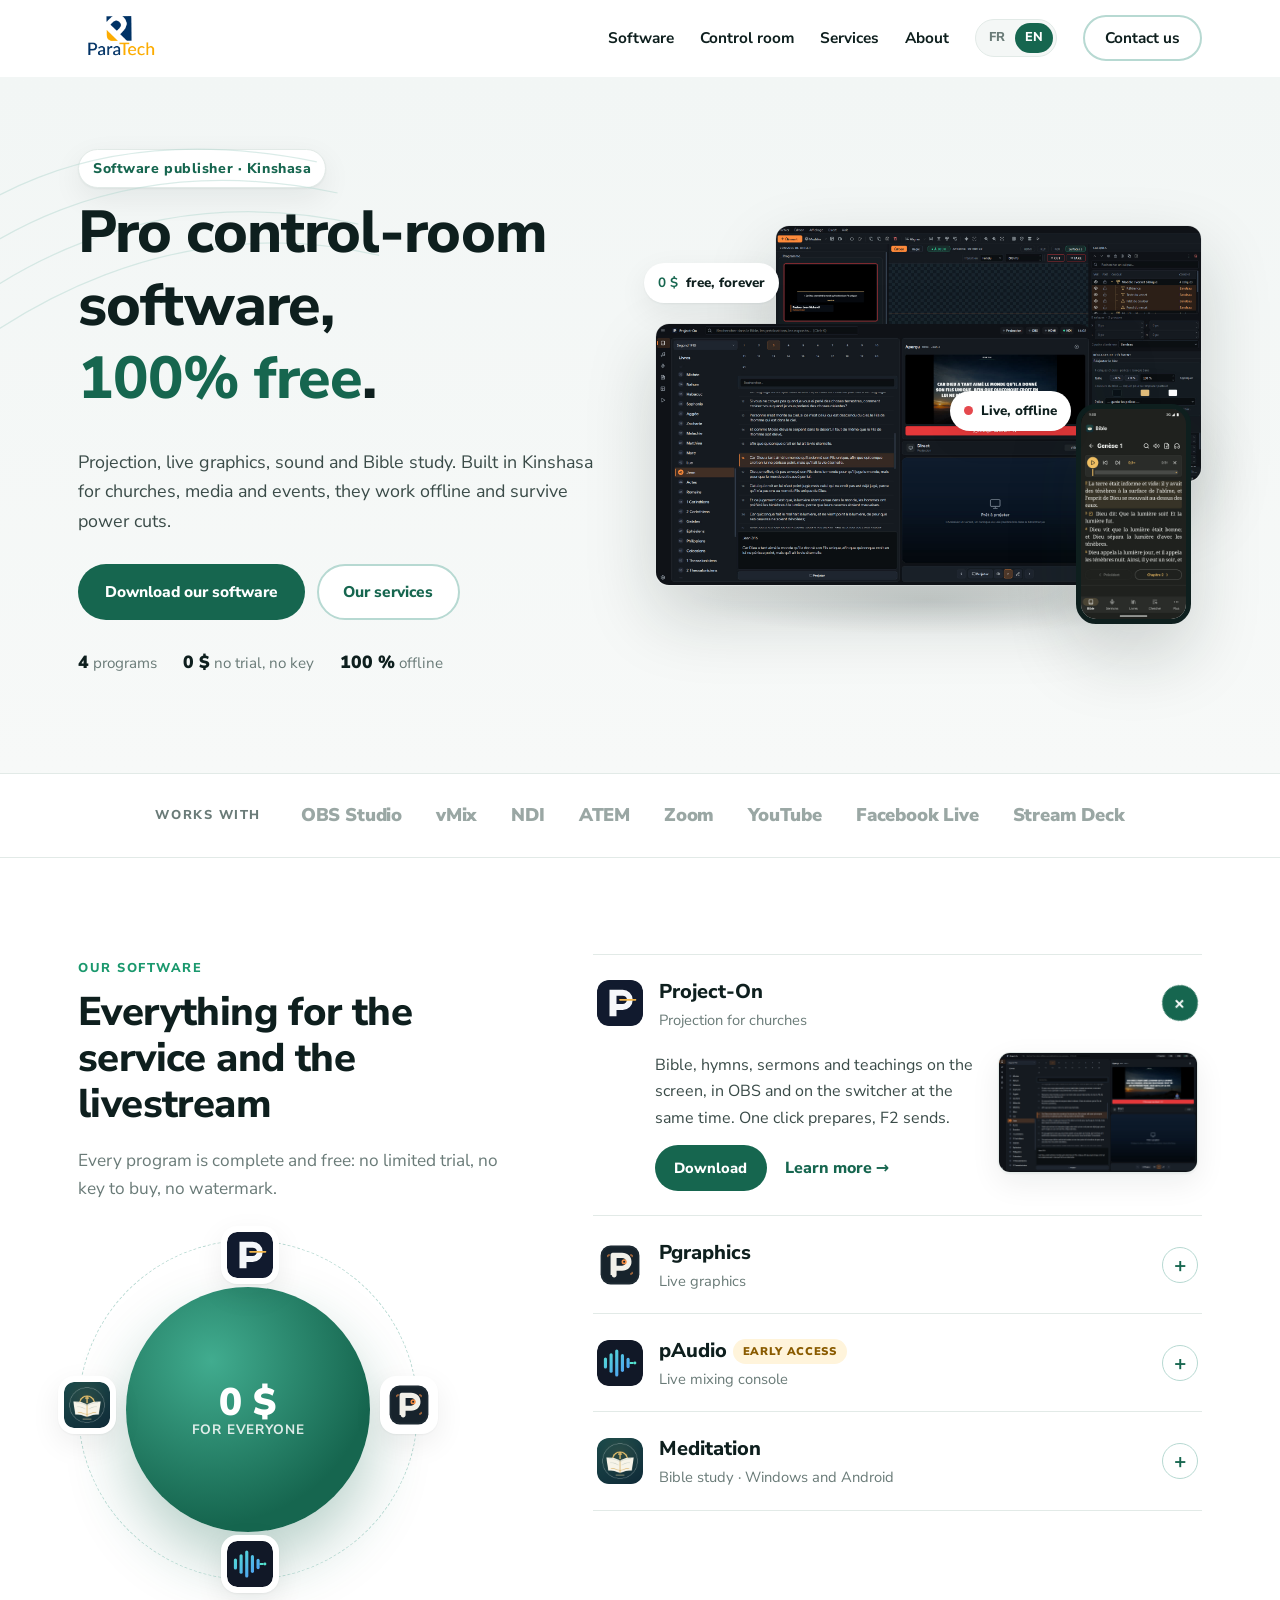
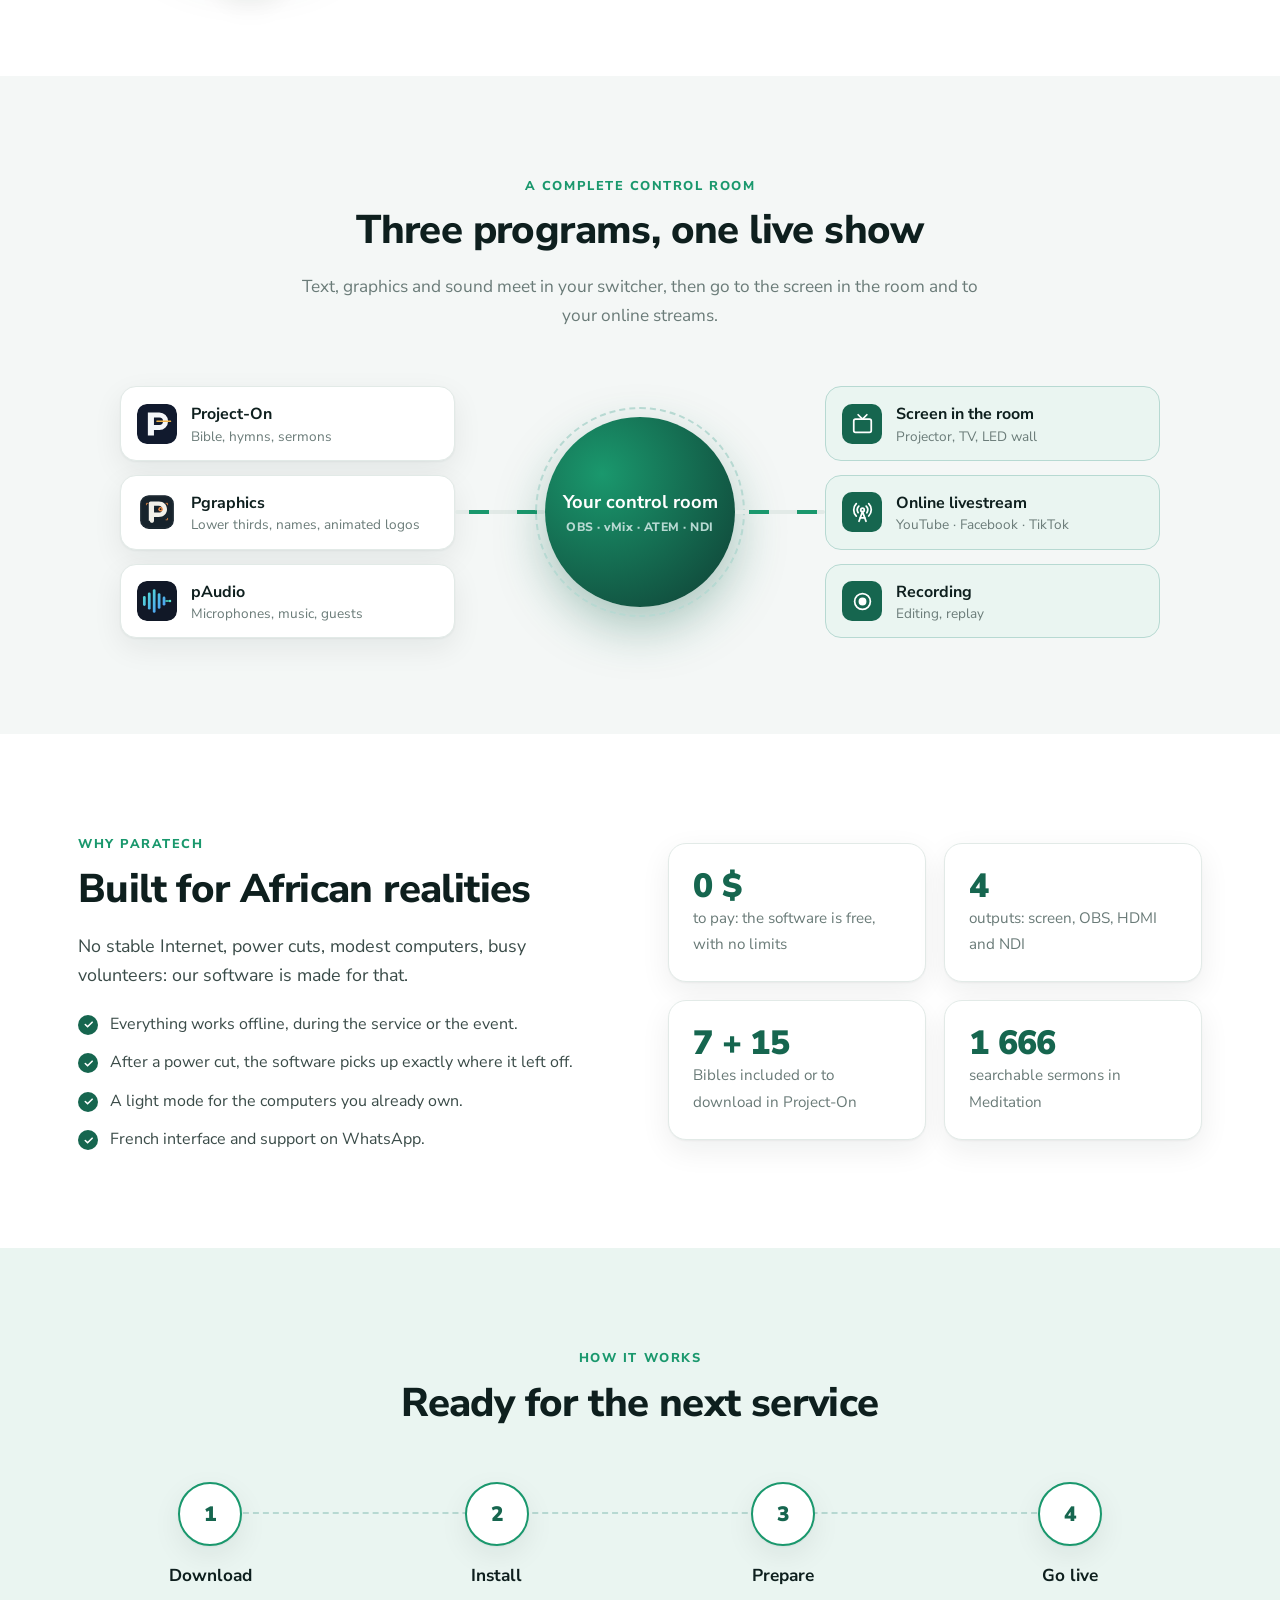
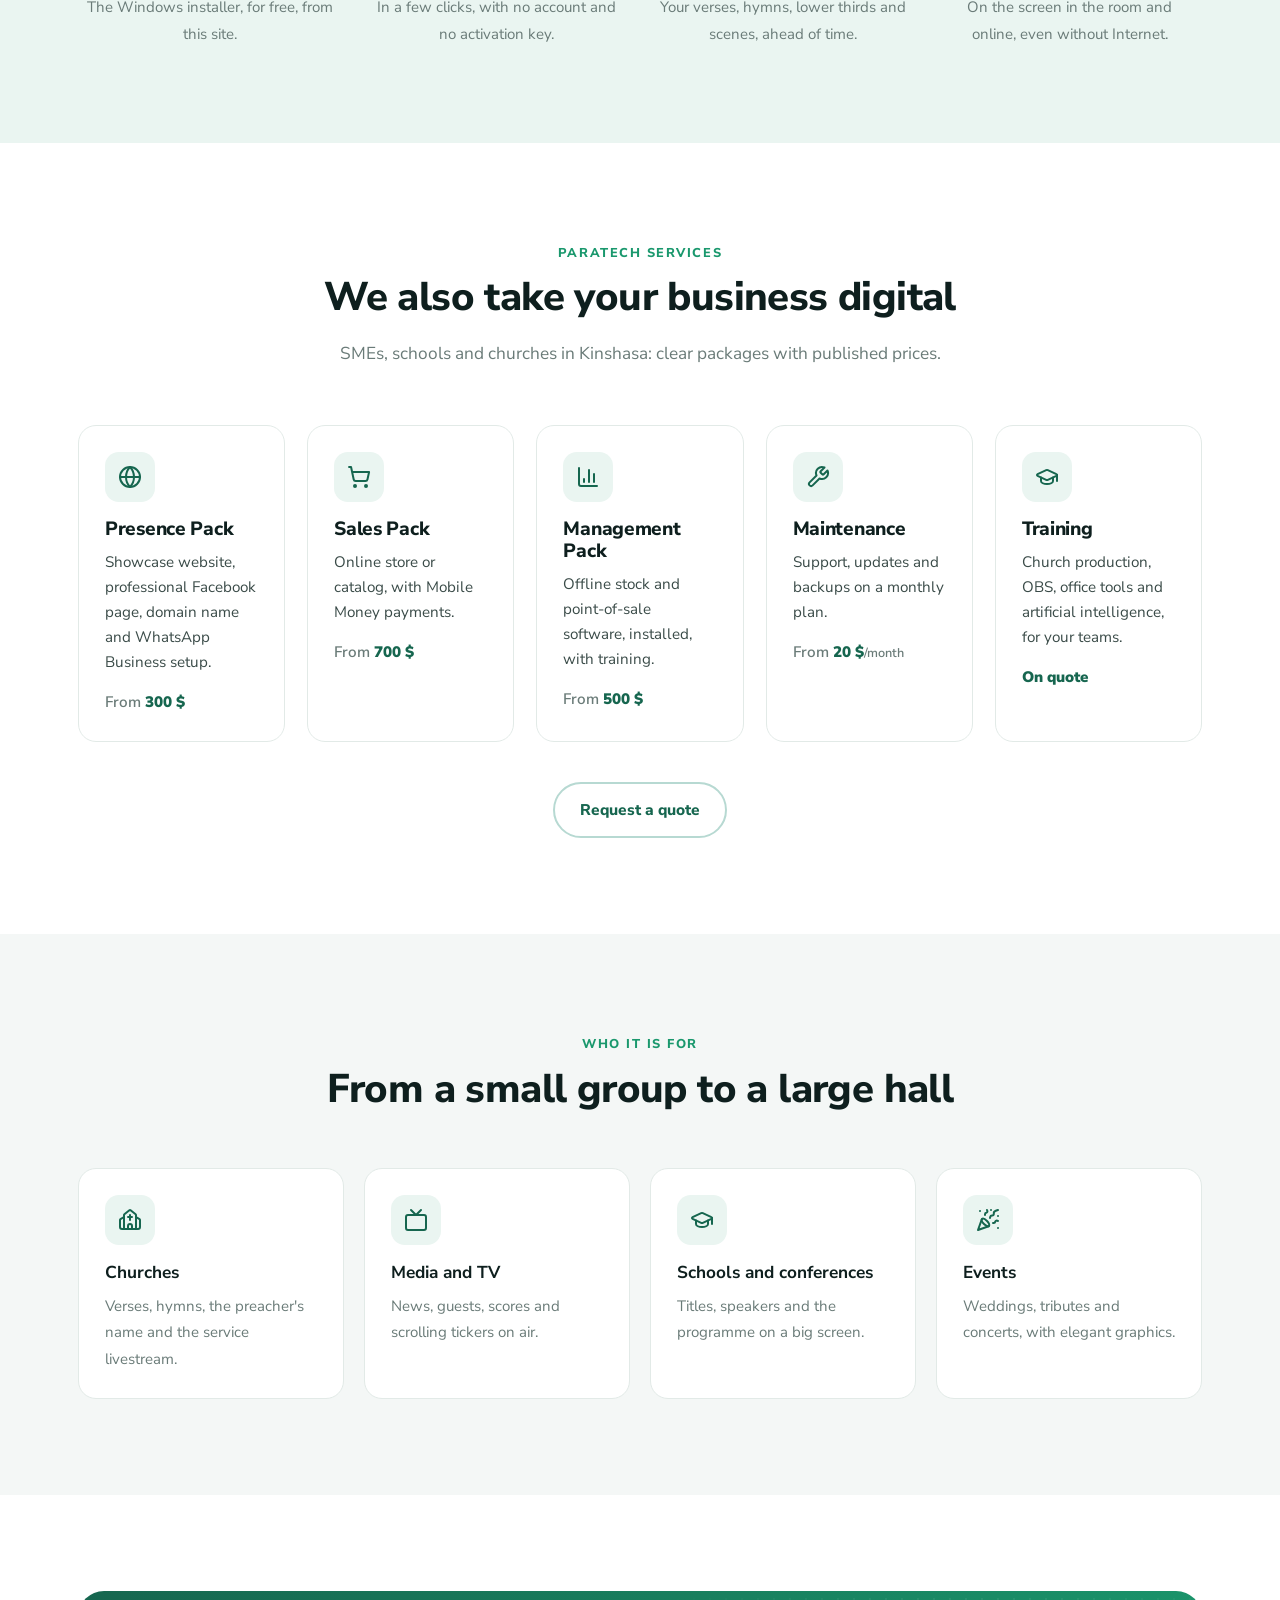
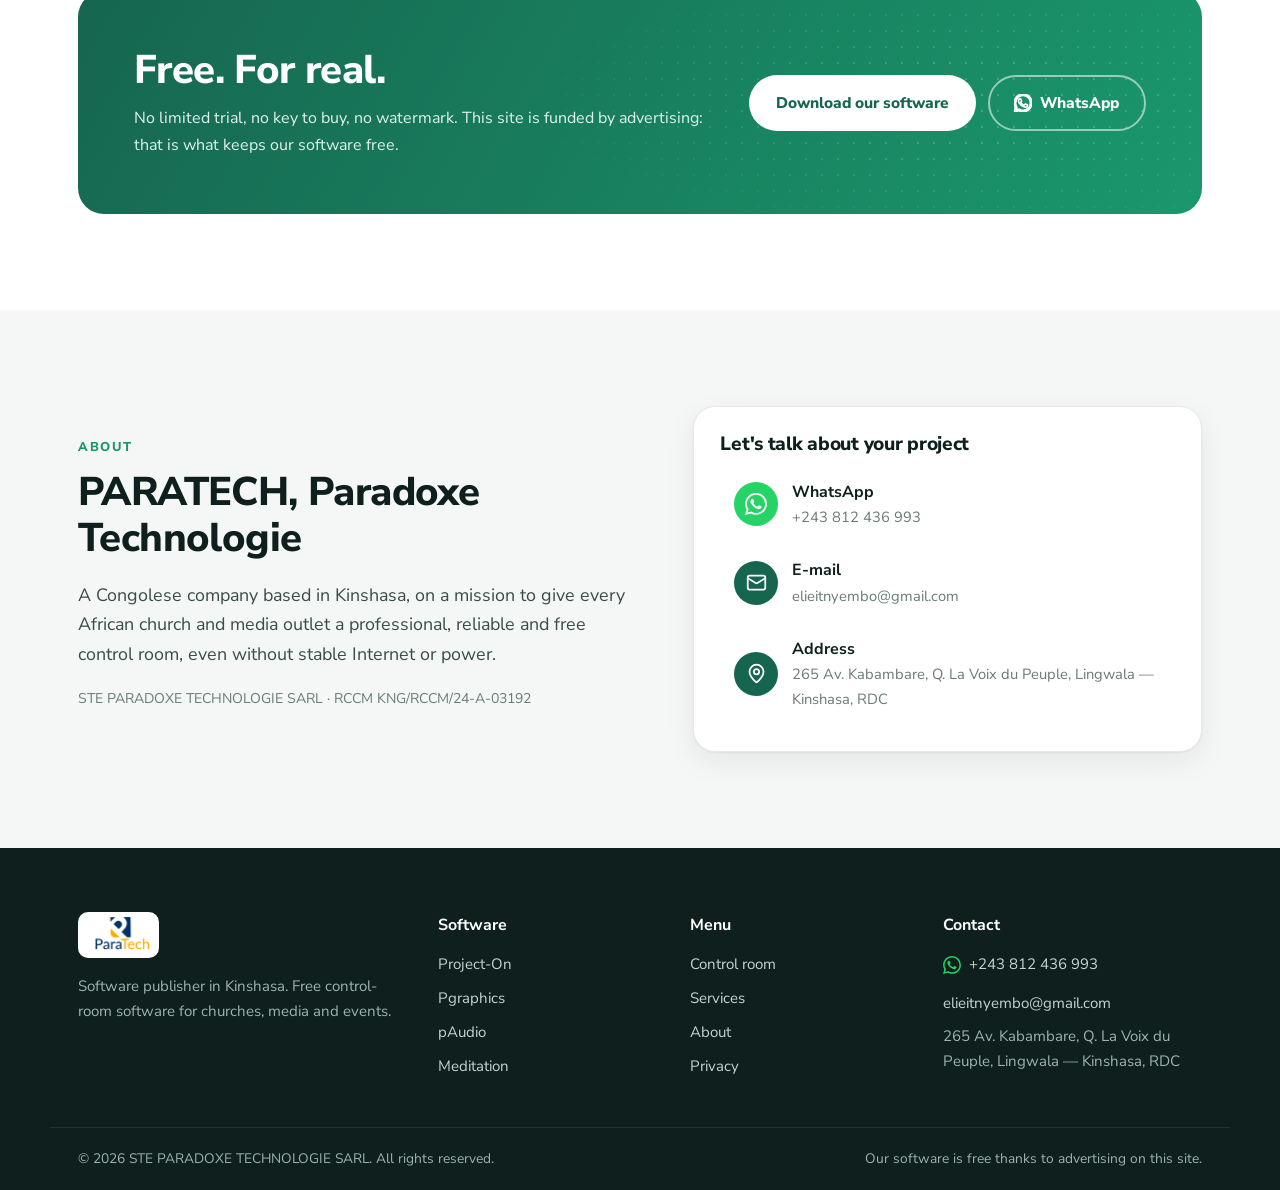
==== index.html @ e1212a1e "Icônes Lucide sur tout le site, nouvelles captures Pgraphics sans l'ancien logo Co-Authored-By: Clau" ====
<!doctype html>
<html lang="fr" data-title-en="PARATECH — Free control-room software for churches and media">
<head>
  <meta charset="utf-8">
  <meta name="viewport" content="width=device-width, initial-scale=1">
  <title>PARATECH — Logiciels de régie gratuits pour églises et médias</title>
  <meta name="description" content="PARATECH, éditeur de logiciels à Kinshasa : Project-On (projection), Pgraphics (habillage graphique), pAudio (mixage live) et Meditation (étude biblique). 100 % gratuits, hors ligne.">
  <meta property="og:title" content="PARATECH — Logiciels de régie gratuits">
  <meta property="og:description" content="Projection, habillage graphique, son et étude biblique. Conçus à Kinshasa, gratuits, hors ligne.">
  <meta property="og:image" content="assets/img/projecton/pc-bible.jpg">
  <link rel="icon" href="assets/img/paratech-logo.png">
  <link rel="preconnect" href="https://fonts.googleapis.com">
  <link rel="preconnect" href="https://fonts.gstatic.com" crossorigin>
  <link href="https://fonts.googleapis.com/css2?family=Nunito+Sans:opsz,wght@6..12,400;6..12,600;6..12,700;6..12,800;6..12,900&display=swap" rel="stylesheet">
  <link rel="stylesheet" href="assets/css/style.css">
</head>
<body>

<header class="site-header" id="top">
  <div class="container header-inner">
    <a href="index.html" class="brand" aria-label="PARATECH — accueil"><img src="assets/img/paratech-logo.png" alt="PARATECH" width="120" height="66"></a>
    <button class="nav-toggle" aria-label="Menu" aria-expanded="false"><span></span><span></span><span></span></button>
    <nav class="nav" aria-label="Navigation principale">
      <a href="index.html#logiciels" data-i18n="nav.software">Logiciels</a>
      <a href="index.html#regie" data-i18n="nav.regie">Régie</a>
      <a href="index.html#services" data-i18n="nav.services">Services</a>
      <a href="index.html#apropos" data-i18n="nav.about">À propos</a>
      <button class="lang-switch" type="button" aria-label="Changer de langue / Switch language"><span data-lang="fr">FR</span><span data-lang="en">EN</span></button>
      <a href="index.html#contact" class="btn btn-ghost" data-i18n="nav.contact">Contactez-nous</a>
    </nav>
  </div>
  <span class="scroll-progress" aria-hidden="true"></span>
</header>

<main>

  <!-- HÉROS -->
  <section class="hero">
    <svg class="curves" viewBox="0 0 500 500" aria-hidden="true"><path d="M-40 300C60 140 220 80 420 120"/><path d="M-40 340C80 170 250 110 440 150"/><path d="M-40 380C100 200 280 140 460 180"/><path d="M-40 420C120 230 310 170 480 210"/></svg>
    <div class="container hero-grid">
      <div class="hero-copy">
        <p class="eyebrow pill" data-i18n="hero.eyebrow">Éditeur de logiciels · Kinshasa</p>
        <h1 class="split" data-i18n="hero.title">Des logiciels de régie pro, <span class="accent">100 % gratuits</span>.</h1>
        <p class="lead" data-i18n="hero.lead">Projection, habillage graphique, son et étude biblique. Conçus à Kinshasa pour les églises, les médias et les événements, ils fonctionnent hors ligne et tiennent les coupures de courant.</p>
        <div class="hero-actions">
          <a href="#logiciels" class="btn btn-primary" data-i18n="hero.cta1">Télécharger nos logiciels</a>
          <a href="#services" class="btn btn-ghost" data-i18n="hero.cta2">Nos services</a>
        </div>
        <ul class="hero-facts">
          <li><strong data-count="4">4</strong> <span data-i18n="hero.f1">logiciels</span></li>
          <li><strong>0 $</strong> <span data-i18n="hero.f2">sans essai ni clé</span></li>
          <li><strong><span data-count="100">100</span> %</strong> <span data-i18n="hero.f3">hors ligne</span></li>
        </ul>
      </div>
      <div class="hero-visual" aria-hidden="true">
        <div class="stack">
          <img class="stack-back" src="assets/img/pgraphics/app.jpg" alt="" width="1600" height="960">
          <img class="stack-front" src="assets/img/projecton/pc-bible.jpg" alt="" width="1600" height="960">
          <img class="stack-phone" src="assets/img/meditation/android-bible-lecture-audio.jpg" alt="" width="540" height="1080">
          <span class="chip chip-free"><b>0 $</b> <span data-i18n="hero.chip1">gratuit, pour toujours</span></span>
          <span class="chip chip-offline"><span class="dot live"></span> <span data-i18n="hero.chip2">En direct, hors ligne</span></span>
        </div>
      </div>
    </div>
  </section>

  <!-- COMPATIBLE AVEC -->
  <div class="logo-strip">
    <div class="container">
      <p data-i18n="strip.title">Compatible avec</p>
      <ul>
        <li>OBS Studio</li><li>vMix</li><li>NDI</li><li>ATEM</li><li>Zoom</li><li>YouTube</li><li>Facebook Live</li><li>Stream Deck</li>
      </ul>
    </div>
  </div>

  <!-- LOGICIELS -->
  <section class="section" id="logiciels">
    <div class="container software">
      <div class="software-intro">
        <p class="eyebrow" data-i18n="cat.eyebrow">Nos logiciels</p>
        <h2 data-i18n="cat.title">Tout pour le culte et le direct</h2>
        <p class="section-sub" data-i18n="cat.sub">Chaque logiciel est complet et gratuit : pas d'essai limité, pas de clé à acheter, pas de filigrane.</p>
        <div class="orbit" aria-hidden="true">
          <img src="assets/img/projecton-icon.svg" alt="">
          <img src="assets/img/pgraphics-icon.svg" alt="">
          <img src="assets/img/paudio-icon.svg" alt="">
          <img src="assets/img/meditation-icon.png" alt="">
          <span>0 $<small data-i18n="cat.orbit">pour tous</small></span>
        </div>
      </div>

      <div class="accordion">
        <details open>
          <summary><img src="assets/img/projecton-icon.svg" alt=""><span class="acc-title"><b>Project-On</b><small data-i18n="p.po.kicker">Projection pour églises</small></span></summary>
          <div class="acc-body">
            <div>
              <p data-i18n="p.po.desc">Bible, cantiques, prédications et exposés à l'écran, dans OBS et sur le mélangeur en même temps. Un clic prépare, F2 envoie.</p>
              <div class="acc-actions">
                <a class="btn btn-primary" data-dl="projecton" href="#" data-i18n="common.download">Télécharger</a>
                <a class="link-arrow" href="project-on.html" data-i18n="common.discover">Découvrir</a>
              </div>
            </div>
            <img src="assets/img/projecton/pc-bible.jpg" alt="Project-On : Bible, aperçu et direct" loading="lazy" width="1600" height="960">
          </div>
        </details>
        <details>
          <summary><img src="assets/img/pgraphics-icon.svg" alt=""><span class="acc-title"><b>Pgraphics</b><small data-i18n="p.pg.kicker">Habillage graphique en direct</small></span></summary>
          <div class="acc-body">
            <div>
              <p data-i18n="p.pg.desc">Bandeaux, noms, versets, logos et scores animés sur votre vidéo, envoyés en direct vers OBS, vMix, l'HDMI ou le NDI, sans fond vert.</p>
              <div class="acc-actions">
                <a class="btn btn-primary" data-dl="pgraphics" href="#" data-i18n="common.download">Télécharger</a>
                <a class="link-arrow" href="pgraphics.html" data-i18n="common.discover">Découvrir</a>
              </div>
            </div>
            <img src="assets/img/pgraphics/regie.jpg" alt="Pgraphics : page Régie avec préparation et antenne" loading="lazy" width="1600" height="960">
          </div>
        </details>
        <details>
          <summary><img src="assets/img/paudio-icon.svg" alt=""><span class="acc-title"><b>pAudio <span class="tag tag-soon" data-i18n="common.early">Accès anticipé</span></b><small data-i18n="p.pa.kicker">Console de mixage live</small></span></summary>
          <div class="acc-body">
            <div>
              <p data-i18n="p.pa.desc">De 2 à 32 pistes, effets VST3, mix-minus pour les invités à distance, sortie NDI et enregistrement multipiste. Version d'accès anticipé, gratuite.</p>
              <div class="acc-actions">
                <a class="btn btn-primary" data-dl="paudio" href="#" data-i18n="common.download">Télécharger</a>
                <a class="link-arrow" href="paudio.html" data-i18n="common.discover">Découvrir</a>
              </div>
            </div>
            <img src="assets/img/paudio/console.jpg" alt="Console pAudio" loading="lazy" width="1600" height="900">
          </div>
        </details>
        <details>
          <summary><img src="assets/img/meditation-icon.png" alt=""><span class="acc-title"><b>Meditation</b><small data-i18n="p.me.kicker">Étude biblique · Windows et Android</small></span></summary>
          <div class="acc-body">
            <div>
              <p data-i18n="p.me.desc">La Bible, les sermons et les livres dans une bibliothèque d'étude : recherche globale, surlignages et lecture à voix haute, sans Internet.</p>
              <div class="acc-actions">
                <a class="btn btn-primary" data-dl="meditationAndroid" href="#">Android</a>
                <a class="btn btn-ghost" data-dl="meditationWindows" href="#">Windows</a>
                <a class="link-arrow" href="meditation.html" data-i18n="common.discover">Découvrir</a>
              </div>
            </div>
            <img src="assets/img/meditation/pc-sermons.jpg" alt="Meditation pour Windows : un sermon ouvert" loading="lazy" width="1600" height="960">
          </div>
        </details>
      </div>
    </div>
  </section>

  <div class="ad-slot" data-ad="home1"></div>

  <!-- RÉGIE -->
  <section class="section section-soft" id="regie">
    <div class="container">
      <div class="section-head">
        <p class="eyebrow" data-i18n="eco.eyebrow">Une régie complète</p>
        <h2 data-i18n="eco.title">Trois logiciels, un seul direct</h2>
        <p class="section-sub" data-i18n="eco.sub">Les textes, les graphismes et le son se retrouvent dans votre mélangeur, puis partent vers l'écran de la salle et vers vos diffusions en ligne.</p>
      </div>
      <div class="flow">
        <div class="flow-col">
          <a href="project-on.html" class="flow-node"><img src="assets/img/projecton-icon.svg" alt="" width="40" height="40"><span><b>Project-On</b><small data-i18n="eco.n1">Bible, cantiques, prédications</small></span></a>
          <a href="pgraphics.html" class="flow-node"><img src="assets/img/pgraphics-icon.svg" alt="" width="40" height="40"><span><b>Pgraphics</b><small data-i18n="eco.n2">Bandeaux, noms, logos animés</small></span></a>
          <a href="paudio.html" class="flow-node"><img src="assets/img/paudio-icon.svg" alt="" width="40" height="40"><span><b>pAudio</b><small data-i18n="eco.n3">Micros, musique, invités</small></span></a>
        </div>
        <div class="flow-link" aria-hidden="true"><i></i></div>
        <div class="flow-hub"><span class="hub-ring" aria-hidden="true"></span><b data-i18n="eco.hub">Votre régie</b><small>OBS · vMix · ATEM · NDI</small></div>
        <div class="flow-link" aria-hidden="true"><i></i></div>
        <div class="flow-col">
          <div class="flow-node out"><span class="out-ic" aria-hidden="true"><svg viewBox="0 0 24 24"><path d="m17 2-5 5-5-5" /> <rect width="20" height="15" x="2" y="7" rx="2" /></svg></span><span><b data-i18n="eco.o1">Écran de la salle</b><small data-i18n="eco.o1d">Projecteur, TV, mur LED</small></span></div>
          <div class="flow-node out"><span class="out-ic" aria-hidden="true"><svg viewBox="0 0 24 24"><path d="M4.9 16.1C1 12.2 1 5.8 4.9 1.9" /> <path d="M7.8 4.7a6.14 6.14 0 0 0-.8 7.5" /> <circle cx="12" cy="9" r="2" /> <path d="M16.2 4.8c2 2 2.26 5.11.8 7.47" /> <path d="M19.1 1.9a9.96 9.96 0 0 1 0 14.1" /> <path d="M9.5 18h5" /> <path d="m8 22 4-11 4 11" /></svg></span><span><b data-i18n="eco.o2">Direct en ligne</b><small>YouTube · Facebook · TikTok</small></span></div>
          <div class="flow-node out"><span class="out-ic" aria-hidden="true"><svg viewBox="0 0 24 24"><circle cx="12" cy="12" r="9" /><circle cx="12" cy="12" r="3.5" fill="currentColor" /></svg></span><span><b data-i18n="eco.o3">Enregistrement</b><small data-i18n="eco.o3d">Montage, rediffusion</small></span></div>
        </div>
      </div>
    </div>
  </section>

  <!-- POURQUOI -->
  <section class="section">
    <div class="container why">
      <div>
        <p class="eyebrow" data-i18n="why.eyebrow">Pourquoi PARATECH</p>
        <h2 data-i18n="why.title">Pensés pour les réalités africaines</h2>
        <p class="lead" data-i18n="why.lead">Pas d'Internet stable, des coupures de courant, des ordinateurs modestes, des bénévoles pressés : nos logiciels sont faits pour ça.</p>
        <ul class="checks">
          <li data-i18n="why.c1">Tout fonctionne sans connexion, pendant le culte ou l'événement.</li>
          <li data-i18n="why.c2">Après une coupure, le logiciel reprend exactement où il en était.</li>
          <li data-i18n="why.c3">Un mode léger pour les ordinateurs que vous avez déjà.</li>
          <li data-i18n="why.c4">Interface en français et support sur WhatsApp.</li>
        </ul>
      </div>
      <div class="why-cards">
        <div class="why-card"><b>0 $</b><span data-i18n="why.s1">à payer : les logiciels sont gratuits, sans limite</span></div>
        <div class="why-card"><b>4</b><span data-i18n="why.s2">sorties : écran, OBS, HDMI et NDI</span></div>
        <div class="why-card"><b>7 + 15</b><span data-i18n="why.s3">Bibles fournies ou à télécharger dans Project-On</span></div>
        <div class="why-card"><b>1 666</b><span data-i18n="why.s4">sermons cherchables dans Meditation</span></div>
      </div>
    </div>
  </section>

  <!-- COMMENT ÇA MARCHE -->
  <section class="section section-mint">
    <div class="container">
      <div class="section-head">
        <p class="eyebrow" data-i18n="how.eyebrow">Comment ça marche</p>
        <h2 data-i18n="how.title">Prêt pour le prochain culte</h2>
      </div>
      <ol class="process">
        <li><b data-i18n="how.t1">Téléchargez</b><span data-i18n="how.d1">L'installateur Windows, gratuitement, depuis ce site.</span></li>
        <li><b data-i18n="how.t2">Installez</b><span data-i18n="how.d2">En quelques clics, sans compte ni clé d'activation.</span></li>
        <li><b data-i18n="how.t3">Préparez</b><span data-i18n="how.d3">Vos versets, cantiques, bandeaux et scènes, à l'avance.</span></li>
        <li><b data-i18n="how.t4">Diffusez</b><span data-i18n="how.d4">Sur l'écran de la salle et en direct, même sans Internet.</span></li>
      </ol>
    </div>
  </section>

  <!-- SERVICES -->
  <section class="section" id="services">
    <div class="container">
      <div class="section-head">
        <p class="eyebrow" data-i18n="svc.eyebrow">Services PARATECH</p>
        <h2 data-i18n="svc.title">Nous digitalisons aussi votre activité</h2>
        <p class="section-sub" data-i18n="svc.sub">PME, écoles et églises de Kinshasa : des packs clairs, avec un prix affiché.</p>
      </div>
      <div class="service-grid">
        <div class="service">
          <div class="svc-icon" aria-hidden="true"><svg viewBox="0 0 24 24"><circle cx="12" cy="12" r="10" /> <path d="M12 2a14.5 14.5 0 0 0 0 20 14.5 14.5 0 0 0 0-20" /> <path d="M2 12h20" /></svg></div>
          <h3 data-i18n="svc.s1">Pack Présence</h3>
          <p data-i18n="svc.s1d">Site vitrine, page Facebook pro, nom de domaine et WhatsApp Business configuré.</p>
          <p class="svc-price"><span data-i18n="common.from">Dès</span> 300 $</p>
        </div>
        <div class="service">
          <div class="svc-icon" aria-hidden="true"><svg viewBox="0 0 24 24"><circle cx="8" cy="21" r="1" /> <circle cx="19" cy="21" r="1" /> <path d="M2.05 2.05h2l2.66 12.42a2 2 0 0 0 2 1.58h9.78a2 2 0 0 0 1.95-1.57l1.65-7.43H5.12" /></svg></div>
          <h3 data-i18n="svc.s2">Pack Vente</h3>
          <p data-i18n="svc.s2d">Boutique en ligne ou catalogue, avec paiement par Mobile Money.</p>
          <p class="svc-price"><span data-i18n="common.from">Dès</span> 700 $</p>
        </div>
        <div class="service">
          <div class="svc-icon" aria-hidden="true"><svg viewBox="0 0 24 24"><path d="M3 3v16a2 2 0 0 0 2 2h16" /> <path d="M18 17V9" /> <path d="M13 17V5" /> <path d="M8 17v-3" /></svg></div>
          <h3 data-i18n="svc.s3">Pack Gestion</h3>
          <p data-i18n="svc.s3d">Logiciel de stock et de caisse hors ligne, installé, avec formation.</p>
          <p class="svc-price"><span data-i18n="common.from">Dès</span> 500 $</p>
        </div>
        <div class="service">
          <div class="svc-icon" aria-hidden="true"><svg viewBox="0 0 24 24"><path d="M14.7 6.3a1 1 0 0 0 0 1.4l1.6 1.6a1 1 0 0 0 1.4 0l3.77-3.77a6 6 0 0 1-7.94 7.94l-6.91 6.91a2.12 2.12 0 0 1-3-3l6.91-6.91a6 6 0 0 1 7.94-7.94l-3.76 3.76z" /></svg></div>
          <h3 data-i18n="svc.s4">Maintenance</h3>
          <p data-i18n="svc.s4d">Support, mises à jour et sauvegardes, par abonnement mensuel.</p>
          <p class="svc-price"><span data-i18n="common.from">Dès</span> 20 $<small data-i18n="common.month">/mois</small></p>
        </div>
        <div class="service">
          <div class="svc-icon" aria-hidden="true"><svg viewBox="0 0 24 24"><path d="M21.42 10.922a1 1 0 0 0-.019-1.838L12.83 5.18a2 2 0 0 0-1.66 0L2.6 9.08a1 1 0 0 0 0 1.832l8.57 3.908a2 2 0 0 0 1.66 0z" /> <path d="M22 10v6" /> <path d="M6 12.5V16a6 3 0 0 0 12 0v-3.5" /></svg></div>
          <h3 data-i18n="svc.s5">Formation</h3>
          <p data-i18n="svc.s5d">Régie de culte, OBS, bureautique et intelligence artificielle, pour vos équipes.</p>
          <p class="svc-price" data-i18n="svc.s5p">Sur devis</p>
        </div>
      </div>
      <div class="center"><a class="btn btn-ghost" data-quote href="#" data-i18n="svc.cta">Demander un devis</a></div>
    </div>
  </section>

  <!-- POUR QUI -->
  <section class="section section-soft">
    <div class="container">
      <div class="section-head">
        <p class="eyebrow" data-i18n="aud.eyebrow">Pour qui</p>
        <h2 data-i18n="aud.title">Du petit groupe à la grande salle</h2>
      </div>
      <div class="audiences">
        <div class="audience"><div class="svc-icon" aria-hidden="true"><svg viewBox="0 0 24 24"><path d="M10 9h4" /> <path d="M12 7v5" /> <path d="M14 21v-3a2 2 0 0 0-4 0v3" /> <path d="m18 9 3.52 2.147a1 1 0 0 1 .48.854V19a2 2 0 0 1-2 2H4a2 2 0 0 1-2-2v-6.999a1 1 0 0 1 .48-.854L6 9" /> <path d="M6 21V7a1 1 0 0 1 .376-.782l5-3.999a1 1 0 0 1 1.249.001l5 4A1 1 0 0 1 18 7v14" /></svg></div><b data-i18n="aud.t1">Églises</b><span data-i18n="aud.d1">Versets, cantiques, nom du prédicateur et direct du culte.</span></div>
        <div class="audience"><div class="svc-icon" aria-hidden="true"><svg viewBox="0 0 24 24"><path d="m17 2-5 5-5-5" /> <rect width="20" height="15" x="2" y="7" rx="2" /></svg></div><b data-i18n="aud.t2">Médias et TV</b><span data-i18n="aud.d2">Journal, invités, scores et bandeaux défilants à l'antenne.</span></div>
        <div class="audience"><div class="svc-icon" aria-hidden="true"><svg viewBox="0 0 24 24"><path d="M21.42 10.922a1 1 0 0 0-.019-1.838L12.83 5.18a2 2 0 0 0-1.66 0L2.6 9.08a1 1 0 0 0 0 1.832l8.57 3.908a2 2 0 0 0 1.66 0z" /> <path d="M22 10v6" /> <path d="M6 12.5V16a6 3 0 0 0 12 0v-3.5" /></svg></div><b data-i18n="aud.t3">Écoles et conférences</b><span data-i18n="aud.d3">Titres, orateurs et programme sur grand écran.</span></div>
        <div class="audience"><div class="svc-icon" aria-hidden="true"><svg viewBox="0 0 24 24"><path d="M5.8 11.3 2 22l10.7-3.79" /> <path d="M4 3h.01" /> <path d="M22 8h.01" /> <path d="M15 2h.01" /> <path d="M22 20h.01" /> <path d="m22 2-2.24.75a2.9 2.9 0 0 0-1.96 3.12c.1.86-.57 1.63-1.45 1.63h-.38c-.86 0-1.6.6-1.76 1.44L14 10" /> <path d="m22 13-.82-.33c-.86-.34-1.82.2-1.98 1.11c-.11.7-.72 1.22-1.43 1.22H17" /> <path d="m11 2 .33.82c.34.86-.2 1.82-1.11 1.98C9.52 4.9 9 5.52 9 6.23V7" /> <path d="M11 13c1.93 1.93 2.83 4.17 2 5-.83.83-3.07-.07-5-2-1.93-1.93-2.83-4.17-2-5 .83-.83 3.07.07 5 2Z" /></svg></div><b data-i18n="aud.t4">Événements</b><span data-i18n="aud.d4">Mariages, hommages et concerts, avec un habillage élégant.</span></div>
      </div>
    </div>
  </section>

  <div class="ad-slot" data-ad="home2"></div>

  <!-- BANDEAU VERT -->
  <section class="section">
    <div class="container">
      <div class="cta-band">
        <div>
          <h2 data-i18n="cta.title">Gratuits. Pour de vrai.</h2>
          <p data-i18n="cta.sub">Pas d'essai limité, pas de clé à acheter, pas de filigrane. Ce site est financé par la publicité : c'est ce qui garde nos logiciels gratuits.</p>
        </div>
        <div class="hero-actions">
          <a class="btn btn-accent" href="#logiciels" data-i18n="hero.cta1">Télécharger nos logiciels</a>
          <a class="btn btn-ghost-light" data-contact="whatsapp" href="#" target="_blank" rel="noopener"><svg class="wa-logo" viewBox="0 0 24 24" aria-hidden="true"><path d="M17.472 14.382c-.297-.149-1.758-.867-2.03-.967-.273-.099-.471-.148-.67.15-.197.297-.767.966-.94 1.164-.173.199-.347.223-.644.075-.297-.15-1.255-.463-2.39-1.475-.883-.788-1.48-1.761-1.653-2.059-.173-.297-.018-.458.13-.606.134-.133.298-.347.446-.52.149-.174.198-.298.298-.497.099-.198.05-.371-.025-.52-.075-.149-.669-1.612-.916-2.207-.242-.579-.487-.5-.669-.51-.173-.008-.371-.01-.57-.01-.198 0-.52.074-.792.372-.272.297-1.04 1.016-1.04 2.479 0 1.462 1.065 2.875 1.213 3.074.149.198 2.096 3.2 5.077 4.487.709.306 1.262.489 1.694.625.712.227 1.36.195 1.871.118.571-.085 1.758-.719 2.006-1.413.248-.694.248-1.289.173-1.413-.074-.124-.272-.198-.57-.347m-5.421 7.403h-.004a9.87 9.87 0 01-5.031-1.378l-.361-.214-3.741.982.998-3.648-.235-.374a9.86 9.86 0 01-1.51-5.26c.001-5.45 4.436-9.884 9.888-9.884 2.64 0 5.122 1.03 6.988 2.898a9.825 9.825 0 012.893 6.994c-.003 5.45-4.437 9.884-9.885 9.884m8.413-18.297A11.815 11.815 0 0012.05 0C5.495 0 .16 5.335.157 11.892c0 2.096.547 4.142 1.588 5.945L.057 24l6.305-1.654a11.882 11.882 0 005.683 1.448h.005c6.554 0 11.89-5.335 11.893-11.893a11.821 11.821 0 00-3.48-8.413Z"/></svg> WhatsApp</a>
        </div>
      </div>
    </div>
  </section>

  <!-- À PROPOS / CONTACT -->
  <section class="section section-soft" id="apropos">
    <div class="container contact-grid" id="contact">
      <div>
        <p class="eyebrow" data-i18n="about.eyebrow">À propos</p>
        <h2 data-i18n="about.title">PARATECH, Paradoxe Technologie</h2>
        <p class="lead" data-i18n="about.lead">Une entreprise congolaise basée à Kinshasa, avec une mission : donner à chaque église et à chaque média africain une régie professionnelle, fiable et gratuite, même sans Internet stable ni courant continu.</p>
        <p class="legal-line"><span data-legal="company"></span> · RCCM <span data-legal="rccm"></span></p>
      </div>
      <div class="contact-card">
        <h3 data-i18n="contact.title">Parlons de votre projet</h3>
        <a class="contact-row" data-contact="whatsapp" href="#" target="_blank" rel="noopener"><span class="ci ci-wa" aria-hidden="true"></span><span><b>WhatsApp</b><small data-contact-text="phoneDisplay"></small></span></a>
        <a class="contact-row" data-contact="email" href="#"><span class="ci ci-mail" aria-hidden="true"></span><span><b>E-mail</b><small data-contact-text="email"></small></span></a>
        <div class="contact-row"><span class="ci ci-pin" aria-hidden="true"></span><span><b data-i18n="contact.address">Adresse</b><small data-contact-text="address"></small></span></div>
      </div>
    </div>
  </section>
</main>

<footer class="site-footer">
  <div class="container footer-grid">
    <div class="footer-brand">
      <img src="assets/img/paratech-logo.png" alt="PARATECH" width="90" height="50">
      <p data-i18n="footer.about">Éditeur de logiciels à Kinshasa. Des logiciels de régie gratuits pour les églises, les médias et les événements.</p>
      <div class="socials" data-social></div>
    </div>
    <div>
      <h4 data-i18n="footer.software">Logiciels</h4>
      <ul><li><a href="project-on.html">Project-On</a></li><li><a href="pgraphics.html">Pgraphics</a></li><li><a href="paudio.html">pAudio</a></li><li><a href="meditation.html">Meditation</a></li></ul>
    </div>
    <div>
      <h4 data-i18n="footer.menu">Menu</h4>
      <ul><li><a href="index.html#regie" data-i18n="nav.regie">Régie</a></li><li><a href="index.html#services" data-i18n="nav.services">Services</a></li><li><a href="index.html#apropos" data-i18n="nav.about">À propos</a></li><li><a href="confidentialite.html" data-i18n="footer.privacy">Confidentialité</a></li></ul>
    </div>
    <div>
      <h4 data-i18n="footer.contact">Contact</h4>
      <ul><li><a class="footer-wa" data-contact="whatsapp" href="#" target="_blank" rel="noopener"><svg class="wa-logo" viewBox="0 0 24 24" aria-hidden="true"><path d="M17.472 14.382c-.297-.149-1.758-.867-2.03-.967-.273-.099-.471-.148-.67.15-.197.297-.767.966-.94 1.164-.173.199-.347.223-.644.075-.297-.15-1.255-.463-2.39-1.475-.883-.788-1.48-1.761-1.653-2.059-.173-.297-.018-.458.13-.606.134-.133.298-.347.446-.52.149-.174.198-.298.298-.497.099-.198.05-.371-.025-.52-.075-.149-.669-1.612-.916-2.207-.242-.579-.487-.5-.669-.51-.173-.008-.371-.01-.57-.01-.198 0-.52.074-.792.372-.272.297-1.04 1.016-1.04 2.479 0 1.462 1.065 2.875 1.213 3.074.149.198 2.096 3.2 5.077 4.487.709.306 1.262.489 1.694.625.712.227 1.36.195 1.871.118.571-.085 1.758-.719 2.006-1.413.248-.694.248-1.289.173-1.413-.074-.124-.272-.198-.57-.347m-5.421 7.403h-.004a9.87 9.87 0 01-5.031-1.378l-.361-.214-3.741.982.998-3.648-.235-.374a9.86 9.86 0 01-1.51-5.26c.001-5.45 4.436-9.884 9.888-9.884 2.64 0 5.122 1.03 6.988 2.898a9.825 9.825 0 012.893 6.994c-.003 5.45-4.437 9.884-9.885 9.884m8.413-18.297A11.815 11.815 0 0012.05 0C5.495 0 .16 5.335.157 11.892c0 2.096.547 4.142 1.588 5.945L.057 24l6.305-1.654a11.882 11.882 0 005.683 1.448h.005c6.554 0 11.89-5.335 11.893-11.893a11.821 11.821 0 00-3.48-8.413Z"/></svg><span data-contact-text="phoneDisplay"></span></a></li><li><a data-contact="email" href="#"><span data-contact-text="email"></span></a></li><li><span data-contact-text="address"></span></li></ul>
    </div>
  </div>
  <div class="container footer-bottom">
    <p>© <span data-year></span> <span data-legal="company"></span>. <span data-i18n="footer.rights">Tous droits réservés.</span></p>
    <p data-i18n="footer.ads">Nos logiciels sont gratuits grâce à la publicité sur ce site.</p>
  </div>
</footer>

<script src="assets/js/config.js"></script>
<script src="assets/js/i18n.js"></script>
<script src="assets/js/main.js"></script>
</body>
</html>
---- assets/css/style.css ----
/* PARATECH — style clair et vert émeraude, inspiré des sites d'agence modernes */
:root {
  --ink: #0E1F1E;          /* titres, pied de page */
  --green-900: #0F3D33;
  --green-700: #16664F;    /* couleur principale */
  --green-600: #1A986D;
  --green-400: #41AC8F;
  --mint: #B7D9D2;
  --mint-50: #EAF5F1;
  --text: #3A4B48;
  --muted: #6A7B78;
  --line: #E2EAE7;
  --bg: #FFFFFF;
  --bg-soft: #F4F7F6;
  --radius: 18px;
  --shadow: 0 1px 2px rgba(14, 31, 30, .05), 0 10px 30px rgba(14, 31, 30, .07);
  --shadow-lg: 0 30px 70px rgba(14, 31, 30, .18);
  --container: 1180px;
}

* { box-sizing: border-box; }
html { scroll-behavior: smooth; scroll-padding-top: 84px; }
body {
  margin: 0; font-family: "Nunito Sans", "Segoe UI", system-ui, sans-serif;
  color: var(--text); background: var(--bg); line-height: 1.65;
  -webkit-font-smoothing: antialiased; overflow-x: hidden;
}
img { max-width: 100%; height: auto; display: block; }
a { color: inherit; }
h1, h2, h3 { color: var(--ink); line-height: 1.15; margin: 0 0 .5em; letter-spacing: -.015em; font-weight: 800; }
h1 { font-size: clamp(2.3rem, 5vw, 3.7rem); }
h2 { font-size: clamp(1.8rem, 3.4vw, 2.5rem); }
h3 { font-size: 1.2rem; }
p { margin: 0 0 1em; }
main { overflow-x: clip; }

.container { width: 100%; max-width: var(--container); margin: 0 auto; padding: 0 16px; }
@media (min-width: 720px) { .container { padding: 0 28px; } }

.eyebrow { display: inline-block; font-size: .8rem; font-weight: 800; letter-spacing: .12em; text-transform: uppercase; color: var(--green-600); margin-bottom: .8em; }
.pill { padding: 7px 14px; border-radius: 999px; background: #fff; border: 1px solid var(--line); color: var(--green-700); letter-spacing: .04em; text-transform: none; font-size: .88rem; box-shadow: var(--shadow); }
.lead { font-size: 1.12rem; }
.muted { color: var(--muted); font-weight: 600; }
.accent { color: var(--green-600); }
.center { text-align: center; margin-top: 40px; }

/* ---------- Boutons (pilules, comme la maquette) ---------- */
.btn {
  display: inline-flex; align-items: center; justify-content: center; gap: .5em;
  padding: .85em 1.6em; border-radius: 999px; font: inherit; font-weight: 800; font-size: .97rem;
  text-decoration: none; border: 2px solid transparent; cursor: pointer;
  transition: transform .15s ease, background .15s, box-shadow .15s, border-color .15s, color .15s;
}
.btn:hover { transform: translateY(-1px); }
.btn:focus-visible, a:focus-visible, button:focus-visible, summary:focus-visible { outline: 3px solid var(--green-400); outline-offset: 2px; }
.btn-primary, .btn-accent { background: var(--green-700); color: #fff; }
.btn-primary:hover, .btn-accent:hover { background: var(--green-900); box-shadow: 0 10px 24px rgba(22, 102, 79, .28); }
.btn-ghost, .btn-ghost-light { background: #fff; color: var(--green-700); border-color: var(--mint); }
.btn-ghost:hover, .btn-ghost-light:hover { border-color: var(--green-700); }
.btn-white { background: #fff; color: var(--green-700); }
.btn-white:hover { box-shadow: 0 10px 24px rgba(0,0,0,.18); }
.btn-outline-white { background: transparent; color: #fff; border-color: rgba(255,255,255,.55); }
.btn-outline-white:hover { border-color: #fff; }
.btn.disabled { opacity: .55; pointer-events: none; }
.btn svg { width: 18px; height: 18px; fill: none; stroke: currentColor; stroke-width: 2.2; stroke-linecap: round; stroke-linejoin: round; }
.hero-actions { display: flex; flex-wrap: wrap; gap: 12px; align-items: center; margin: 28px 0; }
.link-arrow { font-weight: 800; color: var(--green-700); text-decoration: none; }
.link-arrow::after { content: " →"; transition: margin .15s; }
.link-arrow:hover::after { margin-left: 4px; }
.link-arrow.disabled { color: var(--muted); pointer-events: none; }
.link-arrow.disabled::after { content: ""; }

/* ---------- En-tête ---------- */
.site-header { position: sticky; top: 0; z-index: 50; background: rgba(255,255,255,.92); backdrop-filter: saturate(180%) blur(14px); border-bottom: 1px solid transparent; transition: border-color .2s, box-shadow .2s; }
.site-header.scrolled { border-color: var(--line); box-shadow: 0 8px 30px rgba(14,31,30,.06); }
.header-inner { display: flex; align-items: center; justify-content: space-between; height: 76px; gap: 20px; }
.brand img { height: 44px; width: auto; }
.nav { display: flex; align-items: center; gap: 26px; }
.nav a { text-decoration: none; font-weight: 700; font-size: .96rem; color: var(--ink); }
.nav a:not(.btn):hover, .nav a[aria-current="page"] { color: var(--green-600); }
.nav .btn { padding: .55em 1.3em; }
.lang-switch { display: inline-flex; border: 1.5px solid var(--line); border-radius: 999px; padding: 3px; background: var(--bg-soft); cursor: pointer; font: inherit; font-size: .8rem; font-weight: 800; }
.lang-switch span { padding: 4px 10px; border-radius: 999px; color: var(--muted); }
html[lang="fr"] .lang-switch [data-lang="fr"], html[lang="en"] .lang-switch [data-lang="en"] { background: var(--green-700); color: #fff; }
.nav-toggle { display: none; background: none; border: 0; padding: 10px; cursor: pointer; }
.nav-toggle span { display: block; width: 24px; height: 2px; background: var(--ink); margin: 5px 0; border-radius: 2px; }
.scroll-progress { position: absolute; left: 0; bottom: -1px; height: 3px; width: 100%; background: linear-gradient(90deg, var(--green-700), var(--green-400)); transform-origin: 0 50%; transform: scaleX(var(--progress, 0)); }
@media (max-width: 920px) {
  .nav-toggle { display: block; }
  .nav { position: absolute; top: 76px; left: 0; right: 0; flex-direction: column; align-items: stretch; gap: 0; background: #fff; border-bottom: 1px solid var(--line); padding: 8px 16px 18px; display: none; box-shadow: var(--shadow); }
  .nav.open { display: flex; }
  .nav a:not(.btn) { padding: 12px 4px; border-bottom: 1px solid var(--line); }
  .nav .btn { margin-top: 14px; }
  .lang-switch { align-self: flex-start; margin-top: 14px; }
}

/* ---------- Décor : courbes fines (comme la maquette) ---------- */
.curves { position: absolute; pointer-events: none; opacity: .5; }
.curves path { fill: none; stroke: var(--mint); stroke-width: 1.2; }

/* ---------- Héros de l'accueil ---------- */
.hero { position: relative; overflow: hidden; background: linear-gradient(180deg, #F2F6F5 0%, #F7F9F8 100%); padding: 72px 0 96px; isolation: isolate; }
.hero .curves { left: -120px; top: -40px; width: 520px; }
.hero-grid { display: grid; grid-template-columns: 1fr 1.05fr; gap: 56px; align-items: center; }
.hero h1 .accent { color: var(--green-700); }
.hero-facts { list-style: none; padding: 0; margin: 0; display: flex; flex-wrap: wrap; gap: 10px 26px; font-size: .95rem; color: var(--muted); }
.hero-facts strong { color: var(--ink); font-weight: 900; font-size: 1.1rem; }
.hero-visual { position: relative; }
.hero-visual::before { content: ""; position: absolute; left: 6%; right: 6%; bottom: -34px; height: 70px; border-radius: 50%; background: radial-gradient(closest-side, rgba(14,31,30,.14), transparent); z-index: -1; }
.stack { position: relative; aspect-ratio: 16 / 11; }
.stack img { position: absolute; border-radius: 14px; box-shadow: var(--shadow-lg); border: 1px solid rgba(14,31,30,.08); }
.stack-back { width: 78%; right: 0; top: 0; animation: float 8s ease-in-out infinite; }
.stack-front { width: 80%; left: 0; bottom: 4%; animation: float 9s ease-in-out -3s infinite; }
.stack-phone { width: 21% !important; right: 2%; bottom: -6%; border-radius: 20px !important; border: 5px solid var(--ink) !important; animation: float 7s ease-in-out -2s infinite; }
.chip { position: absolute; z-index: 2; display: inline-flex; align-items: center; gap: 8px; background: #fff; color: var(--ink); font-weight: 800; font-size: .84rem; padding: 9px 14px; border-radius: 999px; box-shadow: var(--shadow); }
.chip b { color: var(--green-700); }
.chip-free { left: -2%; top: 10%; animation: float 6s ease-in-out -1s infinite; }
.chip-offline { right: 24%; top: 44%; animation: float 7s ease-in-out -4s infinite; }
.dot { width: 9px; height: 9px; border-radius: 50%; display: inline-block; background: var(--green-600); }
.dot.live { background: #E5484D; animation: pulse 1.8s infinite; }
@keyframes pulse { 0% { box-shadow: 0 0 0 0 rgba(229,72,77,.55); } 70% { box-shadow: 0 0 0 10px rgba(229,72,77,0); } 100% { box-shadow: 0 0 0 0 rgba(229,72,77,0); } }
@keyframes float { 50% { transform: translateY(-10px); } }
@media (max-width: 900px) { .hero { padding: 40px 0 72px; } .hero-grid { grid-template-columns: 1fr; gap: 40px; } }

/* Titre révélé mot à mot */
.split .w { display: inline-block; overflow: hidden; vertical-align: top; padding-bottom: .08em; }
.split .w > span { display: inline-block; transform: translateY(105%); animation: wordUp .8s cubic-bezier(.2,.8,.2,1) forwards; animation-delay: calc(var(--i) * 55ms + 150ms); }
@keyframes wordUp { to { transform: none; } }

/* ---------- Bande « compatible avec » (logos clients de la maquette) ---------- */
.logo-strip { background: #fff; border-top: 1px solid var(--line); border-bottom: 1px solid var(--line); padding: 26px 0; }
.logo-strip .container { display: flex; align-items: center; gap: 18px 40px; flex-wrap: wrap; justify-content: center; }
.logo-strip p { margin: 0; font-size: .8rem; font-weight: 800; letter-spacing: .12em; text-transform: uppercase; color: var(--muted); }
.logo-strip ul { list-style: none; margin: 0; padding: 0; display: flex; flex-wrap: wrap; gap: 14px 34px; justify-content: center; }
.logo-strip li { font-weight: 900; font-size: 1.15rem; color: #9AA7A4; letter-spacing: -.01em; transition: color .2s; }
.logo-strip li:hover { color: var(--green-700); }

/* ---------- Sections ---------- */
.section { padding: 96px 0; position: relative; }
.section-soft { background: var(--bg-soft); }
.section-mint { background: var(--mint-50); }
.section-dark { background: var(--ink); color: #B9C9C5; }
.section-dark h2, .section-dark h3, .section-dark b { color: #fff; }
.section-dark .lead, .section-dark .section-sub { color: #B9C9C5; }
.section-dark .eyebrow { color: var(--green-400); }
.section-head { max-width: 700px; margin: 0 auto 56px; text-align: center; }
.section-head.left { margin-left: 0; text-align: left; }
.section-sub { color: var(--muted); font-size: 1.08rem; }
@media (max-width: 720px) { .section { padding: 64px 0; } }

.tag { font-size: .7rem; font-weight: 900; letter-spacing: .06em; text-transform: uppercase; padding: 5px 10px; border-radius: 999px; vertical-align: middle; }
.tag-free { background: var(--mint-50); color: var(--green-700); border: 1px solid var(--mint); }
.tag-soon { background: #FFF4DB; color: #8A5B00; }
.tag-pro { background: var(--green-700); color: #fff; }
h1 .tag, h2 .tag { font-size: .68rem; position: relative; top: -6px; }

/* ---------- Logiciels : titre + illustration à gauche, accordéon à droite ---------- */
.software { display: grid; grid-template-columns: .85fr 1.15fr; gap: 64px; align-items: start; }
.software-intro { position: sticky; top: 110px; }
.orbit { position: relative; width: min(340px, 100%); aspect-ratio: 1; margin: 36px 0 0; }
.orbit::before { content: ""; position: absolute; inset: 14%; border-radius: 50%; background: radial-gradient(circle at 35% 30%, var(--green-400), var(--green-700) 70%); box-shadow: 0 30px 60px rgba(22,102,79,.3); }
.orbit::after { content: ""; position: absolute; inset: 0; border-radius: 50%; border: 1.5px dashed var(--mint); animation: spin 40s linear infinite; }
.orbit img { position: absolute; width: 58px; height: 58px; border-radius: 16px; background: #fff; padding: 6px; box-shadow: var(--shadow); z-index: 1; }
.orbit img:nth-child(1) { top: -4%; left: 42%; }
.orbit img:nth-child(2) { top: 40%; right: -6%; }
.orbit img:nth-child(3) { bottom: -4%; left: 42%; }
.orbit img:nth-child(4) { top: 40%; left: -6%; }
.orbit span { position: absolute; inset: 0; display: grid; place-content: center; text-align: center; color: #fff; font-weight: 900; font-size: 2.4rem; z-index: 1; line-height: 1.05; }
.orbit span small { display: block; font-size: .85rem; font-weight: 700; opacity: .85; letter-spacing: .06em; text-transform: uppercase; }
@keyframes spin { to { transform: rotate(360deg); } }

.accordion { display: grid; gap: 0; border-top: 1px solid var(--line); }
.accordion details { border-bottom: 1px solid var(--line); }
.accordion summary { list-style: none; cursor: pointer; display: flex; align-items: center; gap: 16px; padding: 20px 4px; }
.accordion summary::-webkit-details-marker { display: none; }
.accordion summary img { width: 46px; height: 46px; border-radius: 12px; flex: 0 0 auto; }
.accordion summary .acc-title { flex: 1; min-width: 0; }
.accordion summary b { display: block; color: var(--ink); font-size: 1.25rem; font-weight: 800; }
.accordion summary small { display: block; color: var(--muted); font-size: .92rem; }
.accordion summary::after { content: "+"; flex: 0 0 34px; height: 34px; border-radius: 50%; display: grid; place-items: center; font-size: 1.3rem; font-weight: 700; color: var(--green-700); border: 1.5px solid var(--mint); transition: transform .25s, background .25s, color .25s; }
.accordion details[open] summary::after { transform: rotate(45deg); background: var(--green-700); color: #fff; border-color: var(--green-700); }
.acc-body { padding: 0 4px 24px 62px; display: grid; grid-template-columns: 1fr 200px; gap: 22px; align-items: start; animation: fadeIn .4s ease; }
.acc-body p { margin: 0 0 14px; }
.acc-body img { border-radius: 12px; box-shadow: var(--shadow); border: 1px solid var(--line); }
.acc-actions { display: flex; flex-wrap: wrap; gap: 10px 18px; align-items: center; }
.acc-actions .btn { padding: .6em 1.2em; font-size: .92rem; }
@media (max-width: 960px) { .software { grid-template-columns: 1fr; gap: 24px; } .software-intro { position: static; } .orbit { display: none; } }
@media (max-width: 620px) { .acc-body { grid-template-columns: 1fr; padding-left: 4px; } }

/* ---------- Schéma de la régie ---------- */
.flow { display: grid; grid-template-columns: 1fr 90px auto 90px 1fr; align-items: center; max-width: 1040px; margin: 0 auto; }
.flow-col { display: grid; gap: 14px; }
.flow-node { display: flex; align-items: center; gap: 14px; padding: 14px 16px; border-radius: 16px; text-decoration: none; background: #fff; border: 1px solid var(--line); box-shadow: var(--shadow); transition: transform .25s, border-color .25s; }
a.flow-node:hover { transform: translateX(4px); border-color: var(--green-400); }
.flow-node img { border-radius: 10px; flex: 0 0 40px; }
.flow-node b { display: block; color: var(--ink); }
.flow-node small { display: block; color: var(--muted); font-size: .85rem; line-height: 1.35; }
.flow-node.out { background: var(--mint-50); box-shadow: none; border-color: var(--mint); }
.out-ic { flex: 0 0 40px; height: 40px; border-radius: 10px; display: grid; place-items: center; background: var(--green-700); color: #fff; }
.out-ic svg { width: 21px; height: 21px; fill: none; stroke: currentColor; stroke-width: 2; stroke-linecap: round; stroke-linejoin: round; }
.flow-link { position: relative; height: 4px; border-radius: 4px; background: var(--line); overflow: hidden; }
.flow-link i { position: absolute; inset: 0; width: 200%; background: repeating-linear-gradient(90deg, transparent 0 14px, var(--green-600) 14px 34px, transparent 34px 48px); animation: flowX 1.2s linear infinite; }
@keyframes flowX { from { transform: translateX(-48px); } to { transform: translateX(0); } }
@keyframes flowY { from { transform: translateY(-48px); } to { transform: translateY(0); } }
.flow-hub { position: relative; width: 190px; height: 190px; border-radius: 50%; display: grid; place-content: center; text-align: center; background: radial-gradient(circle at 30% 30%, var(--green-600), var(--green-900)); color: #fff; box-shadow: 0 20px 50px rgba(22,102,79,.35); }
.flow-hub b { color: #fff; font-size: 1.15rem; }
.flow-hub small { color: var(--mint); font-size: .76rem; font-weight: 800; letter-spacing: .04em; padding: 0 18px; }
.hub-ring { position: absolute; inset: -10px; border-radius: 50%; border: 2px dashed var(--mint); animation: spin 18s linear infinite; }
@media (max-width: 900px) {
  .flow { grid-template-columns: 1fr; }
  .flow-hub { justify-self: center; width: 170px; height: 170px; margin: 6px 0; }
  .flow-link { justify-self: center; width: 4px; height: 56px; }
  .flow-link i { width: 100%; height: 200%; background: repeating-linear-gradient(180deg, transparent 0 14px, var(--green-600) 14px 34px, transparent 34px 48px); animation-name: flowY; }
}

/* ---------- Pourquoi PARATECH : chiffres et atouts ---------- */
.why { display: grid; grid-template-columns: 1fr 1fr; gap: 56px; align-items: center; }
.why-cards { display: grid; grid-template-columns: 1fr 1fr; gap: 18px; }
.why-card { background: #fff; border: 1px solid var(--line); border-radius: var(--radius); padding: 24px; box-shadow: var(--shadow); transition: transform .25s; }
.why-card:hover { transform: translateY(-4px); }
.why-card b { display: block; font-size: 2.1rem; font-weight: 900; color: var(--green-700); line-height: 1.1; letter-spacing: -.02em; }
.why-card span { color: var(--muted); font-size: .95rem; }
.checks { list-style: none; padding: 0; margin: 20px 0 0; display: grid; gap: 12px; }
.checks li, .feature-list li { position: relative; padding-left: 32px; }
.checks li::before, .feature-list li::before { content: ""; position: absolute; left: 0; top: .25em; width: 20px; height: 20px; border-radius: 50%; background: var(--green-700) url("data:image/svg+xml,%3Csvg xmlns='http://www.w3.org/2000/svg' viewBox='0 0 24 24' fill='none' stroke='%23fff' stroke-width='3.5' stroke-linecap='round' stroke-linejoin='round'%3E%3Cpath d='M5 12l5 5L20 7'/%3E%3C/svg%3E") center / 11px no-repeat; }
.feature-list { list-style: none; padding: 0; margin: 24px 0 8px; display: grid; gap: 12px; }
@media (max-width: 900px) { .why { grid-template-columns: 1fr; gap: 36px; } }
@media (max-width: 480px) { .why-cards { grid-template-columns: 1fr; } }

/* ---------- Comment ça marche (processus) ---------- */
.process { list-style: none; padding: 0; margin: 0; display: grid; grid-template-columns: repeat(4, 1fr); gap: 22px; counter-reset: step; position: relative; }
.process::before { content: ""; position: absolute; left: 12%; right: 12%; top: 30px; border-top: 2px dashed var(--mint); z-index: 0; }
.process li { position: relative; z-index: 1; text-align: center; padding: 0 8px; }
.process li::before { counter-increment: step; content: counter(step); display: grid; place-items: center; width: 60px; height: 60px; margin: 0 auto 16px; border-radius: 50%; background: #fff; border: 2px solid var(--green-600); color: var(--green-700); font-weight: 900; font-size: 1.3rem; box-shadow: var(--shadow); }
.process b { display: block; color: var(--ink); font-size: 1.08rem; margin-bottom: 4px; }
.process span { color: var(--muted); font-size: .94rem; }
@media (max-width: 820px) { .process { grid-template-columns: 1fr 1fr; row-gap: 36px; } .process::before { display: none; } }
@media (max-width: 480px) { .process { grid-template-columns: 1fr; } }

/* ---------- Services et public ---------- */
.service-grid { display: flex; flex-wrap: wrap; justify-content: center; gap: 22px; }
.service-grid .service { flex: 1 1 200px; max-width: 290px; }
.service, .audience { border: 1px solid var(--line); border-radius: var(--radius); padding: 26px; background: #fff; transition: transform .25s, box-shadow .25s, border-color .25s; }
.service:hover, .audience:hover { transform: translateY(-4px); box-shadow: var(--shadow); border-color: var(--mint); }
.service p { font-size: .95rem; }
.svc-icon { width: 50px; height: 50px; border-radius: 14px; background: var(--mint-50); display: grid; place-items: center; margin-bottom: 16px; transition: background .3s, transform .4s cubic-bezier(.3,1.6,.5,1); }
.svc-icon svg { width: 24px; height: 24px; fill: none; stroke: var(--green-700); stroke-width: 2; stroke-linecap: round; stroke-linejoin: round; }
.service:hover .svc-icon, .feat:hover .svc-icon { background: var(--green-700); transform: rotate(-6deg); }
.service:hover .svc-icon svg, .feat:hover .svc-icon svg { stroke: #fff; }
.svc-price { font-weight: 900; color: var(--green-700); margin: 0; }
.svc-price span, .svc-price small { font-weight: 600; color: var(--muted); }
.audiences { display: grid; grid-template-columns: repeat(4, 1fr); gap: 20px; }
.audience b { display: block; color: var(--ink); font-size: 1.08rem; margin-bottom: 6px; }
.audience span { color: var(--muted); font-size: .94rem; }
.audience .svc-icon, .usecase .svc-icon { margin-bottom: 14px; }
.audience:hover .svc-icon, .usecase:hover .svc-icon { background: var(--green-700); transform: rotate(-6deg); }
.audience:hover .svc-icon svg, .usecase:hover .svc-icon svg { stroke: #fff; }
@media (max-width: 900px) { .audiences { grid-template-columns: 1fr 1fr; } }
@media (max-width: 520px) { .audiences { grid-template-columns: 1fr; } }

/* ---------- Bandeau vert d'appel (comme la maquette) ---------- */
.cta-band { position: relative; overflow: hidden; isolation: isolate; border-radius: 26px; padding: 56px; background: linear-gradient(120deg, var(--green-700), var(--green-600)); color: #E3F3EE; display: grid; grid-template-columns: 1.4fr auto; gap: 32px; align-items: center; text-align: left; }
.cta-band::before { content: ""; position: absolute; inset: 0; z-index: -1; opacity: .18; background-image: radial-gradient(#fff 1.2px, transparent 1.3px); background-size: 16px 16px; mask-image: radial-gradient(ellipse 60% 90% at 80% 50%, #000 20%, transparent 70%); -webkit-mask-image: radial-gradient(ellipse 60% 90% at 80% 50%, #000 20%, transparent 70%); }
.cta-band h2 { color: #fff; margin-bottom: .3em; }
.cta-band p { margin: 0; }
.cta-band .hero-actions { margin: 0; }
.cta-band .btn-accent, .cta-band .btn-primary { background: #fff; color: var(--green-700); }
.cta-band .btn-ghost-light, .cta-band .btn-ghost { background: transparent; color: #fff; border-color: rgba(255,255,255,.55); }
@media (max-width: 900px) { .cta-band { grid-template-columns: 1fr; padding: 40px 26px; } }

/* ---------- Publicité ---------- */
.ad-slot { display: none; max-width: 970px; margin: 0 auto; padding: 24px 16px; text-align: center; }
.ad-slot.on { display: block; }
.ad-slot .ad-label { display: block; font-size: .7rem; font-weight: 800; letter-spacing: .12em; text-transform: uppercase; color: #A3B0AD; margin-bottom: 6px; }
.ad-slot ins { display: block; min-height: 90px; text-decoration: none; }
.ad-slot.preview ins { display: grid; place-items: center; min-height: 110px; border: 2px dashed var(--mint); border-radius: 14px; color: var(--muted); font-weight: 700; background: var(--mint-50); }

/* ---------- Contact ---------- */
.contact-grid { display: grid; grid-template-columns: 1.1fr 1fr; gap: 56px; align-items: center; }
.legal-line { font-size: .88rem; color: var(--muted); }
.contact-card { background: #fff; border: 1px solid var(--line); border-radius: 22px; padding: 26px; box-shadow: var(--shadow); }
.contact-row { display: flex; gap: 14px; align-items: center; padding: 14px; border-radius: 14px; text-decoration: none; transition: background .15s; }
a.contact-row:hover { background: var(--mint-50); }
.contact-row b { color: var(--ink); }
.contact-row small { display: block; color: var(--muted); font-size: .92rem; word-break: break-word; }
.ci { flex: 0 0 44px; height: 44px; border-radius: 50%; background: var(--green-700) center / 21px no-repeat; }
.ci-wa { background-color: #25D366; background-image: url("data:image/svg+xml,%3Csvg xmlns='http://www.w3.org/2000/svg' viewBox='0 0 24 24'%3E%3Cpath fill='%23fff' d='M17.472 14.382c-.297-.149-1.758-.867-2.03-.967-.273-.099-.471-.148-.67.15-.197.297-.767.966-.94 1.164-.173.199-.347.223-.644.075-.297-.15-1.255-.463-2.39-1.475-.883-.788-1.48-1.761-1.653-2.059-.173-.297-.018-.458.13-.606.134-.133.298-.347.446-.52.149-.174.198-.298.298-.497.099-.198.05-.371-.025-.52-.075-.149-.669-1.612-.916-2.207-.242-.579-.487-.5-.669-.51-.173-.008-.371-.01-.57-.01-.198 0-.52.074-.792.372-.272.297-1.04 1.016-1.04 2.479 0 1.462 1.065 2.875 1.213 3.074.149.198 2.096 3.2 5.077 4.487.709.306 1.262.489 1.694.625.712.227 1.36.195 1.871.118.571-.085 1.758-.719 2.006-1.413.248-.694.248-1.289.173-1.413-.074-.124-.272-.198-.57-.347m-5.421 7.403h-.004a9.87 9.87 0 01-5.031-1.378l-.361-.214-3.741.982.998-3.648-.235-.374a9.86 9.86 0 01-1.51-5.26c.001-5.45 4.436-9.884 9.888-9.884 2.64 0 5.122 1.03 6.988 2.898a9.825 9.825 0 012.893 6.994c-.003 5.45-4.437 9.884-9.885 9.884m8.413-18.297A11.815 11.815 0 0012.05 0C5.495 0 .16 5.335.157 11.892c0 2.096.547 4.142 1.588 5.945L.057 24l6.305-1.654a11.882 11.882 0 005.683 1.448h.005c6.554 0 11.89-5.335 11.893-11.893a11.821 11.821 0 00-3.48-8.413Z'/%3E%3C/svg%3E"); background-size: 22px; }
.ci-mail { background-image: url("data:image/svg+xml,%3Csvg xmlns='http://www.w3.org/2000/svg' viewBox='0 0 24 24' fill='none' stroke='%23fff' stroke-width='2' stroke-linecap='round' stroke-linejoin='round'%3E%3Crect width='20' height='16' x='2' y='4' rx='2' /%3E %3Cpath d='m22 7-8.97 5.7a1.94 1.94 0 0 1-2.06 0L2 7' /%3E%3C/svg%3E"); }
.ci-pin { background-image: url("data:image/svg+xml,%3Csvg xmlns='http://www.w3.org/2000/svg' viewBox='0 0 24 24' fill='none' stroke='%23fff' stroke-width='2' stroke-linecap='round' stroke-linejoin='round'%3E%3Cpath d='M20 10c0 4.993-5.539 10.193-7.399 11.799a1 1 0 0 1-1.202 0C9.539 20.193 4 14.993 4 10a8 8 0 0 1 16 0' /%3E %3Ccircle cx='12' cy='10' r='3' /%3E%3C/svg%3E"); }
@media (max-width: 900px) { .contact-grid { grid-template-columns: 1fr; gap: 36px; } }

/* ---------- Pied de page sombre en colonnes ---------- */
.site-footer { background: var(--ink); color: #9FB2AE; font-size: .94rem; padding: 64px 0 0; }
.footer-grid { display: grid; grid-template-columns: 1.5fr 1fr 1fr 1.2fr; gap: 36px; }
.footer-brand img { height: 46px; width: auto; background: #fff; border-radius: 10px; padding: 5px 9px; margin-bottom: 16px; }
.footer-brand p { max-width: 320px; }
.site-footer h4 { color: #fff; font-size: 1rem; margin: 0 0 14px; }
.site-footer ul { list-style: none; padding: 0; margin: 0; display: grid; gap: 9px; }
.site-footer a { text-decoration: none; color: #C5D4D0; }
.site-footer a:hover { color: var(--green-400); }
.footer-bottom { margin-top: 48px; border-top: 1px solid rgba(255,255,255,.08); padding-top: 20px; padding-bottom: 20px; display: flex; flex-wrap: wrap; gap: 10px 24px; justify-content: space-between; font-size: .86rem; }
.footer-bottom p { margin: 0; }
.socials { display: flex; gap: 10px; margin-top: 16px; }
.socials a { width: 36px; height: 36px; border-radius: 50%; display: grid; place-items: center; background: rgba(255,255,255,.08); font-weight: 800; font-size: .8rem; color: #fff; }
.socials a:hover { background: var(--green-600); color: #fff; }
@media (max-width: 900px) { .footer-grid { grid-template-columns: 1fr 1fr; } }
@media (max-width: 520px) { .footer-grid { grid-template-columns: 1fr; } }

/* ---------- Apparition au défilement ---------- */
.reveal { opacity: 0; transform: translateY(32px); transition: opacity .8s cubic-bezier(.2,.8,.2,1), transform .8s cubic-bezier(.2,.8,.2,1); transition-delay: var(--d, 0ms); }
.reveal.from-left { transform: translateX(-40px); }
.reveal.from-right { transform: translateX(40px); }
.reveal.zoom { transform: scale(.95); }
.reveal.in { opacity: 1; transform: none; }
.fade-in { animation: fadeIn .5s ease; }
@keyframes fadeIn { from { opacity: 0; transform: translateY(10px); } to { opacity: 1; transform: none; } }

/* =========================================================
   PAGES PRODUIT
   ========================================================= */
.p-hero { position: relative; overflow: hidden; isolation: isolate; background: linear-gradient(180deg, #F2F6F5, #F7F9F8); padding: 36px 0 104px; }
.p-hero .curves { right: -140px; top: -60px; width: 560px; transform: scaleX(-1); }
.p-hero h1 { margin: 0; display: flex; align-items: center; flex-wrap: wrap; gap: 4px 14px; }
.p-hero h1 .tag { top: 0; }
.p-hero .lead { max-width: 560px; }
.p-switch { display: flex; flex-wrap: wrap; gap: 8px; margin-bottom: 44px; }
.p-switch a { display: inline-flex; align-items: center; gap: 8px; padding: 6px 14px 6px 6px; border-radius: 999px; text-decoration: none; font-weight: 700; font-size: .88rem; color: var(--ink); border: 1px solid var(--line); background: #fff; transition: border-color .2s, background .2s, color .2s; }
.p-switch a:hover { border-color: var(--green-400); }
.p-switch a[aria-current="page"] { background: var(--green-700); color: #fff; border-color: var(--green-700); }
.p-switch img { width: 26px; height: 26px; border-radius: 8px; }
.p-hero-grid { display: grid; grid-template-columns: .9fr 1.2fr; gap: 56px; align-items: center; }
.p-title { display: flex; align-items: center; gap: 18px; margin-bottom: 18px; }
.p-title img { width: 76px; height: 76px; flex: 0 0 auto; border-radius: 20px; box-shadow: var(--shadow); }
.p-tagline { color: var(--green-700); font-weight: 800; margin: 4px 0 0; }
.badges { display: flex; flex-wrap: wrap; gap: 8px; margin: 22px 0 0; padding: 0; list-style: none; }
.badges li { font-size: .8rem; font-weight: 800; padding: 6px 12px; border-radius: 999px; background: #fff; border: 1px solid var(--line); color: var(--ink); }
.price-tag { display: inline-flex; align-items: baseline; gap: 10px; color: var(--ink); margin: 0; }
.price-tag b { font-size: 2rem; font-weight: 900; color: var(--green-700); letter-spacing: -.02em; }
.price-tag span { color: var(--muted); font-size: .92rem; }
.p-visual { position: relative; }
.p-frame { position: relative; border-radius: 16px; background: #fff; border: 1px solid var(--line); box-shadow: var(--shadow-lg); overflow: hidden; }
.p-frame-bar { display: flex; align-items: center; gap: 7px; padding: 10px 14px; background: #F3F6F5; border-bottom: 1px solid var(--line); font-size: .76rem; font-weight: 700; color: var(--muted); }
.p-frame-bar i { width: 10px; height: 10px; border-radius: 50%; background: #D5DEDB; }
.p-frame-bar i:nth-child(1) { background: #FF5F57; } .p-frame-bar i:nth-child(2) { background: #FEBC2E; } .p-frame-bar i:nth-child(3) { background: #28C840; }
.p-frame-bar span { margin-left: 8px; }
.p-frame img { width: 100%; cursor: zoom-in; }
.p-glow { position: absolute; inset: auto 12% -30px 12%; height: 70px; border-radius: 50%; background: radial-gradient(closest-side, rgba(14,31,30,.16), transparent); z-index: -1; }
.p-phone { position: absolute; right: -3%; bottom: -14%; width: 25%; border-radius: 22px; border: 5px solid var(--ink); box-shadow: var(--shadow-lg); animation: float 6s ease-in-out infinite; cursor: zoom-in; }

.stats { display: grid; grid-template-columns: repeat(4, 1fr); margin-top: -52px; position: relative; z-index: 2; background: #fff; border-radius: 20px; box-shadow: var(--shadow); border: 1px solid var(--line); }
.stat { padding: 26px 24px; border-left: 1px solid var(--line); }
.stat:first-child { border-left: 0; }
.stat b { display: block; font-size: 1.9rem; font-weight: 900; color: var(--green-700); letter-spacing: -.02em; line-height: 1.1; }
.stat span { color: var(--muted); font-size: .92rem; }

.feat-grid { display: grid; grid-template-columns: repeat(3, 1fr); gap: 20px; }
.feat { padding: 26px; border-radius: var(--radius); border: 1px solid var(--line); background: #fff; transition: transform .25s, box-shadow .25s, border-color .25s; }
.feat:hover { transform: translateY(-4px); box-shadow: var(--shadow); border-color: var(--mint); }
.feat h3 { font-size: 1.08rem; margin: 14px 0 6px; }
.feat p { font-size: .95rem; margin: 0; color: var(--muted); }
.feat .svc-icon { margin: 0; }

.split-row { display: grid; grid-template-columns: 1fr 1.25fr; gap: 56px; align-items: center; }
.split-row + .split-row { margin-top: 96px; }
.split-row.flip .split-media { order: -1; }
.split-media img { border-radius: 14px; box-shadow: var(--shadow-lg); cursor: zoom-in; transition: transform .5s cubic-bezier(.2,.8,.2,1); }
.split-media img:hover { transform: scale(1.015); }

.gallery { display: grid; grid-template-columns: repeat(3, 1fr); gap: 20px; }
.gallery.two { grid-template-columns: repeat(2, 1fr); }
.gallery.phones { grid-template-columns: repeat(3, minmax(0, 250px)); justify-content: center; }
.shot { margin: 0; }
.shot img { width: 100%; border-radius: 12px; border: 1px solid var(--line); box-shadow: var(--shadow); cursor: zoom-in; transition: transform .35s, box-shadow .35s; }
.shot img:hover { transform: translateY(-4px); box-shadow: 0 20px 40px rgba(14,31,30,.16); }
.shot figcaption { font-size: .88rem; color: var(--muted); margin-top: 10px; }
.shot figcaption b { color: var(--ink); display: block; font-size: .96rem; }
.section-dark .shot img { border-color: rgba(255,255,255,.08); }
.section-dark .shot figcaption { color: #9FB2AE; }

.tabs { max-width: 1040px; margin: 0 auto; }
.tab-list { display: flex; flex-wrap: wrap; justify-content: center; gap: 8px; margin-bottom: 28px; }
.tab-list [role=tab] { font: inherit; font-weight: 800; font-size: .92rem; padding: 10px 20px; border-radius: 999px; border: 1.5px solid var(--line); background: #fff; color: var(--ink); cursor: pointer; transition: all .2s; }
.tab-list [role=tab]:hover { border-color: var(--green-400); }
.tab-list [role=tab][aria-selected="true"] { background: var(--green-700); border-color: var(--green-700); color: #fff; }
.section-dark .tab-list [role=tab] { background: rgba(255,255,255,.05); border-color: rgba(255,255,255,.15); color: #DCE8E5; }
.section-dark .tab-list [role=tab][aria-selected="true"] { background: var(--green-600); border-color: var(--green-600); color: #fff; }
[role=tabpanel] > img { border-radius: 14px; box-shadow: 0 30px 80px rgba(0,0,0,.35); cursor: zoom-in; margin: 0 auto; }
[role=tabpanel] > p { text-align: center; margin-top: 16px; }

.usecases { display: grid; grid-template-columns: repeat(4, 1fr); gap: 18px; }
.usecase { padding: 22px; border-radius: 16px; background: #fff; border: 1px solid var(--line); }
.usecase b { display: block; color: var(--ink); margin-bottom: 4px; font-size: 1.02rem; }
.usecase span { font-size: .92rem; color: var(--muted); }


.specs { display: grid; grid-template-columns: repeat(2, 1fr); gap: 0 48px; max-width: 980px; margin: 0 auto; }
.spec { display: grid; grid-template-columns: 170px 1fr; gap: 16px; padding: 16px 0; border-bottom: 1px solid var(--line); font-size: .95rem; }
.spec dt { font-weight: 800; color: var(--ink); margin: 0; }
.spec dd { margin: 0; }

.faq { max-width: 820px; margin: 0 auto; display: grid; gap: 12px; }
.faq details { border: 1px solid var(--line); border-radius: 16px; background: #fff; padding: 0 22px; transition: box-shadow .2s, border-color .2s; }
.faq details[open] { box-shadow: var(--shadow); border-color: var(--mint); }
.faq summary { cursor: pointer; list-style: none; padding: 18px 0; font-weight: 800; color: var(--ink); display: flex; justify-content: space-between; gap: 16px; }
.faq summary::-webkit-details-marker { display: none; }
.faq summary::after { content: "+"; font-size: 1.4rem; line-height: 1; color: var(--green-700); transition: transform .25s; }
.faq details[open] summary::after { transform: rotate(45deg); }
.faq details p { margin: 0 0 18px; }

.roadmap { list-style: none; padding: 0; margin: 0 auto; max-width: 720px; position: relative; }
.roadmap::before { content: ""; position: absolute; left: 11px; top: 8px; bottom: 8px; width: 2px; background: var(--line); }
.roadmap li { position: relative; padding: 0 0 26px 44px; }
.roadmap li::before { content: ""; position: absolute; left: 4px; top: 4px; width: 16px; height: 16px; border-radius: 50%; background: #fff; border: 3px solid var(--line); }
.roadmap li.done::before { background: var(--green-600); border-color: var(--green-600); }
.roadmap li.now::before { border-color: var(--green-600); }
.roadmap b { color: var(--ink); display: block; }
.roadmap span { color: var(--muted); font-size: .94rem; }

/* Pages de texte (confidentialité) */
.prose { max-width: 780px; margin: 0 auto; }
.prose h2 { font-size: 1.4rem; margin-top: 2em; }
.prose a { color: var(--green-700); font-weight: 700; }

/* Lightbox */
.lightbox { border: 0; padding: 0; background: transparent; max-width: min(1400px, 94vw); width: 100%; overflow: visible; }
.lightbox::backdrop { background: rgba(14,31,30,.88); backdrop-filter: blur(6px); }
.lightbox img { width: 100%; max-height: 82vh; object-fit: contain; border-radius: 12px; animation: fadeIn .3s ease; }
.lightbox p { color: #DCE8E5; text-align: center; margin: 12px 0 0; }
.lightbox-close { position: absolute; top: -44px; right: 0; background: none; border: 0; color: #fff; font-size: 2.2rem; cursor: pointer; line-height: 1; }

@media (max-width: 980px) {
  .p-hero-grid, .split-row { grid-template-columns: 1fr; gap: 40px; }
  .split-row.flip .split-media { order: 0; }
  .feat-grid, .gallery { grid-template-columns: 1fr 1fr; }
  .usecases { grid-template-columns: 1fr 1fr; }
  .stats { grid-template-columns: 1fr 1fr; }
  .stat:nth-child(3) { border-left: 0; }
  .stat:nth-child(n+3) { border-top: 1px solid var(--line); }
  .specs { grid-template-columns: 1fr; }
}
@media (max-width: 620px) {
  .feat-grid, .gallery, .gallery.two, .usecases { grid-template-columns: 1fr; }
  .gallery.phones { grid-template-columns: repeat(2, 1fr); gap: 12px; }
  .spec { grid-template-columns: 1fr; gap: 4px; }
  .p-title img { width: 60px; height: 60px; }
  .stat { padding: 18px 16px; }
  .stat b { font-size: 1.5rem; }
  .p-phone { width: 28%; right: 0; }
}
.split-row > *, .p-hero-grid > *, .hero-grid > *, .why > *, .software > * { min-width: 0; }

@media (prefers-reduced-motion: reduce) {
  *, *::before, *::after { animation: none !important; transition: none !important; }
  .reveal { opacity: 1; transform: none; }
  .split .w > span { transform: none; }
}
@media print { .site-header, .ad-slot { display: none; } }

/* Logo WhatsApp officiel (Simple Icons, CC0) */
.wa-logo { width: 18px; height: 18px; fill: currentColor; flex: 0 0 auto; }
.footer-wa { display: inline-flex; align-items: center; gap: 8px; }
.footer-wa .wa-logo { fill: #25D366; }
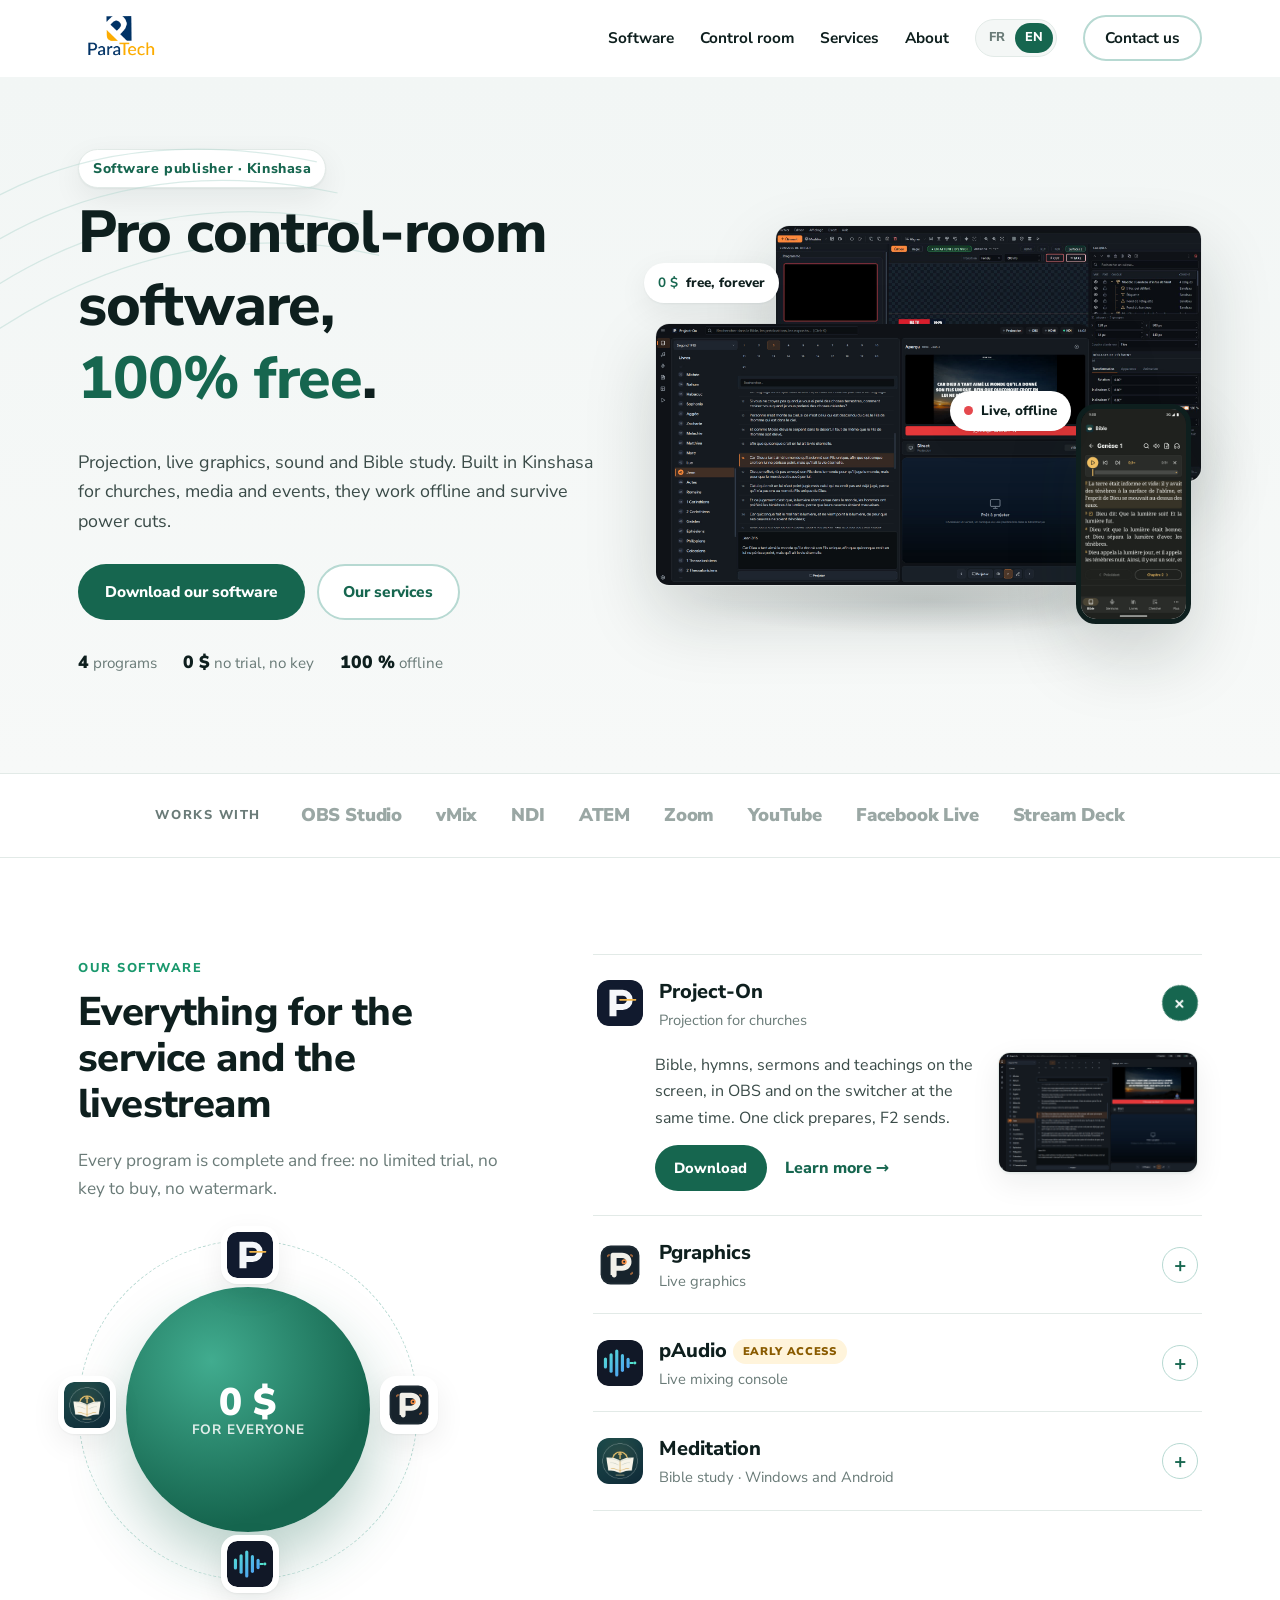
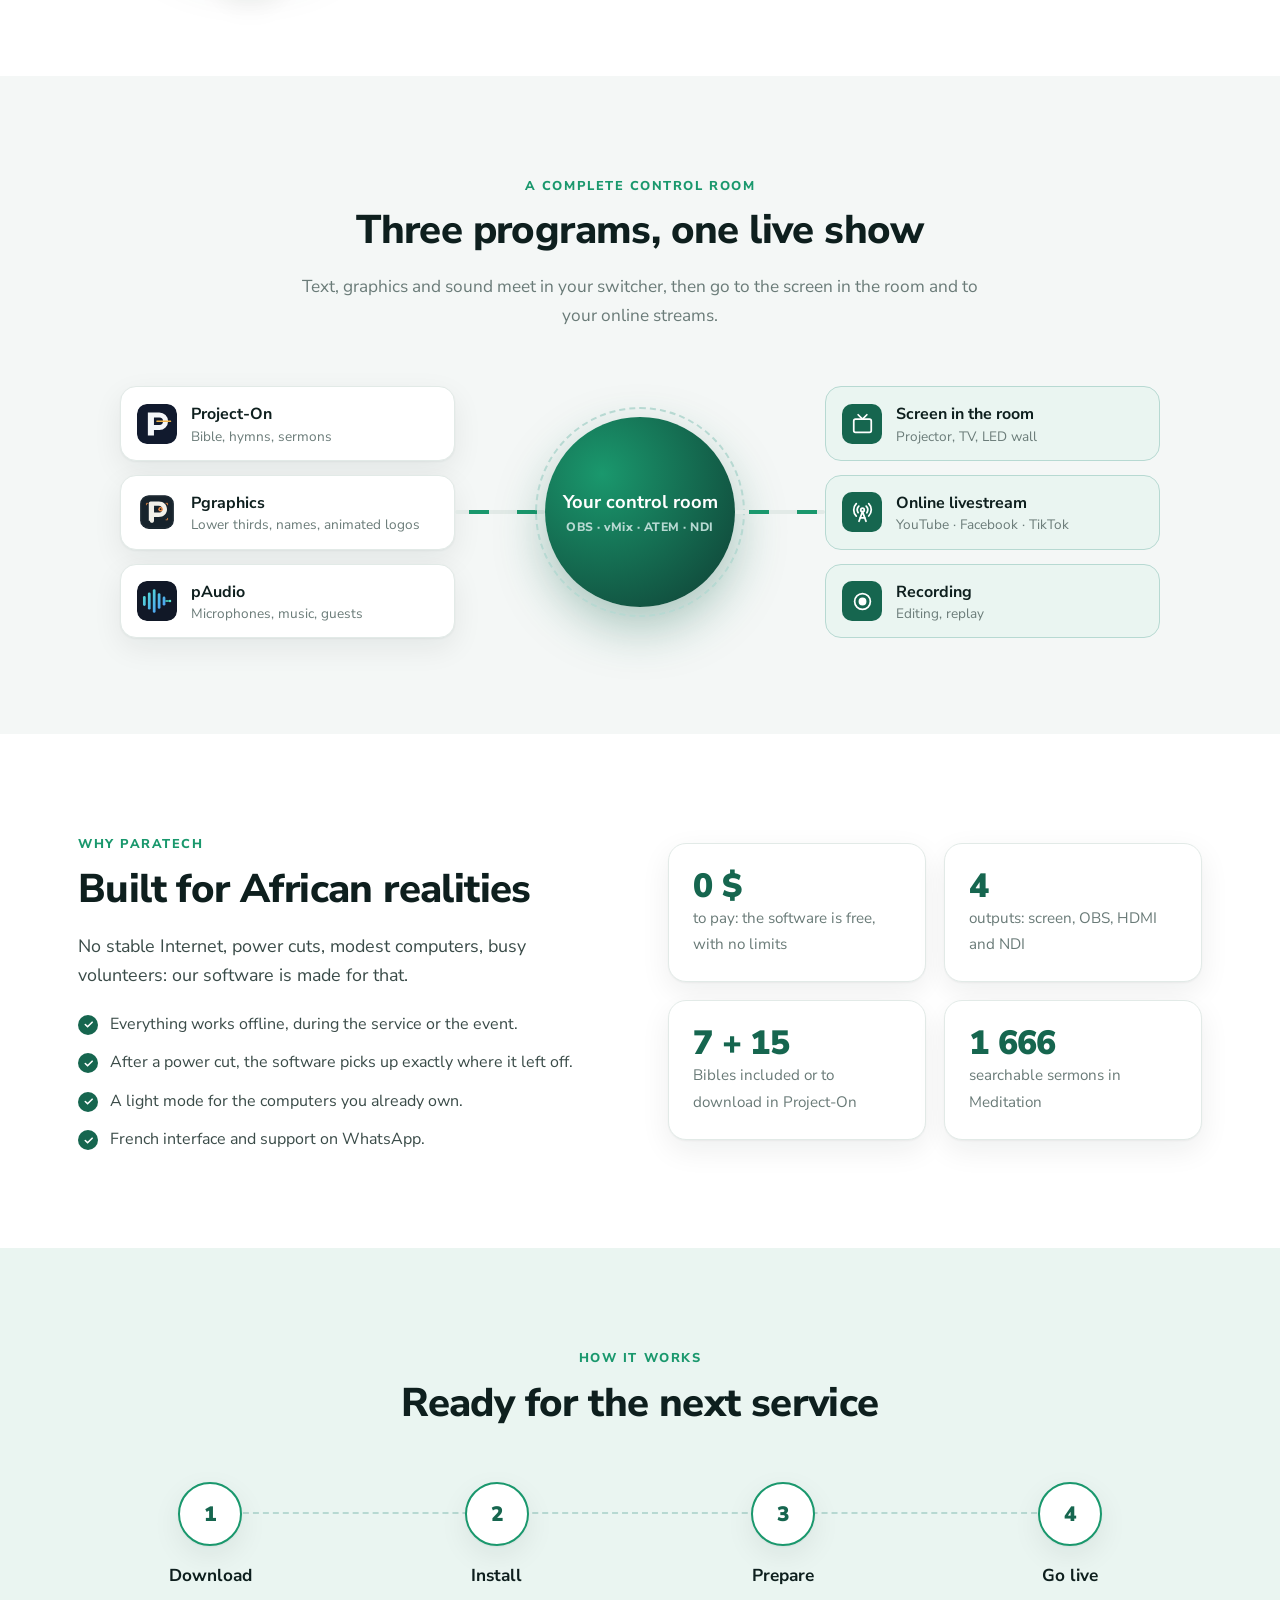
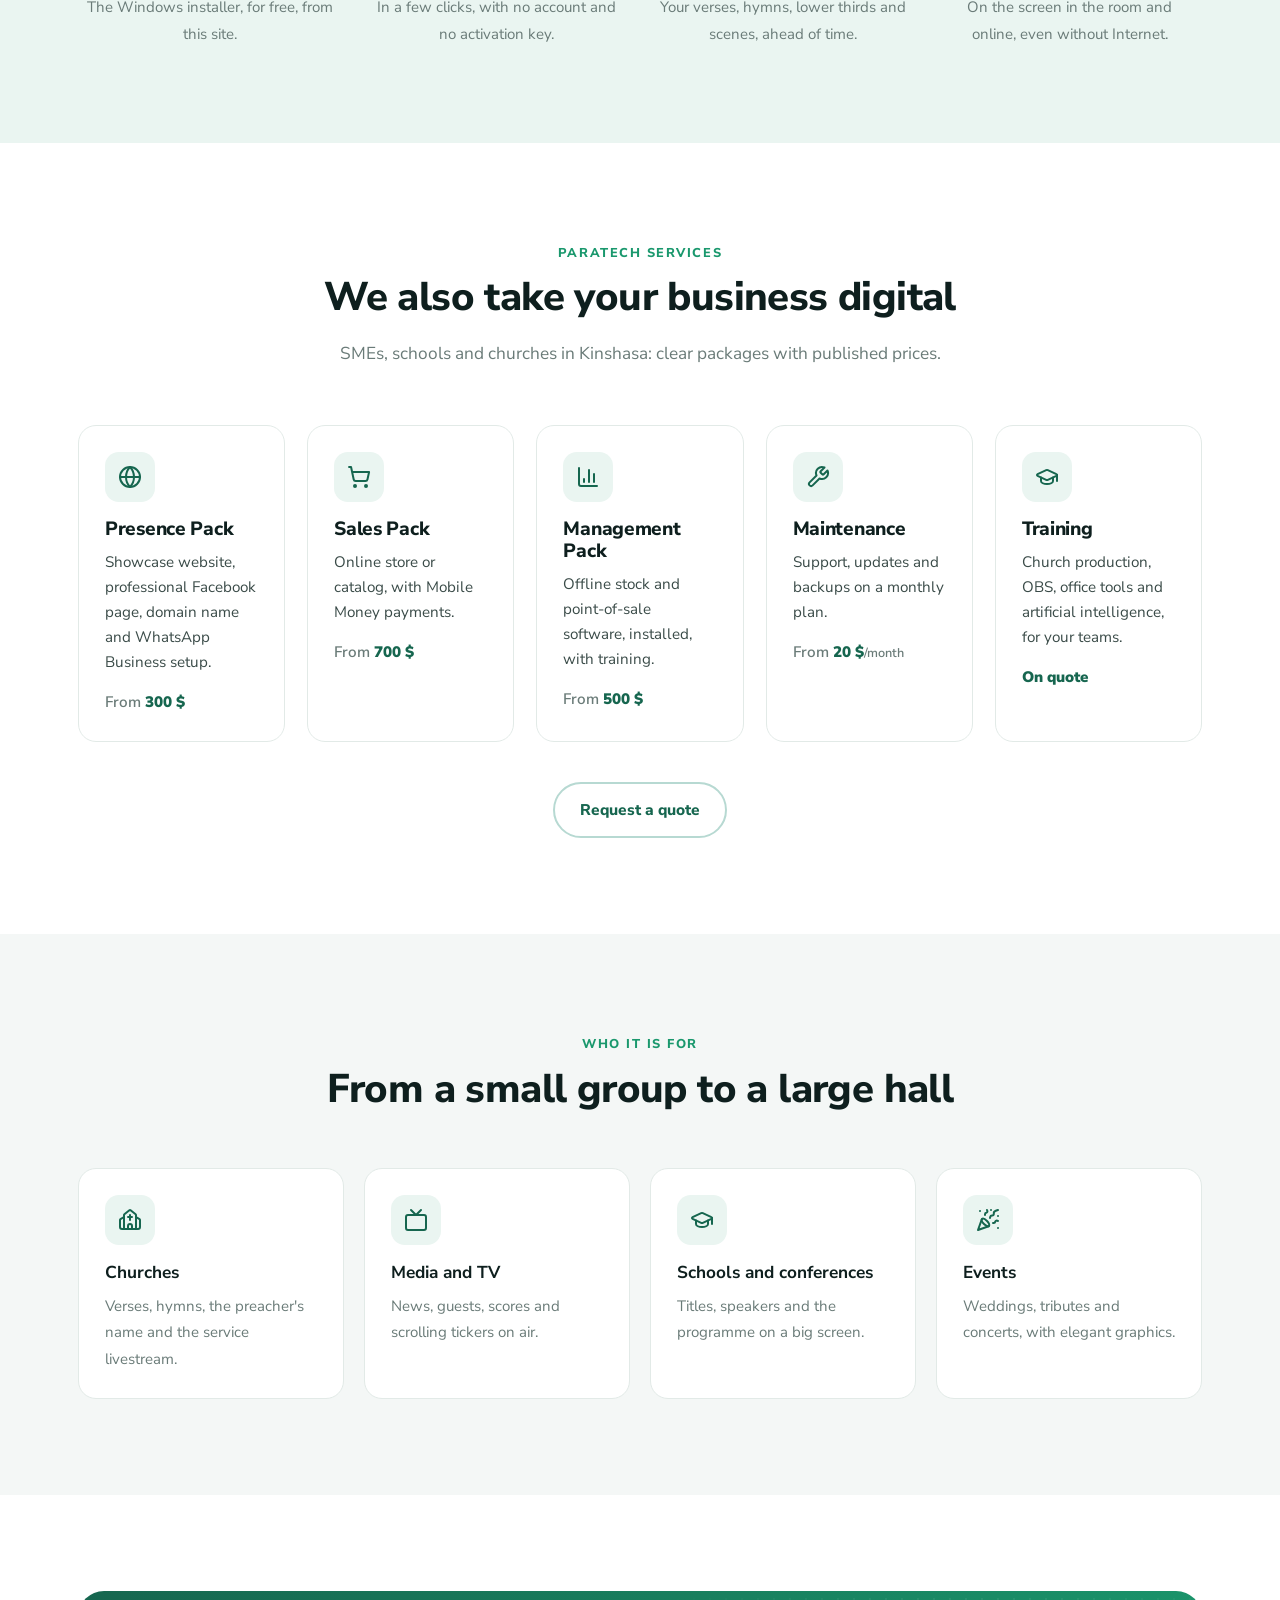
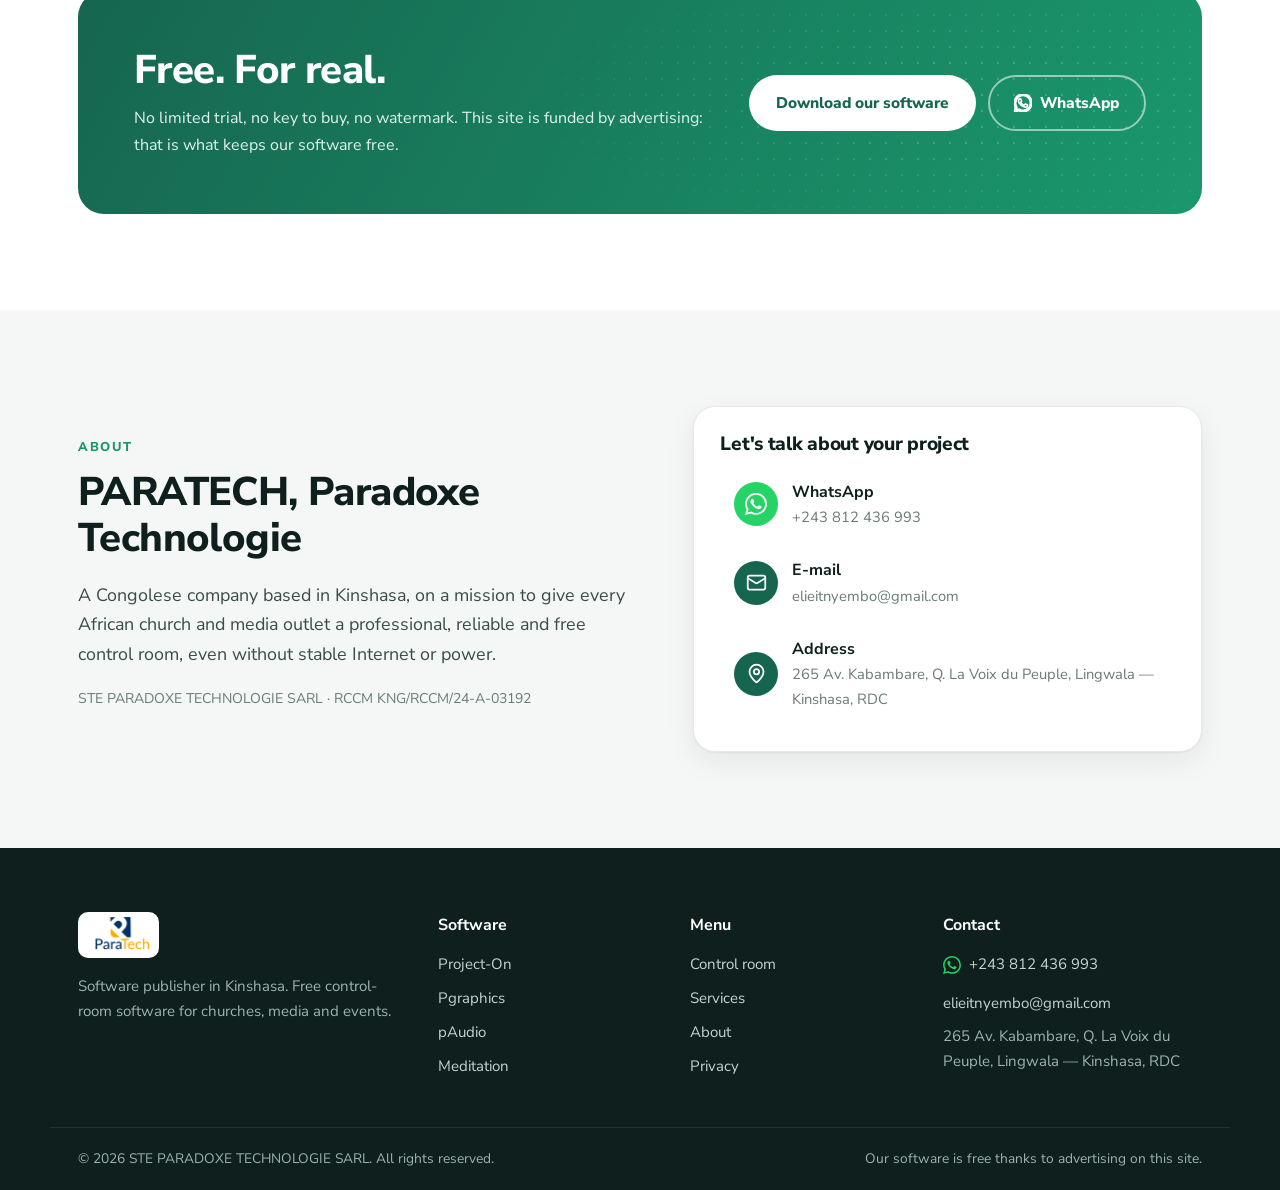
==== commit 5131d740: "Pgraphics 0.13 : nouvelle Régie, 115 modèles, téléchargement à jour - Lien de téléchargement vers Pg" ====
--- a/index.html
+++ b/index.html
@@ -12,7 +12,7 @@
   <link rel="preconnect" href="https://fonts.googleapis.com">
   <link rel="preconnect" href="https://fonts.gstatic.com" crossorigin>
   <link href="https://fonts.googleapis.com/css2?family=Nunito+Sans:opsz,wght@6..12,400;6..12,600;6..12,700;6..12,800;6..12,900&display=swap" rel="stylesheet">
-  <link rel="stylesheet" href="assets/css/style.css">
+  <link rel="stylesheet" href="assets/css/style.css?v=20260930b">
 </head>
 <body>
 
@@ -54,7 +54,7 @@
       </div>
       <div class="hero-visual" aria-hidden="true">
         <div class="stack">
-          <img class="stack-back" src="assets/img/pgraphics/app.jpg" alt="" width="1600" height="960">
+          <img class="stack-back" src="assets/img/pgraphics/pg-edition-013.jpg" alt="" width="1600" height="960">
           <img class="stack-front" src="assets/img/projecton/pc-bible.jpg" alt="" width="1600" height="960">
           <img class="stack-phone" src="assets/img/meditation/android-bible-lecture-audio.jpg" alt="" width="540" height="1080">
           <span class="chip chip-free"><b>0 $</b> <span data-i18n="hero.chip1">gratuit, pour toujours</span></span>
@@ -108,13 +108,13 @@
           <summary><img src="assets/img/pgraphics-icon.svg" alt=""><span class="acc-title"><b>Pgraphics</b><small data-i18n="p.pg.kicker">Habillage graphique en direct</small></span></summary>
           <div class="acc-body">
             <div>
-              <p data-i18n="p.pg.desc">Bandeaux, noms, versets, logos et scores animés sur votre vidéo, envoyés en direct vers OBS, vMix, l'HDMI ou le NDI, sans fond vert.</p>
+              <p data-i18n="p.pg.desc">Bandeaux, noms, logos et scores animés sur votre vidéo, envoyés en direct vers OBS, vMix, l'HDMI ou le NDI, sans fond vert.</p>
               <div class="acc-actions">
                 <a class="btn btn-primary" data-dl="pgraphics" href="#" data-i18n="common.download">Télécharger</a>
                 <a class="link-arrow" href="pgraphics.html" data-i18n="common.discover">Découvrir</a>
               </div>
             </div>
-            <img src="assets/img/pgraphics/regie.jpg" alt="Pgraphics : page Régie avec préparation et antenne" loading="lazy" width="1600" height="960">
+            <img src="assets/img/pgraphics/pg-regie-013.jpg" alt="Pgraphics : page Régie avec préparation et antenne" loading="lazy" width="1600" height="960">
           </div>
         </details>
         <details>
@@ -338,8 +338,8 @@
   </div>
 </footer>
 
-<script src="assets/js/config.js"></script>
-<script src="assets/js/i18n.js"></script>
-<script src="assets/js/main.js"></script>
+<script src="assets/js/config.js?v=20260930b"></script>
+<script src="assets/js/i18n.js?v=20260930b"></script>
+<script src="assets/js/main.js?v=20260930b"></script>
 </body>
 </html>
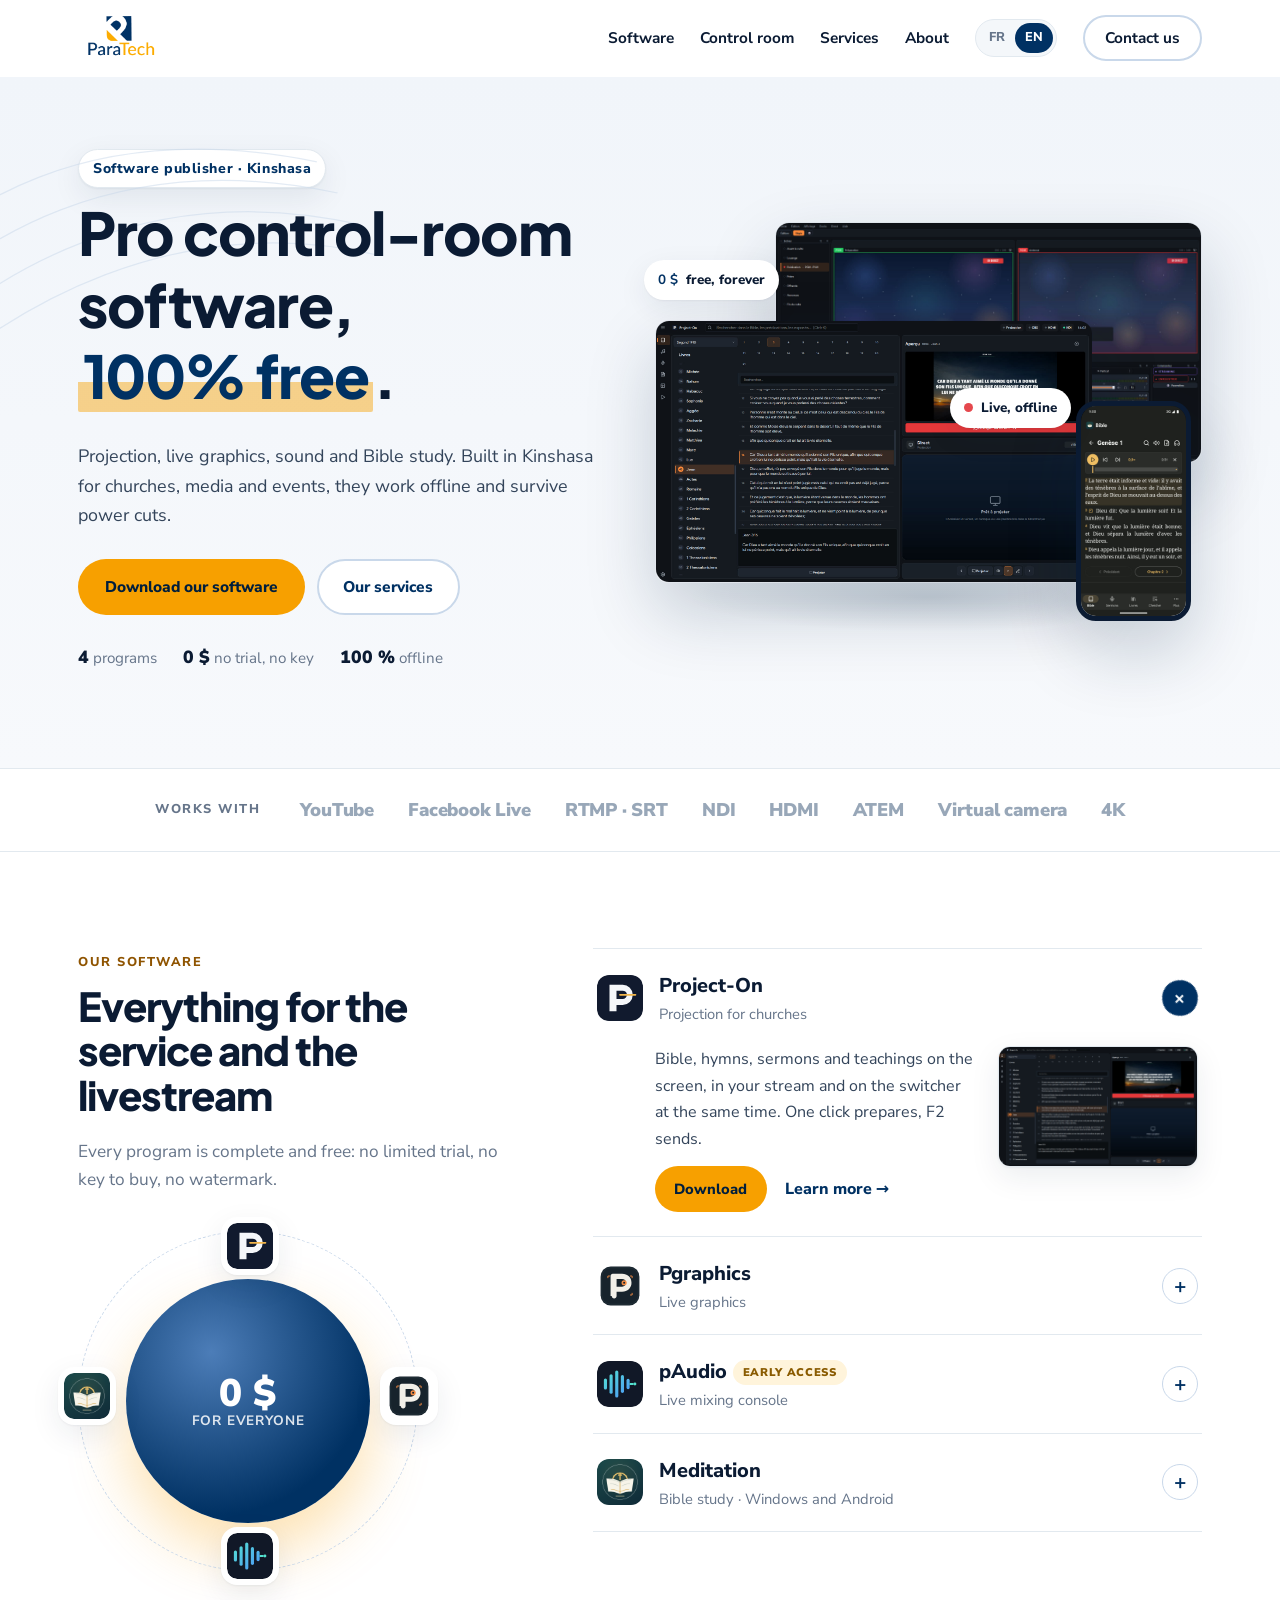
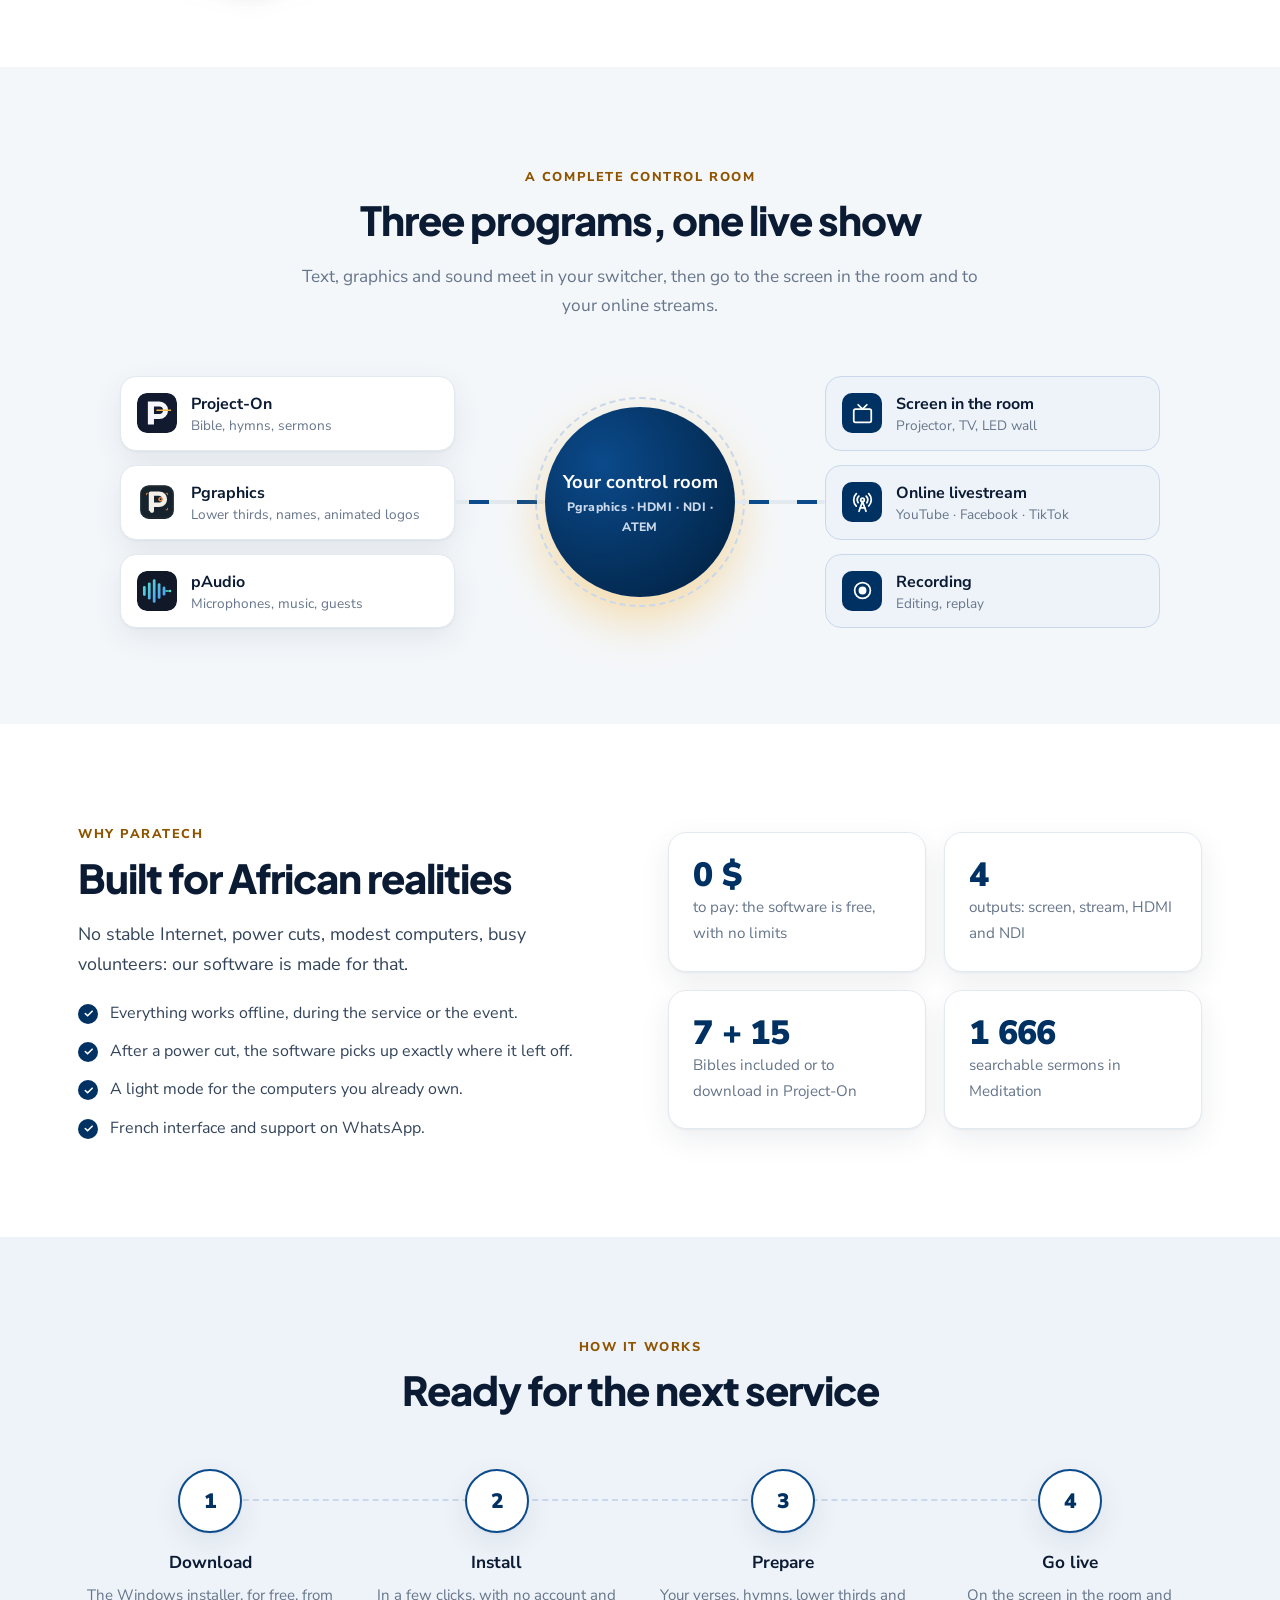
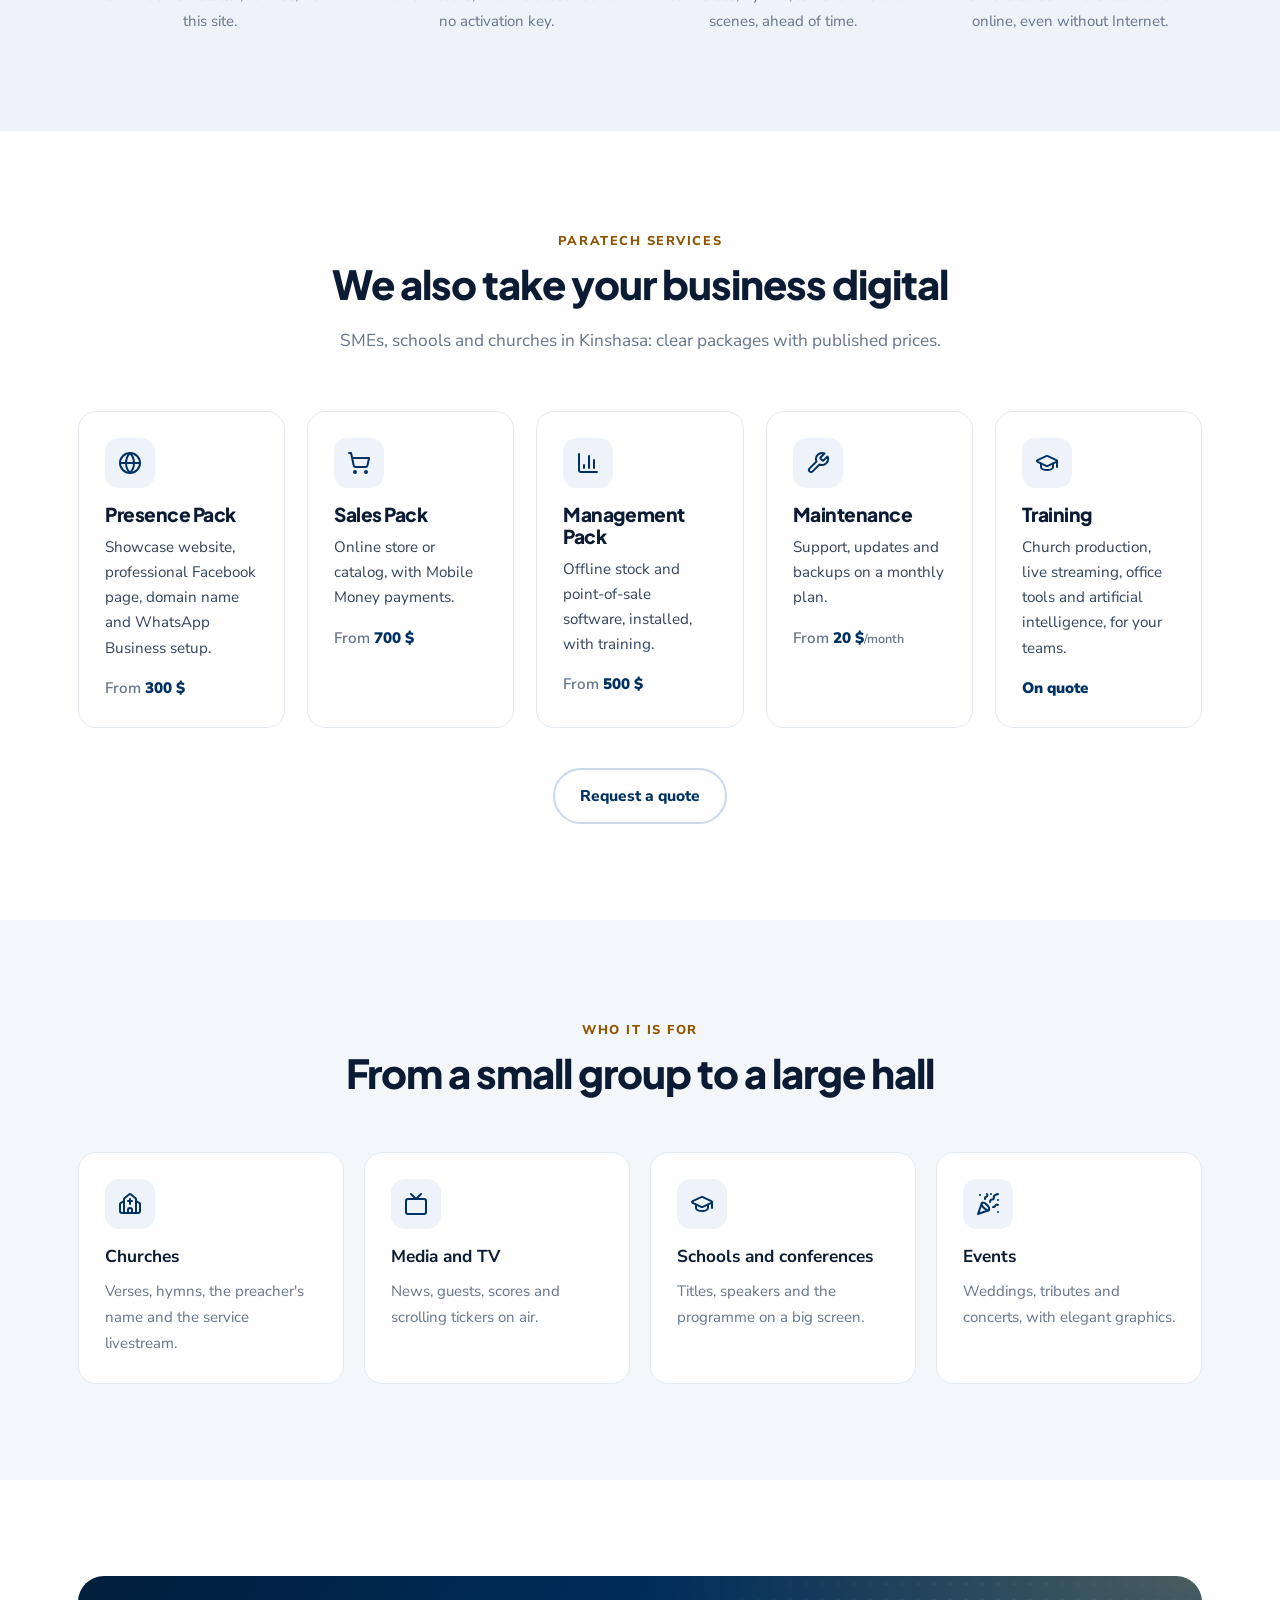
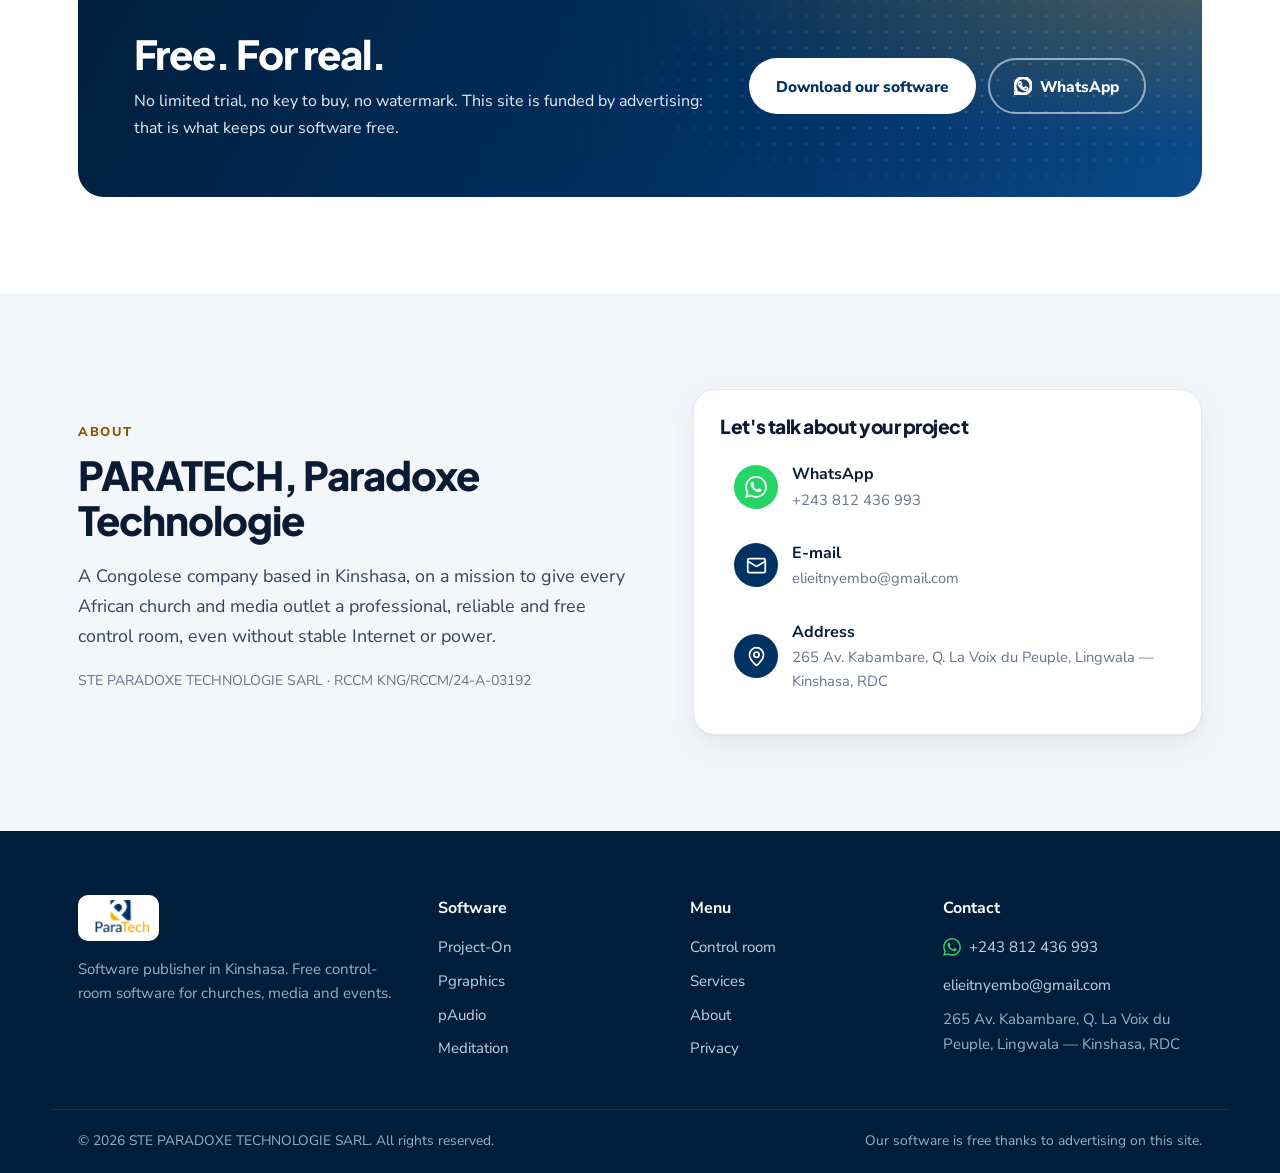
==== commit 7bfecbf6: "Nouveau design aux couleurs ParaTech, Pgraphics 0.16.1 avec vidéo de démonstration - Tout le site su" ====
--- a/index.html
+++ b/index.html
@@ -11,8 +11,8 @@
   <link rel="icon" href="assets/img/paratech-logo.png">
   <link rel="preconnect" href="https://fonts.googleapis.com">
   <link rel="preconnect" href="https://fonts.gstatic.com" crossorigin>
-  <link href="https://fonts.googleapis.com/css2?family=Nunito+Sans:opsz,wght@6..12,400;6..12,600;6..12,700;6..12,800;6..12,900&display=swap" rel="stylesheet">
-  <link rel="stylesheet" href="assets/css/style.css?v=20260930b">
+  <link href="https://fonts.googleapis.com/css2?family=Nunito+Sans:opsz,wght@6..12,400;6..12,600;6..12,700;6..12,800;6..12,900&family=Plus+Jakarta+Sans:wght@700;800&display=swap" rel="stylesheet">
+  <link rel="stylesheet" href="assets/css/style.css?v=20261008">
 </head>
 <body>
 
@@ -54,7 +54,7 @@
       </div>
       <div class="hero-visual" aria-hidden="true">
         <div class="stack">
-          <img class="stack-back" src="assets/img/pgraphics/pg-edition-013.jpg" alt="" width="1600" height="960">
+          <img class="stack-back" src="assets/img/pgraphics/pg-regie-016.jpg" alt="" width="1920" height="1080">
           <img class="stack-front" src="assets/img/projecton/pc-bible.jpg" alt="" width="1600" height="960">
           <img class="stack-phone" src="assets/img/meditation/android-bible-lecture-audio.jpg" alt="" width="540" height="1080">
           <span class="chip chip-free"><b>0 $</b> <span data-i18n="hero.chip1">gratuit, pour toujours</span></span>
@@ -69,7 +69,7 @@
     <div class="container">
       <p data-i18n="strip.title">Compatible avec</p>
       <ul>
-        <li>OBS Studio</li><li>vMix</li><li>NDI</li><li>ATEM</li><li>Zoom</li><li>YouTube</li><li>Facebook Live</li><li>Stream Deck</li>
+        <li>YouTube</li><li>Facebook Live</li><li>RTMP · SRT</li><li>NDI</li><li>HDMI</li><li>ATEM</li><li data-en="Virtual camera">Caméra virtuelle</li><li>4K</li>
       </ul>
     </div>
   </div>
@@ -95,7 +95,7 @@
           <summary><img src="assets/img/projecton-icon.svg" alt=""><span class="acc-title"><b>Project-On</b><small data-i18n="p.po.kicker">Projection pour églises</small></span></summary>
           <div class="acc-body">
             <div>
-              <p data-i18n="p.po.desc">Bible, cantiques, prédications et exposés à l'écran, dans OBS et sur le mélangeur en même temps. Un clic prépare, F2 envoie.</p>
+              <p data-i18n="p.po.desc">Bible, cantiques, prédications et exposés à l'écran, dans votre diffusion et sur le mélangeur en même temps. Un clic prépare, F2 envoie.</p>
               <div class="acc-actions">
                 <a class="btn btn-primary" data-dl="projecton" href="#" data-i18n="common.download">Télécharger</a>
                 <a class="link-arrow" href="project-on.html" data-i18n="common.discover">Découvrir</a>
@@ -108,13 +108,13 @@
           <summary><img src="assets/img/pgraphics-icon.svg" alt=""><span class="acc-title"><b>Pgraphics</b><small data-i18n="p.pg.kicker">Habillage graphique en direct</small></span></summary>
           <div class="acc-body">
             <div>
-              <p data-i18n="p.pg.desc">Bandeaux, noms, logos et scores animés sur votre vidéo, envoyés en direct vers OBS, vMix, l'HDMI ou le NDI, sans fond vert.</p>
+              <p data-i18n="p.pg.desc">Bandeaux, noms, logos et scores animés sur votre vidéo, enregistrés et diffusés en direct, sur l'HDMI ou le NDI, sans fond vert.</p>
               <div class="acc-actions">
                 <a class="btn btn-primary" data-dl="pgraphics" href="#" data-i18n="common.download">Télécharger</a>
                 <a class="link-arrow" href="pgraphics.html" data-i18n="common.discover">Découvrir</a>
               </div>
             </div>
-            <img src="assets/img/pgraphics/pg-regie-013.jpg" alt="Pgraphics : page Régie avec préparation et antenne" loading="lazy" width="1600" height="960">
+            <img src="assets/img/pgraphics/pg-preparation-016.jpg" alt="Pgraphics : page Régie avec préparation et antenne" loading="lazy" width="1920" height="1080">
           </div>
         </details>
         <details>
@@ -165,7 +165,7 @@
           <a href="paudio.html" class="flow-node"><img src="assets/img/paudio-icon.svg" alt="" width="40" height="40"><span><b>pAudio</b><small data-i18n="eco.n3">Micros, musique, invités</small></span></a>
         </div>
         <div class="flow-link" aria-hidden="true"><i></i></div>
-        <div class="flow-hub"><span class="hub-ring" aria-hidden="true"></span><b data-i18n="eco.hub">Votre régie</b><small>OBS · vMix · ATEM · NDI</small></div>
+        <div class="flow-hub"><span class="hub-ring" aria-hidden="true"></span><b data-i18n="eco.hub">Votre régie</b><small>Pgraphics · HDMI · NDI · ATEM</small></div>
         <div class="flow-link" aria-hidden="true"><i></i></div>
         <div class="flow-col">
           <div class="flow-node out"><span class="out-ic" aria-hidden="true"><svg viewBox="0 0 24 24"><path d="m17 2-5 5-5-5" /> <rect width="20" height="15" x="2" y="7" rx="2" /></svg></span><span><b data-i18n="eco.o1">Écran de la salle</b><small data-i18n="eco.o1d">Projecteur, TV, mur LED</small></span></div>
@@ -192,7 +192,7 @@
       </div>
       <div class="why-cards">
         <div class="why-card"><b>0 $</b><span data-i18n="why.s1">à payer : les logiciels sont gratuits, sans limite</span></div>
-        <div class="why-card"><b>4</b><span data-i18n="why.s2">sorties : écran, OBS, HDMI et NDI</span></div>
+        <div class="why-card"><b>4</b><span data-i18n="why.s2">sorties : écran, diffusion, HDMI et NDI</span></div>
         <div class="why-card"><b>7 + 15</b><span data-i18n="why.s3">Bibles fournies ou à télécharger dans Project-On</span></div>
         <div class="why-card"><b>1 666</b><span data-i18n="why.s4">sermons cherchables dans Meditation</span></div>
       </div>
@@ -200,7 +200,7 @@
   </section>
 
   <!-- COMMENT ÇA MARCHE -->
-  <section class="section section-mint">
+  <section class="section section-sky">
     <div class="container">
       <div class="section-head">
         <p class="eyebrow" data-i18n="how.eyebrow">Comment ça marche</p>
@@ -251,7 +251,7 @@
         <div class="service">
           <div class="svc-icon" aria-hidden="true"><svg viewBox="0 0 24 24"><path d="M21.42 10.922a1 1 0 0 0-.019-1.838L12.83 5.18a2 2 0 0 0-1.66 0L2.6 9.08a1 1 0 0 0 0 1.832l8.57 3.908a2 2 0 0 0 1.66 0z" /> <path d="M22 10v6" /> <path d="M6 12.5V16a6 3 0 0 0 12 0v-3.5" /></svg></div>
           <h3 data-i18n="svc.s5">Formation</h3>
-          <p data-i18n="svc.s5d">Régie de culte, OBS, bureautique et intelligence artificielle, pour vos équipes.</p>
+          <p data-i18n="svc.s5d">Régie de culte, diffusion en direct, bureautique et intelligence artificielle, pour vos équipes.</p>
           <p class="svc-price" data-i18n="svc.s5p">Sur devis</p>
         </div>
       </div>
@@ -338,8 +338,8 @@
   </div>
 </footer>
 
-<script src="assets/js/config.js?v=20260930b"></script>
-<script src="assets/js/i18n.js?v=20260930b"></script>
-<script src="assets/js/main.js?v=20260930b"></script>
+<script src="assets/js/config.js?v=20261008"></script>
+<script src="assets/js/i18n.js?v=20261008"></script>
+<script src="assets/js/main.js?v=20261008"></script>
 </body>
 </html>
--- a/assets/css/style.css
+++ b/assets/css/style.css
@@ -1,21 +1,26 @@
 /* PARATECH — style clair et vert émeraude, inspiré des sites d'agence modernes */
 :root {
-  --ink: #0E1F1E;          /* titres, pied de page */
-  --green-900: #0F3D33;
-  --green-700: #16664F;    /* couleur principale */
-  --green-600: #1A986D;
-  --green-400: #41AC8F;
-  --mint: #B7D9D2;
-  --mint-50: #EAF5F1;
-  --text: #3A4B48;
-  --muted: #6A7B78;
-  --line: #E2EAE7;
+  /* Charte ParaTech : bleu marine (structure, confiance) et orange (action, énergie). */
+  --ink: #0B1B33;          /* titres, pied de page */
+  --navy-900: #001E3C;
+  --navy-700: #003163;     /* couleur de marque */
+  --navy-600: #0B4A8B;
+  --navy-400: #4C7DB8;
+  --orange: #F7A000;       /* boutons d'action, repères */
+  --orange-600: #E08E00;
+  --orange-ink: #8F5400;   /* l'orange en texte : lisible sur fond clair (contraste ≥ 4,5:1) */
+  --sky: #C9D8EA;
+  --sky-50: #EEF3F9;
+  --text: #33445A;
+  --muted: #66758A;
+  --line: #E2E9EF;
   --bg: #FFFFFF;
-  --bg-soft: #F4F7F6;
+  --bg-soft: #F4F7FA;
   --radius: 18px;
-  --shadow: 0 1px 2px rgba(14, 31, 30, .05), 0 10px 30px rgba(14, 31, 30, .07);
-  --shadow-lg: 0 30px 70px rgba(14, 31, 30, .18);
+  --shadow: 0 1px 2px rgba(0, 33, 63, .05), 0 10px 30px rgba(0, 33, 63, .08);
+  --shadow-lg: 0 30px 70px rgba(0, 33, 63, .20);
   --container: 1180px;
+  --font-display: "Plus Jakarta Sans", "Nunito Sans", "Segoe UI", system-ui, sans-serif;
 }
 
 * { box-sizing: border-box; }
@@ -27,7 +32,7 @@
 }
 img { max-width: 100%; height: auto; display: block; }
 a { color: inherit; }
-h1, h2, h3 { color: var(--ink); line-height: 1.15; margin: 0 0 .5em; letter-spacing: -.015em; font-weight: 800; }
+h1, h2, h3 { color: var(--ink); line-height: 1.12; margin: 0 0 .5em; letter-spacing: -.025em; font-weight: 800; font-family: var(--font-display); }
 h1 { font-size: clamp(2.3rem, 5vw, 3.7rem); }
 h2 { font-size: clamp(1.8rem, 3.4vw, 2.5rem); }
 h3 { font-size: 1.2rem; }
@@ -37,11 +42,11 @@
 .container { width: 100%; max-width: var(--container); margin: 0 auto; padding: 0 16px; }
 @media (min-width: 720px) { .container { padding: 0 28px; } }
 
-.eyebrow { display: inline-block; font-size: .8rem; font-weight: 800; letter-spacing: .12em; text-transform: uppercase; color: var(--green-600); margin-bottom: .8em; }
-.pill { padding: 7px 14px; border-radius: 999px; background: #fff; border: 1px solid var(--line); color: var(--green-700); letter-spacing: .04em; text-transform: none; font-size: .88rem; box-shadow: var(--shadow); }
+.eyebrow { display: inline-block; font-size: .8rem; font-weight: 800; letter-spacing: .12em; text-transform: uppercase; color: var(--orange-ink); margin-bottom: .8em; }
+.pill { padding: 7px 14px; border-radius: 999px; background: #fff; border: 1px solid var(--line); color: var(--navy-700); letter-spacing: .04em; text-transform: none; font-size: .88rem; box-shadow: var(--shadow); }
 .lead { font-size: 1.12rem; }
 .muted { color: var(--muted); font-weight: 600; }
-.accent { color: var(--green-600); }
+.accent { color: var(--navy-700); background: linear-gradient(transparent 60%, rgba(247, 160, 0, .45) 0); padding: 0 .08em; border-radius: 2px; }
 .center { text-align: center; margin-top: 40px; }
 
 /* ---------- Boutons (pilules, comme la maquette) ---------- */
@@ -52,19 +57,19 @@
   transition: transform .15s ease, background .15s, box-shadow .15s, border-color .15s, color .15s;
 }
 .btn:hover { transform: translateY(-1px); }
-.btn:focus-visible, a:focus-visible, button:focus-visible, summary:focus-visible { outline: 3px solid var(--green-400); outline-offset: 2px; }
-.btn-primary, .btn-accent { background: var(--green-700); color: #fff; }
-.btn-primary:hover, .btn-accent:hover { background: var(--green-900); box-shadow: 0 10px 24px rgba(22, 102, 79, .28); }
-.btn-ghost, .btn-ghost-light { background: #fff; color: var(--green-700); border-color: var(--mint); }
-.btn-ghost:hover, .btn-ghost-light:hover { border-color: var(--green-700); }
-.btn-white { background: #fff; color: var(--green-700); }
+.btn:focus-visible, a:focus-visible, button:focus-visible, summary:focus-visible { outline: 3px solid var(--orange); outline-offset: 2px; }
+.btn-primary, .btn-accent { background: var(--orange); color: var(--navy-900); }
+.btn-primary:hover, .btn-accent:hover { background: var(--orange-600); box-shadow: 0 10px 24px rgba(247, 160, 0, .35); }
+.btn-ghost, .btn-ghost-light { background: #fff; color: var(--navy-700); border-color: var(--sky); }
+.btn-ghost:hover, .btn-ghost-light:hover { border-color: var(--navy-700); }
+.btn-white { background: #fff; color: var(--navy-700); }
 .btn-white:hover { box-shadow: 0 10px 24px rgba(0,0,0,.18); }
 .btn-outline-white { background: transparent; color: #fff; border-color: rgba(255,255,255,.55); }
 .btn-outline-white:hover { border-color: #fff; }
 .btn.disabled { opacity: .55; pointer-events: none; }
 .btn svg { width: 18px; height: 18px; fill: none; stroke: currentColor; stroke-width: 2.2; stroke-linecap: round; stroke-linejoin: round; }
 .hero-actions { display: flex; flex-wrap: wrap; gap: 12px; align-items: center; margin: 28px 0; }
-.link-arrow { font-weight: 800; color: var(--green-700); text-decoration: none; }
+.link-arrow { font-weight: 800; color: var(--navy-700); text-decoration: none; }
 .link-arrow::after { content: " →"; transition: margin .15s; }
 .link-arrow:hover::after { margin-left: 4px; }
 .link-arrow.disabled { color: var(--muted); pointer-events: none; }
@@ -72,19 +77,19 @@
 
 /* ---------- En-tête ---------- */
 .site-header { position: sticky; top: 0; z-index: 50; background: rgba(255,255,255,.92); backdrop-filter: saturate(180%) blur(14px); border-bottom: 1px solid transparent; transition: border-color .2s, box-shadow .2s; }
-.site-header.scrolled { border-color: var(--line); box-shadow: 0 8px 30px rgba(14,31,30,.06); }
+.site-header.scrolled { border-color: var(--line); box-shadow: 0 8px 30px rgba(0, 33, 63,.06); }
 .header-inner { display: flex; align-items: center; justify-content: space-between; height: 76px; gap: 20px; }
 .brand img { height: 44px; width: auto; }
 .nav { display: flex; align-items: center; gap: 26px; }
 .nav a { text-decoration: none; font-weight: 700; font-size: .96rem; color: var(--ink); }
-.nav a:not(.btn):hover, .nav a[aria-current="page"] { color: var(--green-600); }
+.nav a:not(.btn):hover, .nav a[aria-current="page"] { color: var(--navy-600); }
 .nav .btn { padding: .55em 1.3em; }
 .lang-switch { display: inline-flex; border: 1.5px solid var(--line); border-radius: 999px; padding: 3px; background: var(--bg-soft); cursor: pointer; font: inherit; font-size: .8rem; font-weight: 800; }
 .lang-switch span { padding: 4px 10px; border-radius: 999px; color: var(--muted); }
-html[lang="fr"] .lang-switch [data-lang="fr"], html[lang="en"] .lang-switch [data-lang="en"] { background: var(--green-700); color: #fff; }
+html[lang="fr"] .lang-switch [data-lang="fr"], html[lang="en"] .lang-switch [data-lang="en"] { background: var(--navy-700); color: #fff; }
 .nav-toggle { display: none; background: none; border: 0; padding: 10px; cursor: pointer; }
 .nav-toggle span { display: block; width: 24px; height: 2px; background: var(--ink); margin: 5px 0; border-radius: 2px; }
-.scroll-progress { position: absolute; left: 0; bottom: -1px; height: 3px; width: 100%; background: linear-gradient(90deg, var(--green-700), var(--green-400)); transform-origin: 0 50%; transform: scaleX(var(--progress, 0)); }
+.scroll-progress { position: absolute; left: 0; bottom: -1px; height: 3px; width: 100%; background: linear-gradient(90deg, var(--navy-700), var(--orange)); transform-origin: 0 50%; transform: scaleX(var(--progress, 0)); }
 @media (max-width: 920px) {
   .nav-toggle { display: block; }
   .nav { position: absolute; top: 76px; left: 0; right: 0; flex-direction: column; align-items: stretch; gap: 0; background: #fff; border-bottom: 1px solid var(--line); padding: 8px 16px 18px; display: none; box-shadow: var(--shadow); }
@@ -96,27 +101,27 @@
 
 /* ---------- Décor : courbes fines (comme la maquette) ---------- */
 .curves { position: absolute; pointer-events: none; opacity: .5; }
-.curves path { fill: none; stroke: var(--mint); stroke-width: 1.2; }
+.curves path { fill: none; stroke: var(--sky); stroke-width: 1.2; }
 
 /* ---------- Héros de l'accueil ---------- */
-.hero { position: relative; overflow: hidden; background: linear-gradient(180deg, #F2F6F5 0%, #F7F9F8 100%); padding: 72px 0 96px; isolation: isolate; }
+.hero { position: relative; overflow: hidden; background: linear-gradient(180deg, #F1F5FA 0%, #F7F9FC 100%); padding: 72px 0 96px; isolation: isolate; }
 .hero .curves { left: -120px; top: -40px; width: 520px; }
 .hero-grid { display: grid; grid-template-columns: 1fr 1.05fr; gap: 56px; align-items: center; }
-.hero h1 .accent { color: var(--green-700); }
+.hero h1 .accent { color: var(--navy-700); }
 .hero-facts { list-style: none; padding: 0; margin: 0; display: flex; flex-wrap: wrap; gap: 10px 26px; font-size: .95rem; color: var(--muted); }
 .hero-facts strong { color: var(--ink); font-weight: 900; font-size: 1.1rem; }
 .hero-visual { position: relative; }
-.hero-visual::before { content: ""; position: absolute; left: 6%; right: 6%; bottom: -34px; height: 70px; border-radius: 50%; background: radial-gradient(closest-side, rgba(14,31,30,.14), transparent); z-index: -1; }
+.hero-visual::before { content: ""; position: absolute; left: 6%; right: 6%; bottom: -34px; height: 70px; border-radius: 50%; background: radial-gradient(closest-side, rgba(0, 33, 63,.14), transparent); z-index: -1; }
 .stack { position: relative; aspect-ratio: 16 / 11; }
-.stack img { position: absolute; border-radius: 14px; box-shadow: var(--shadow-lg); border: 1px solid rgba(14,31,30,.08); }
+.stack img { position: absolute; border-radius: 14px; box-shadow: var(--shadow-lg); border: 1px solid rgba(0, 33, 63,.08); }
 .stack-back { width: 78%; right: 0; top: 0; animation: float 8s ease-in-out infinite; }
 .stack-front { width: 80%; left: 0; bottom: 4%; animation: float 9s ease-in-out -3s infinite; }
 .stack-phone { width: 21% !important; right: 2%; bottom: -6%; border-radius: 20px !important; border: 5px solid var(--ink) !important; animation: float 7s ease-in-out -2s infinite; }
 .chip { position: absolute; z-index: 2; display: inline-flex; align-items: center; gap: 8px; background: #fff; color: var(--ink); font-weight: 800; font-size: .84rem; padding: 9px 14px; border-radius: 999px; box-shadow: var(--shadow); }
-.chip b { color: var(--green-700); }
+.chip b { color: var(--navy-700); }
 .chip-free { left: -2%; top: 10%; animation: float 6s ease-in-out -1s infinite; }
 .chip-offline { right: 24%; top: 44%; animation: float 7s ease-in-out -4s infinite; }
-.dot { width: 9px; height: 9px; border-radius: 50%; display: inline-block; background: var(--green-600); }
+.dot { width: 9px; height: 9px; border-radius: 50%; display: inline-block; background: var(--navy-600); }
 .dot.live { background: #E5484D; animation: pulse 1.8s infinite; }
 @keyframes pulse { 0% { box-shadow: 0 0 0 0 rgba(229,72,77,.55); } 70% { box-shadow: 0 0 0 10px rgba(229,72,77,0); } 100% { box-shadow: 0 0 0 0 rgba(229,72,77,0); } }
 @keyframes float { 50% { transform: translateY(-10px); } }
@@ -132,34 +137,34 @@
 .logo-strip .container { display: flex; align-items: center; gap: 18px 40px; flex-wrap: wrap; justify-content: center; }
 .logo-strip p { margin: 0; font-size: .8rem; font-weight: 800; letter-spacing: .12em; text-transform: uppercase; color: var(--muted); }
 .logo-strip ul { list-style: none; margin: 0; padding: 0; display: flex; flex-wrap: wrap; gap: 14px 34px; justify-content: center; }
-.logo-strip li { font-weight: 900; font-size: 1.15rem; color: #9AA7A4; letter-spacing: -.01em; transition: color .2s; }
-.logo-strip li:hover { color: var(--green-700); }
+.logo-strip li { font-weight: 900; font-size: 1.15rem; color: #98A7B8; letter-spacing: -.01em; transition: color .2s; }
+.logo-strip li:hover { color: var(--navy-700); }
 
 /* ---------- Sections ---------- */
 .section { padding: 96px 0; position: relative; }
 .section-soft { background: var(--bg-soft); }
-.section-mint { background: var(--mint-50); }
-.section-dark { background: var(--ink); color: #B9C9C5; }
+.section-sky { background: var(--sky-50); }
+.section-dark { background: radial-gradient(120% 80% at 50% 0%, #0A3A6E 0%, var(--navy-900) 55%, #00142A 100%); color: #B8C6D6; }
 .section-dark h2, .section-dark h3, .section-dark b { color: #fff; }
-.section-dark .lead, .section-dark .section-sub { color: #B9C9C5; }
-.section-dark .eyebrow { color: var(--green-400); }
+.section-dark .lead, .section-dark .section-sub { color: #B8C6D6; }
+.section-dark .eyebrow { color: var(--orange); }
 .section-head { max-width: 700px; margin: 0 auto 56px; text-align: center; }
 .section-head.left { margin-left: 0; text-align: left; }
 .section-sub { color: var(--muted); font-size: 1.08rem; }
 @media (max-width: 720px) { .section { padding: 64px 0; } }
 
 .tag { font-size: .7rem; font-weight: 900; letter-spacing: .06em; text-transform: uppercase; padding: 5px 10px; border-radius: 999px; vertical-align: middle; }
-.tag-free { background: var(--mint-50); color: var(--green-700); border: 1px solid var(--mint); }
+.tag-free { background: var(--sky-50); color: var(--navy-700); border: 1px solid var(--sky); }
 .tag-soon { background: #FFF4DB; color: #8A5B00; }
-.tag-pro { background: var(--green-700); color: #fff; }
+.tag-pro { background: var(--navy-700); color: #fff; }
 h1 .tag, h2 .tag { font-size: .68rem; position: relative; top: -6px; }
 
 /* ---------- Logiciels : titre + illustration à gauche, accordéon à droite ---------- */
 .software { display: grid; grid-template-columns: .85fr 1.15fr; gap: 64px; align-items: start; }
 .software-intro { position: sticky; top: 110px; }
 .orbit { position: relative; width: min(340px, 100%); aspect-ratio: 1; margin: 36px 0 0; }
-.orbit::before { content: ""; position: absolute; inset: 14%; border-radius: 50%; background: radial-gradient(circle at 35% 30%, var(--green-400), var(--green-700) 70%); box-shadow: 0 30px 60px rgba(22,102,79,.3); }
-.orbit::after { content: ""; position: absolute; inset: 0; border-radius: 50%; border: 1.5px dashed var(--mint); animation: spin 40s linear infinite; }
+.orbit::before { content: ""; position: absolute; inset: 14%; border-radius: 50%; background: radial-gradient(circle at 35% 30%, var(--navy-400), var(--navy-700) 70%); box-shadow: 0 30px 60px rgba(247, 160, 0,.3); }
+.orbit::after { content: ""; position: absolute; inset: 0; border-radius: 50%; border: 1.5px dashed var(--sky); animation: spin 40s linear infinite; }
 .orbit img { position: absolute; width: 58px; height: 58px; border-radius: 16px; background: #fff; padding: 6px; box-shadow: var(--shadow); z-index: 1; }
 .orbit img:nth-child(1) { top: -4%; left: 42%; }
 .orbit img:nth-child(2) { top: 40%; right: -6%; }
@@ -177,8 +182,8 @@
 .accordion summary .acc-title { flex: 1; min-width: 0; }
 .accordion summary b { display: block; color: var(--ink); font-size: 1.25rem; font-weight: 800; }
 .accordion summary small { display: block; color: var(--muted); font-size: .92rem; }
-.accordion summary::after { content: "+"; flex: 0 0 34px; height: 34px; border-radius: 50%; display: grid; place-items: center; font-size: 1.3rem; font-weight: 700; color: var(--green-700); border: 1.5px solid var(--mint); transition: transform .25s, background .25s, color .25s; }
-.accordion details[open] summary::after { transform: rotate(45deg); background: var(--green-700); color: #fff; border-color: var(--green-700); }
+.accordion summary::after { content: "+"; flex: 0 0 34px; height: 34px; border-radius: 50%; display: grid; place-items: center; font-size: 1.3rem; font-weight: 700; color: var(--navy-700); border: 1.5px solid var(--sky); transition: transform .25s, background .25s, color .25s; }
+.accordion details[open] summary::after { transform: rotate(45deg); background: var(--navy-700); color: #fff; border-color: var(--navy-700); }
 .acc-body { padding: 0 4px 24px 62px; display: grid; grid-template-columns: 1fr 200px; gap: 22px; align-items: start; animation: fadeIn .4s ease; }
 .acc-body p { margin: 0 0 14px; }
 .acc-body img { border-radius: 12px; box-shadow: var(--shadow); border: 1px solid var(--line); }
@@ -191,26 +196,26 @@
 .flow { display: grid; grid-template-columns: 1fr 90px auto 90px 1fr; align-items: center; max-width: 1040px; margin: 0 auto; }
 .flow-col { display: grid; gap: 14px; }
 .flow-node { display: flex; align-items: center; gap: 14px; padding: 14px 16px; border-radius: 16px; text-decoration: none; background: #fff; border: 1px solid var(--line); box-shadow: var(--shadow); transition: transform .25s, border-color .25s; }
-a.flow-node:hover { transform: translateX(4px); border-color: var(--green-400); }
+a.flow-node:hover { transform: translateX(4px); border-color: var(--navy-400); }
 .flow-node img { border-radius: 10px; flex: 0 0 40px; }
 .flow-node b { display: block; color: var(--ink); }
 .flow-node small { display: block; color: var(--muted); font-size: .85rem; line-height: 1.35; }
-.flow-node.out { background: var(--mint-50); box-shadow: none; border-color: var(--mint); }
-.out-ic { flex: 0 0 40px; height: 40px; border-radius: 10px; display: grid; place-items: center; background: var(--green-700); color: #fff; }
+.flow-node.out { background: var(--sky-50); box-shadow: none; border-color: var(--sky); }
+.out-ic { flex: 0 0 40px; height: 40px; border-radius: 10px; display: grid; place-items: center; background: var(--navy-700); color: #fff; }
 .out-ic svg { width: 21px; height: 21px; fill: none; stroke: currentColor; stroke-width: 2; stroke-linecap: round; stroke-linejoin: round; }
 .flow-link { position: relative; height: 4px; border-radius: 4px; background: var(--line); overflow: hidden; }
-.flow-link i { position: absolute; inset: 0; width: 200%; background: repeating-linear-gradient(90deg, transparent 0 14px, var(--green-600) 14px 34px, transparent 34px 48px); animation: flowX 1.2s linear infinite; }
+.flow-link i { position: absolute; inset: 0; width: 200%; background: repeating-linear-gradient(90deg, transparent 0 14px, var(--navy-600) 14px 34px, transparent 34px 48px); animation: flowX 1.2s linear infinite; }
 @keyframes flowX { from { transform: translateX(-48px); } to { transform: translateX(0); } }
 @keyframes flowY { from { transform: translateY(-48px); } to { transform: translateY(0); } }
-.flow-hub { position: relative; width: 190px; height: 190px; border-radius: 50%; display: grid; place-content: center; text-align: center; background: radial-gradient(circle at 30% 30%, var(--green-600), var(--green-900)); color: #fff; box-shadow: 0 20px 50px rgba(22,102,79,.35); }
+.flow-hub { position: relative; width: 190px; height: 190px; border-radius: 50%; display: grid; place-content: center; text-align: center; background: radial-gradient(circle at 30% 30%, var(--navy-600), var(--navy-900)); color: #fff; box-shadow: 0 20px 50px rgba(247, 160, 0,.35); }
 .flow-hub b { color: #fff; font-size: 1.15rem; }
-.flow-hub small { color: var(--mint); font-size: .76rem; font-weight: 800; letter-spacing: .04em; padding: 0 18px; }
-.hub-ring { position: absolute; inset: -10px; border-radius: 50%; border: 2px dashed var(--mint); animation: spin 18s linear infinite; }
+.flow-hub small { color: var(--sky); font-size: .76rem; font-weight: 800; letter-spacing: .04em; padding: 0 18px; }
+.hub-ring { position: absolute; inset: -10px; border-radius: 50%; border: 2px dashed var(--sky); animation: spin 18s linear infinite; }
 @media (max-width: 900px) {
   .flow { grid-template-columns: 1fr; }
   .flow-hub { justify-self: center; width: 170px; height: 170px; margin: 6px 0; }
   .flow-link { justify-self: center; width: 4px; height: 56px; }
-  .flow-link i { width: 100%; height: 200%; background: repeating-linear-gradient(180deg, transparent 0 14px, var(--green-600) 14px 34px, transparent 34px 48px); animation-name: flowY; }
+  .flow-link i { width: 100%; height: 200%; background: repeating-linear-gradient(180deg, transparent 0 14px, var(--navy-600) 14px 34px, transparent 34px 48px); animation-name: flowY; }
 }
 
 /* ---------- Pourquoi PARATECH : chiffres et atouts ---------- */
@@ -218,20 +223,20 @@
 .why-cards { display: grid; grid-template-columns: 1fr 1fr; gap: 18px; }
 .why-card { background: #fff; border: 1px solid var(--line); border-radius: var(--radius); padding: 24px; box-shadow: var(--shadow); transition: transform .25s; }
 .why-card:hover { transform: translateY(-4px); }
-.why-card b { display: block; font-size: 2.1rem; font-weight: 900; color: var(--green-700); line-height: 1.1; letter-spacing: -.02em; }
+.why-card b { display: block; font-size: 2.1rem; font-weight: 900; color: var(--navy-700); line-height: 1.1; letter-spacing: -.02em; }
 .why-card span { color: var(--muted); font-size: .95rem; }
 .checks { list-style: none; padding: 0; margin: 20px 0 0; display: grid; gap: 12px; }
 .checks li, .feature-list li { position: relative; padding-left: 32px; }
-.checks li::before, .feature-list li::before { content: ""; position: absolute; left: 0; top: .25em; width: 20px; height: 20px; border-radius: 50%; background: var(--green-700) url("data:image/svg+xml,%3Csvg xmlns='http://www.w3.org/2000/svg' viewBox='0 0 24 24' fill='none' stroke='%23fff' stroke-width='3.5' stroke-linecap='round' stroke-linejoin='round'%3E%3Cpath d='M5 12l5 5L20 7'/%3E%3C/svg%3E") center / 11px no-repeat; }
+.checks li::before, .feature-list li::before { content: ""; position: absolute; left: 0; top: .25em; width: 20px; height: 20px; border-radius: 50%; background: var(--navy-700) url("data:image/svg+xml,%3Csvg xmlns='http://www.w3.org/2000/svg' viewBox='0 0 24 24' fill='none' stroke='%23fff' stroke-width='3.5' stroke-linecap='round' stroke-linejoin='round'%3E%3Cpath d='M5 12l5 5L20 7'/%3E%3C/svg%3E") center / 11px no-repeat; }
 .feature-list { list-style: none; padding: 0; margin: 24px 0 8px; display: grid; gap: 12px; }
 @media (max-width: 900px) { .why { grid-template-columns: 1fr; gap: 36px; } }
 @media (max-width: 480px) { .why-cards { grid-template-columns: 1fr; } }
 
 /* ---------- Comment ça marche (processus) ---------- */
 .process { list-style: none; padding: 0; margin: 0; display: grid; grid-template-columns: repeat(4, 1fr); gap: 22px; counter-reset: step; position: relative; }
-.process::before { content: ""; position: absolute; left: 12%; right: 12%; top: 30px; border-top: 2px dashed var(--mint); z-index: 0; }
+.process::before { content: ""; position: absolute; left: 12%; right: 12%; top: 30px; border-top: 2px dashed var(--sky); z-index: 0; }
 .process li { position: relative; z-index: 1; text-align: center; padding: 0 8px; }
-.process li::before { counter-increment: step; content: counter(step); display: grid; place-items: center; width: 60px; height: 60px; margin: 0 auto 16px; border-radius: 50%; background: #fff; border: 2px solid var(--green-600); color: var(--green-700); font-weight: 900; font-size: 1.3rem; box-shadow: var(--shadow); }
+.process li::before { counter-increment: step; content: counter(step); display: grid; place-items: center; width: 60px; height: 60px; margin: 0 auto 16px; border-radius: 50%; background: #fff; border: 2px solid var(--navy-600); color: var(--navy-700); font-weight: 900; font-size: 1.3rem; box-shadow: var(--shadow); }
 .process b { display: block; color: var(--ink); font-size: 1.08rem; margin-bottom: 4px; }
 .process span { color: var(--muted); font-size: .94rem; }
 @media (max-width: 820px) { .process { grid-template-columns: 1fr 1fr; row-gap: 36px; } .process::before { display: none; } }
@@ -241,68 +246,68 @@
 .service-grid { display: flex; flex-wrap: wrap; justify-content: center; gap: 22px; }
 .service-grid .service { flex: 1 1 200px; max-width: 290px; }
 .service, .audience { border: 1px solid var(--line); border-radius: var(--radius); padding: 26px; background: #fff; transition: transform .25s, box-shadow .25s, border-color .25s; }
-.service:hover, .audience:hover { transform: translateY(-4px); box-shadow: var(--shadow); border-color: var(--mint); }
+.service:hover, .audience:hover { transform: translateY(-4px); box-shadow: var(--shadow); border-color: var(--sky); }
 .service p { font-size: .95rem; }
-.svc-icon { width: 50px; height: 50px; border-radius: 14px; background: var(--mint-50); display: grid; place-items: center; margin-bottom: 16px; transition: background .3s, transform .4s cubic-bezier(.3,1.6,.5,1); }
-.svc-icon svg { width: 24px; height: 24px; fill: none; stroke: var(--green-700); stroke-width: 2; stroke-linecap: round; stroke-linejoin: round; }
-.service:hover .svc-icon, .feat:hover .svc-icon { background: var(--green-700); transform: rotate(-6deg); }
+.svc-icon { width: 50px; height: 50px; border-radius: 14px; background: var(--sky-50); display: grid; place-items: center; margin-bottom: 16px; transition: background .3s, transform .4s cubic-bezier(.3,1.6,.5,1); }
+.svc-icon svg { width: 24px; height: 24px; fill: none; stroke: var(--navy-700); stroke-width: 2; stroke-linecap: round; stroke-linejoin: round; }
+.service:hover .svc-icon, .feat:hover .svc-icon { background: var(--navy-700); transform: rotate(-6deg); }
 .service:hover .svc-icon svg, .feat:hover .svc-icon svg { stroke: #fff; }
-.svc-price { font-weight: 900; color: var(--green-700); margin: 0; }
+.svc-price { font-weight: 900; color: var(--navy-700); margin: 0; }
 .svc-price span, .svc-price small { font-weight: 600; color: var(--muted); }
 .audiences { display: grid; grid-template-columns: repeat(4, 1fr); gap: 20px; }
 .audience b { display: block; color: var(--ink); font-size: 1.08rem; margin-bottom: 6px; }
 .audience span { color: var(--muted); font-size: .94rem; }
 .audience .svc-icon, .usecase .svc-icon { margin-bottom: 14px; }
-.audience:hover .svc-icon, .usecase:hover .svc-icon { background: var(--green-700); transform: rotate(-6deg); }
+.audience:hover .svc-icon, .usecase:hover .svc-icon { background: var(--navy-700); transform: rotate(-6deg); }
 .audience:hover .svc-icon svg, .usecase:hover .svc-icon svg { stroke: #fff; }
 @media (max-width: 900px) { .audiences { grid-template-columns: 1fr 1fr; } }
 @media (max-width: 520px) { .audiences { grid-template-columns: 1fr; } }
 
 /* ---------- Bandeau vert d'appel (comme la maquette) ---------- */
-.cta-band { position: relative; overflow: hidden; isolation: isolate; border-radius: 26px; padding: 56px; background: linear-gradient(120deg, var(--green-700), var(--green-600)); color: #E3F3EE; display: grid; grid-template-columns: 1.4fr auto; gap: 32px; align-items: center; text-align: left; }
+.cta-band { position: relative; overflow: hidden; isolation: isolate; border-radius: 26px; padding: 56px; background: radial-gradient(90% 140% at 100% 0%, rgba(247, 160, 0, .28), transparent 55%), linear-gradient(120deg, var(--navy-900), var(--navy-700) 60%, var(--navy-600)); color: #E6EEF7; display: grid; grid-template-columns: 1.4fr auto; gap: 32px; align-items: center; text-align: left; }
 .cta-band::before { content: ""; position: absolute; inset: 0; z-index: -1; opacity: .18; background-image: radial-gradient(#fff 1.2px, transparent 1.3px); background-size: 16px 16px; mask-image: radial-gradient(ellipse 60% 90% at 80% 50%, #000 20%, transparent 70%); -webkit-mask-image: radial-gradient(ellipse 60% 90% at 80% 50%, #000 20%, transparent 70%); }
 .cta-band h2 { color: #fff; margin-bottom: .3em; }
 .cta-band p { margin: 0; }
 .cta-band .hero-actions { margin: 0; }
-.cta-band .btn-accent, .cta-band .btn-primary { background: #fff; color: var(--green-700); }
+.cta-band .btn-accent, .cta-band .btn-primary { background: #fff; color: var(--navy-700); }
 .cta-band .btn-ghost-light, .cta-band .btn-ghost { background: transparent; color: #fff; border-color: rgba(255,255,255,.55); }
 @media (max-width: 900px) { .cta-band { grid-template-columns: 1fr; padding: 40px 26px; } }
 
 /* ---------- Publicité ---------- */
 .ad-slot { display: none; max-width: 970px; margin: 0 auto; padding: 24px 16px; text-align: center; }
 .ad-slot.on { display: block; }
-.ad-slot .ad-label { display: block; font-size: .7rem; font-weight: 800; letter-spacing: .12em; text-transform: uppercase; color: #A3B0AD; margin-bottom: 6px; }
+.ad-slot .ad-label { display: block; font-size: .7rem; font-weight: 800; letter-spacing: .12em; text-transform: uppercase; color: #A2B0C0; margin-bottom: 6px; }
 .ad-slot ins { display: block; min-height: 90px; text-decoration: none; }
-.ad-slot.preview ins { display: grid; place-items: center; min-height: 110px; border: 2px dashed var(--mint); border-radius: 14px; color: var(--muted); font-weight: 700; background: var(--mint-50); }
+.ad-slot.preview ins { display: grid; place-items: center; min-height: 110px; border: 2px dashed var(--sky); border-radius: 14px; color: var(--muted); font-weight: 700; background: var(--sky-50); }
 
 /* ---------- Contact ---------- */
 .contact-grid { display: grid; grid-template-columns: 1.1fr 1fr; gap: 56px; align-items: center; }
 .legal-line { font-size: .88rem; color: var(--muted); }
 .contact-card { background: #fff; border: 1px solid var(--line); border-radius: 22px; padding: 26px; box-shadow: var(--shadow); }
 .contact-row { display: flex; gap: 14px; align-items: center; padding: 14px; border-radius: 14px; text-decoration: none; transition: background .15s; }
-a.contact-row:hover { background: var(--mint-50); }
+a.contact-row:hover { background: var(--sky-50); }
 .contact-row b { color: var(--ink); }
 .contact-row small { display: block; color: var(--muted); font-size: .92rem; word-break: break-word; }
-.ci { flex: 0 0 44px; height: 44px; border-radius: 50%; background: var(--green-700) center / 21px no-repeat; }
+.ci { flex: 0 0 44px; height: 44px; border-radius: 50%; background: var(--navy-700) center / 21px no-repeat; }
 .ci-wa { background-color: #25D366; background-image: url("data:image/svg+xml,%3Csvg xmlns='http://www.w3.org/2000/svg' viewBox='0 0 24 24'%3E%3Cpath fill='%23fff' d='M17.472 14.382c-.297-.149-1.758-.867-2.03-.967-.273-.099-.471-.148-.67.15-.197.297-.767.966-.94 1.164-.173.199-.347.223-.644.075-.297-.15-1.255-.463-2.39-1.475-.883-.788-1.48-1.761-1.653-2.059-.173-.297-.018-.458.13-.606.134-.133.298-.347.446-.52.149-.174.198-.298.298-.497.099-.198.05-.371-.025-.52-.075-.149-.669-1.612-.916-2.207-.242-.579-.487-.5-.669-.51-.173-.008-.371-.01-.57-.01-.198 0-.52.074-.792.372-.272.297-1.04 1.016-1.04 2.479 0 1.462 1.065 2.875 1.213 3.074.149.198 2.096 3.2 5.077 4.487.709.306 1.262.489 1.694.625.712.227 1.36.195 1.871.118.571-.085 1.758-.719 2.006-1.413.248-.694.248-1.289.173-1.413-.074-.124-.272-.198-.57-.347m-5.421 7.403h-.004a9.87 9.87 0 01-5.031-1.378l-.361-.214-3.741.982.998-3.648-.235-.374a9.86 9.86 0 01-1.51-5.26c.001-5.45 4.436-9.884 9.888-9.884 2.64 0 5.122 1.03 6.988 2.898a9.825 9.825 0 012.893 6.994c-.003 5.45-4.437 9.884-9.885 9.884m8.413-18.297A11.815 11.815 0 0012.05 0C5.495 0 .16 5.335.157 11.892c0 2.096.547 4.142 1.588 5.945L.057 24l6.305-1.654a11.882 11.882 0 005.683 1.448h.005c6.554 0 11.89-5.335 11.893-11.893a11.821 11.821 0 00-3.48-8.413Z'/%3E%3C/svg%3E"); background-size: 22px; }
 .ci-mail { background-image: url("data:image/svg+xml,%3Csvg xmlns='http://www.w3.org/2000/svg' viewBox='0 0 24 24' fill='none' stroke='%23fff' stroke-width='2' stroke-linecap='round' stroke-linejoin='round'%3E%3Crect width='20' height='16' x='2' y='4' rx='2' /%3E %3Cpath d='m22 7-8.97 5.7a1.94 1.94 0 0 1-2.06 0L2 7' /%3E%3C/svg%3E"); }
 .ci-pin { background-image: url("data:image/svg+xml,%3Csvg xmlns='http://www.w3.org/2000/svg' viewBox='0 0 24 24' fill='none' stroke='%23fff' stroke-width='2' stroke-linecap='round' stroke-linejoin='round'%3E%3Cpath d='M20 10c0 4.993-5.539 10.193-7.399 11.799a1 1 0 0 1-1.202 0C9.539 20.193 4 14.993 4 10a8 8 0 0 1 16 0' /%3E %3Ccircle cx='12' cy='10' r='3' /%3E%3C/svg%3E"); }
 @media (max-width: 900px) { .contact-grid { grid-template-columns: 1fr; gap: 36px; } }
 
 /* ---------- Pied de page sombre en colonnes ---------- */
-.site-footer { background: var(--ink); color: #9FB2AE; font-size: .94rem; padding: 64px 0 0; }
+.site-footer { background: var(--navy-900); color: #9DAFC3; font-size: .94rem; padding: 64px 0 0; }
 .footer-grid { display: grid; grid-template-columns: 1.5fr 1fr 1fr 1.2fr; gap: 36px; }
 .footer-brand img { height: 46px; width: auto; background: #fff; border-radius: 10px; padding: 5px 9px; margin-bottom: 16px; }
 .footer-brand p { max-width: 320px; }
 .site-footer h4 { color: #fff; font-size: 1rem; margin: 0 0 14px; }
 .site-footer ul { list-style: none; padding: 0; margin: 0; display: grid; gap: 9px; }
-.site-footer a { text-decoration: none; color: #C5D4D0; }
-.site-footer a:hover { color: var(--green-400); }
+.site-footer a { text-decoration: none; color: #C3D1E0; }
+.site-footer a:hover { color: var(--navy-400); }
 .footer-bottom { margin-top: 48px; border-top: 1px solid rgba(255,255,255,.08); padding-top: 20px; padding-bottom: 20px; display: flex; flex-wrap: wrap; gap: 10px 24px; justify-content: space-between; font-size: .86rem; }
 .footer-bottom p { margin: 0; }
 .socials { display: flex; gap: 10px; margin-top: 16px; }
 .socials a { width: 36px; height: 36px; border-radius: 50%; display: grid; place-items: center; background: rgba(255,255,255,.08); font-weight: 800; font-size: .8rem; color: #fff; }
-.socials a:hover { background: var(--green-600); color: #fff; }
+.socials a:hover { background: var(--navy-600); color: #fff; }
 @media (max-width: 900px) { .footer-grid { grid-template-columns: 1fr 1fr; } }
 @media (max-width: 520px) { .footer-grid { grid-template-columns: 1fr; } }
 
@@ -318,44 +323,44 @@
 /* =========================================================
    PAGES PRODUIT
    ========================================================= */
-.p-hero { position: relative; overflow: hidden; isolation: isolate; background: linear-gradient(180deg, #F2F6F5, #F7F9F8); padding: 36px 0 104px; }
+.p-hero { position: relative; overflow: hidden; isolation: isolate; background: linear-gradient(180deg, #F1F5FA, #F7F9FC); padding: 36px 0 104px; }
 .p-hero .curves { right: -140px; top: -60px; width: 560px; transform: scaleX(-1); }
 .p-hero h1 { margin: 0; display: flex; align-items: center; flex-wrap: wrap; gap: 4px 14px; }
 .p-hero h1 .tag { top: 0; }
 .p-hero .lead { max-width: 560px; }
 .p-switch { display: flex; flex-wrap: wrap; gap: 8px; margin-bottom: 44px; }
 .p-switch a { display: inline-flex; align-items: center; gap: 8px; padding: 6px 14px 6px 6px; border-radius: 999px; text-decoration: none; font-weight: 700; font-size: .88rem; color: var(--ink); border: 1px solid var(--line); background: #fff; transition: border-color .2s, background .2s, color .2s; }
-.p-switch a:hover { border-color: var(--green-400); }
-.p-switch a[aria-current="page"] { background: var(--green-700); color: #fff; border-color: var(--green-700); }
+.p-switch a:hover { border-color: var(--navy-400); }
+.p-switch a[aria-current="page"] { background: var(--navy-700); color: #fff; border-color: var(--navy-700); }
 .p-switch img { width: 26px; height: 26px; border-radius: 8px; }
 .p-hero-grid { display: grid; grid-template-columns: .9fr 1.2fr; gap: 56px; align-items: center; }
 .p-title { display: flex; align-items: center; gap: 18px; margin-bottom: 18px; }
 .p-title img { width: 76px; height: 76px; flex: 0 0 auto; border-radius: 20px; box-shadow: var(--shadow); }
-.p-tagline { color: var(--green-700); font-weight: 800; margin: 4px 0 0; }
+.p-tagline { color: var(--navy-700); font-weight: 800; margin: 4px 0 0; }
 .badges { display: flex; flex-wrap: wrap; gap: 8px; margin: 22px 0 0; padding: 0; list-style: none; }
 .badges li { font-size: .8rem; font-weight: 800; padding: 6px 12px; border-radius: 999px; background: #fff; border: 1px solid var(--line); color: var(--ink); }
 .price-tag { display: inline-flex; align-items: baseline; gap: 10px; color: var(--ink); margin: 0; }
-.price-tag b { font-size: 2rem; font-weight: 900; color: var(--green-700); letter-spacing: -.02em; }
+.price-tag b { font-size: 2rem; font-weight: 900; color: var(--navy-700); letter-spacing: -.02em; }
 .price-tag span { color: var(--muted); font-size: .92rem; }
 .p-visual { position: relative; }
 .p-frame { position: relative; border-radius: 16px; background: #fff; border: 1px solid var(--line); box-shadow: var(--shadow-lg); overflow: hidden; }
-.p-frame-bar { display: flex; align-items: center; gap: 7px; padding: 10px 14px; background: #F3F6F5; border-bottom: 1px solid var(--line); font-size: .76rem; font-weight: 700; color: var(--muted); }
-.p-frame-bar i { width: 10px; height: 10px; border-radius: 50%; background: #D5DEDB; }
+.p-frame-bar { display: flex; align-items: center; gap: 7px; padding: 10px 14px; background: #F3F6FA; border-bottom: 1px solid var(--line); font-size: .76rem; font-weight: 700; color: var(--muted); }
+.p-frame-bar i { width: 10px; height: 10px; border-radius: 50%; background: #D5DEE8; }
 .p-frame-bar i:nth-child(1) { background: #FF5F57; } .p-frame-bar i:nth-child(2) { background: #FEBC2E; } .p-frame-bar i:nth-child(3) { background: #28C840; }
 .p-frame-bar span { margin-left: 8px; }
 .p-frame img { width: 100%; cursor: zoom-in; }
-.p-glow { position: absolute; inset: auto 12% -30px 12%; height: 70px; border-radius: 50%; background: radial-gradient(closest-side, rgba(14,31,30,.16), transparent); z-index: -1; }
+.p-glow { position: absolute; inset: auto 12% -30px 12%; height: 70px; border-radius: 50%; background: radial-gradient(closest-side, var(--glow, rgba(0, 33, 63, .35)), transparent); opacity: .5; z-index: -1; }
 .p-phone { position: absolute; right: -3%; bottom: -14%; width: 25%; border-radius: 22px; border: 5px solid var(--ink); box-shadow: var(--shadow-lg); animation: float 6s ease-in-out infinite; cursor: zoom-in; }
 
 .stats { display: grid; grid-template-columns: repeat(4, 1fr); margin-top: -52px; position: relative; z-index: 2; background: #fff; border-radius: 20px; box-shadow: var(--shadow); border: 1px solid var(--line); }
 .stat { padding: 26px 24px; border-left: 1px solid var(--line); }
 .stat:first-child { border-left: 0; }
-.stat b { display: block; font-size: 1.9rem; font-weight: 900; color: var(--green-700); letter-spacing: -.02em; line-height: 1.1; }
+.stat b { display: block; font-size: 1.9rem; font-weight: 900; color: var(--navy-700); letter-spacing: -.02em; line-height: 1.1; }
 .stat span { color: var(--muted); font-size: .92rem; }
 
 .feat-grid { display: grid; grid-template-columns: repeat(3, 1fr); gap: 20px; }
 .feat { padding: 26px; border-radius: var(--radius); border: 1px solid var(--line); background: #fff; transition: transform .25s, box-shadow .25s, border-color .25s; }
-.feat:hover { transform: translateY(-4px); box-shadow: var(--shadow); border-color: var(--mint); }
+.feat:hover { transform: translateY(-4px); box-shadow: var(--shadow); border-color: var(--sky); }
 .feat h3 { font-size: 1.08rem; margin: 14px 0 6px; }
 .feat p { font-size: .95rem; margin: 0; color: var(--muted); }
 .feat .svc-icon { margin: 0; }
@@ -371,19 +376,19 @@
 .gallery.phones { grid-template-columns: repeat(3, minmax(0, 250px)); justify-content: center; }
 .shot { margin: 0; }
 .shot img { width: 100%; border-radius: 12px; border: 1px solid var(--line); box-shadow: var(--shadow); cursor: zoom-in; transition: transform .35s, box-shadow .35s; }
-.shot img:hover { transform: translateY(-4px); box-shadow: 0 20px 40px rgba(14,31,30,.16); }
+.shot img:hover { transform: translateY(-4px); box-shadow: 0 20px 40px rgba(0, 33, 63,.16); }
 .shot figcaption { font-size: .88rem; color: var(--muted); margin-top: 10px; }
 .shot figcaption b { color: var(--ink); display: block; font-size: .96rem; }
 .section-dark .shot img { border-color: rgba(255,255,255,.08); }
-.section-dark .shot figcaption { color: #9FB2AE; }
+.section-dark .shot figcaption { color: #9DAFC3; }
 
 .tabs { max-width: 1040px; margin: 0 auto; }
 .tab-list { display: flex; flex-wrap: wrap; justify-content: center; gap: 8px; margin-bottom: 28px; }
 .tab-list [role=tab] { font: inherit; font-weight: 800; font-size: .92rem; padding: 10px 20px; border-radius: 999px; border: 1.5px solid var(--line); background: #fff; color: var(--ink); cursor: pointer; transition: all .2s; }
-.tab-list [role=tab]:hover { border-color: var(--green-400); }
-.tab-list [role=tab][aria-selected="true"] { background: var(--green-700); border-color: var(--green-700); color: #fff; }
-.section-dark .tab-list [role=tab] { background: rgba(255,255,255,.05); border-color: rgba(255,255,255,.15); color: #DCE8E5; }
-.section-dark .tab-list [role=tab][aria-selected="true"] { background: var(--green-600); border-color: var(--green-600); color: #fff; }
+.tab-list [role=tab]:hover { border-color: var(--navy-400); }
+.tab-list [role=tab][aria-selected="true"] { background: var(--navy-700); border-color: var(--navy-700); color: #fff; }
+.section-dark .tab-list [role=tab] { background: rgba(255,255,255,.05); border-color: rgba(255,255,255,.15); color: #DCE5EF; }
+.section-dark .tab-list [role=tab][aria-selected="true"] { background: var(--orange); border-color: var(--orange); color: var(--navy-900); }
 [role=tabpanel] > img { border-radius: 14px; box-shadow: 0 30px 80px rgba(0,0,0,.35); cursor: zoom-in; margin: 0 auto; }
 [role=tabpanel] > p { text-align: center; margin-top: 16px; }
 
@@ -400,10 +405,10 @@
 
 .faq { max-width: 820px; margin: 0 auto; display: grid; gap: 12px; }
 .faq details { border: 1px solid var(--line); border-radius: 16px; background: #fff; padding: 0 22px; transition: box-shadow .2s, border-color .2s; }
-.faq details[open] { box-shadow: var(--shadow); border-color: var(--mint); }
+.faq details[open] { box-shadow: var(--shadow); border-color: var(--sky); }
 .faq summary { cursor: pointer; list-style: none; padding: 18px 0; font-weight: 800; color: var(--ink); display: flex; justify-content: space-between; gap: 16px; }
 .faq summary::-webkit-details-marker { display: none; }
-.faq summary::after { content: "+"; font-size: 1.4rem; line-height: 1; color: var(--green-700); transition: transform .25s; }
+.faq summary::after { content: "+"; font-size: 1.4rem; line-height: 1; color: var(--navy-700); transition: transform .25s; }
 .faq details[open] summary::after { transform: rotate(45deg); }
 .faq details p { margin: 0 0 18px; }
 
@@ -411,21 +416,21 @@
 .roadmap::before { content: ""; position: absolute; left: 11px; top: 8px; bottom: 8px; width: 2px; background: var(--line); }
 .roadmap li { position: relative; padding: 0 0 26px 44px; }
 .roadmap li::before { content: ""; position: absolute; left: 4px; top: 4px; width: 16px; height: 16px; border-radius: 50%; background: #fff; border: 3px solid var(--line); }
-.roadmap li.done::before { background: var(--green-600); border-color: var(--green-600); }
-.roadmap li.now::before { border-color: var(--green-600); }
+.roadmap li.done::before { background: var(--navy-600); border-color: var(--navy-600); }
+.roadmap li.now::before { border-color: var(--navy-600); }
 .roadmap b { color: var(--ink); display: block; }
 .roadmap span { color: var(--muted); font-size: .94rem; }
 
 /* Pages de texte (confidentialité) */
 .prose { max-width: 780px; margin: 0 auto; }
 .prose h2 { font-size: 1.4rem; margin-top: 2em; }
-.prose a { color: var(--green-700); font-weight: 700; }
+.prose a { color: var(--navy-700); font-weight: 700; }
 
 /* Lightbox */
 .lightbox { border: 0; padding: 0; background: transparent; max-width: min(1400px, 94vw); width: 100%; overflow: visible; }
-.lightbox::backdrop { background: rgba(14,31,30,.88); backdrop-filter: blur(6px); }
+.lightbox::backdrop { background: rgba(0, 33, 63,.88); backdrop-filter: blur(6px); }
 .lightbox img { width: 100%; max-height: 82vh; object-fit: contain; border-radius: 12px; animation: fadeIn .3s ease; }
-.lightbox p { color: #DCE8E5; text-align: center; margin: 12px 0 0; }
+.lightbox p { color: #DCE5EF; text-align: center; margin: 12px 0 0; }
 .lightbox-close { position: absolute; top: -44px; right: 0; background: none; border: 0; color: #fff; font-size: 2.2rem; cursor: pointer; line-height: 1; }
 
 @media (max-width: 980px) {
@@ -460,3 +465,9 @@
 .wa-logo { width: 18px; height: 18px; fill: currentColor; flex: 0 0 auto; }
 .footer-wa { display: inline-flex; align-items: center; gap: 8px; }
 .footer-wa .wa-logo { fill: #25D366; }
+
+/* ---------- Vidéo de démonstration ---------- */
+.demo-section { background: linear-gradient(180deg, var(--bg) 0%, var(--bg-soft) 100%); }
+.demo-frame { max-width: 1040px; margin: 0 auto; border-radius: 20px; overflow: hidden; background: var(--navy-900); box-shadow: var(--shadow-lg); border: 1px solid var(--line); position: relative; }
+.demo-frame::after { content: ""; position: absolute; inset: auto 0 0 0; height: 4px; background: linear-gradient(90deg, var(--navy-700), var(--orange)); }
+.demo-frame video { display: block; width: 100%; height: auto; aspect-ratio: 16 / 9; background: var(--navy-900); }
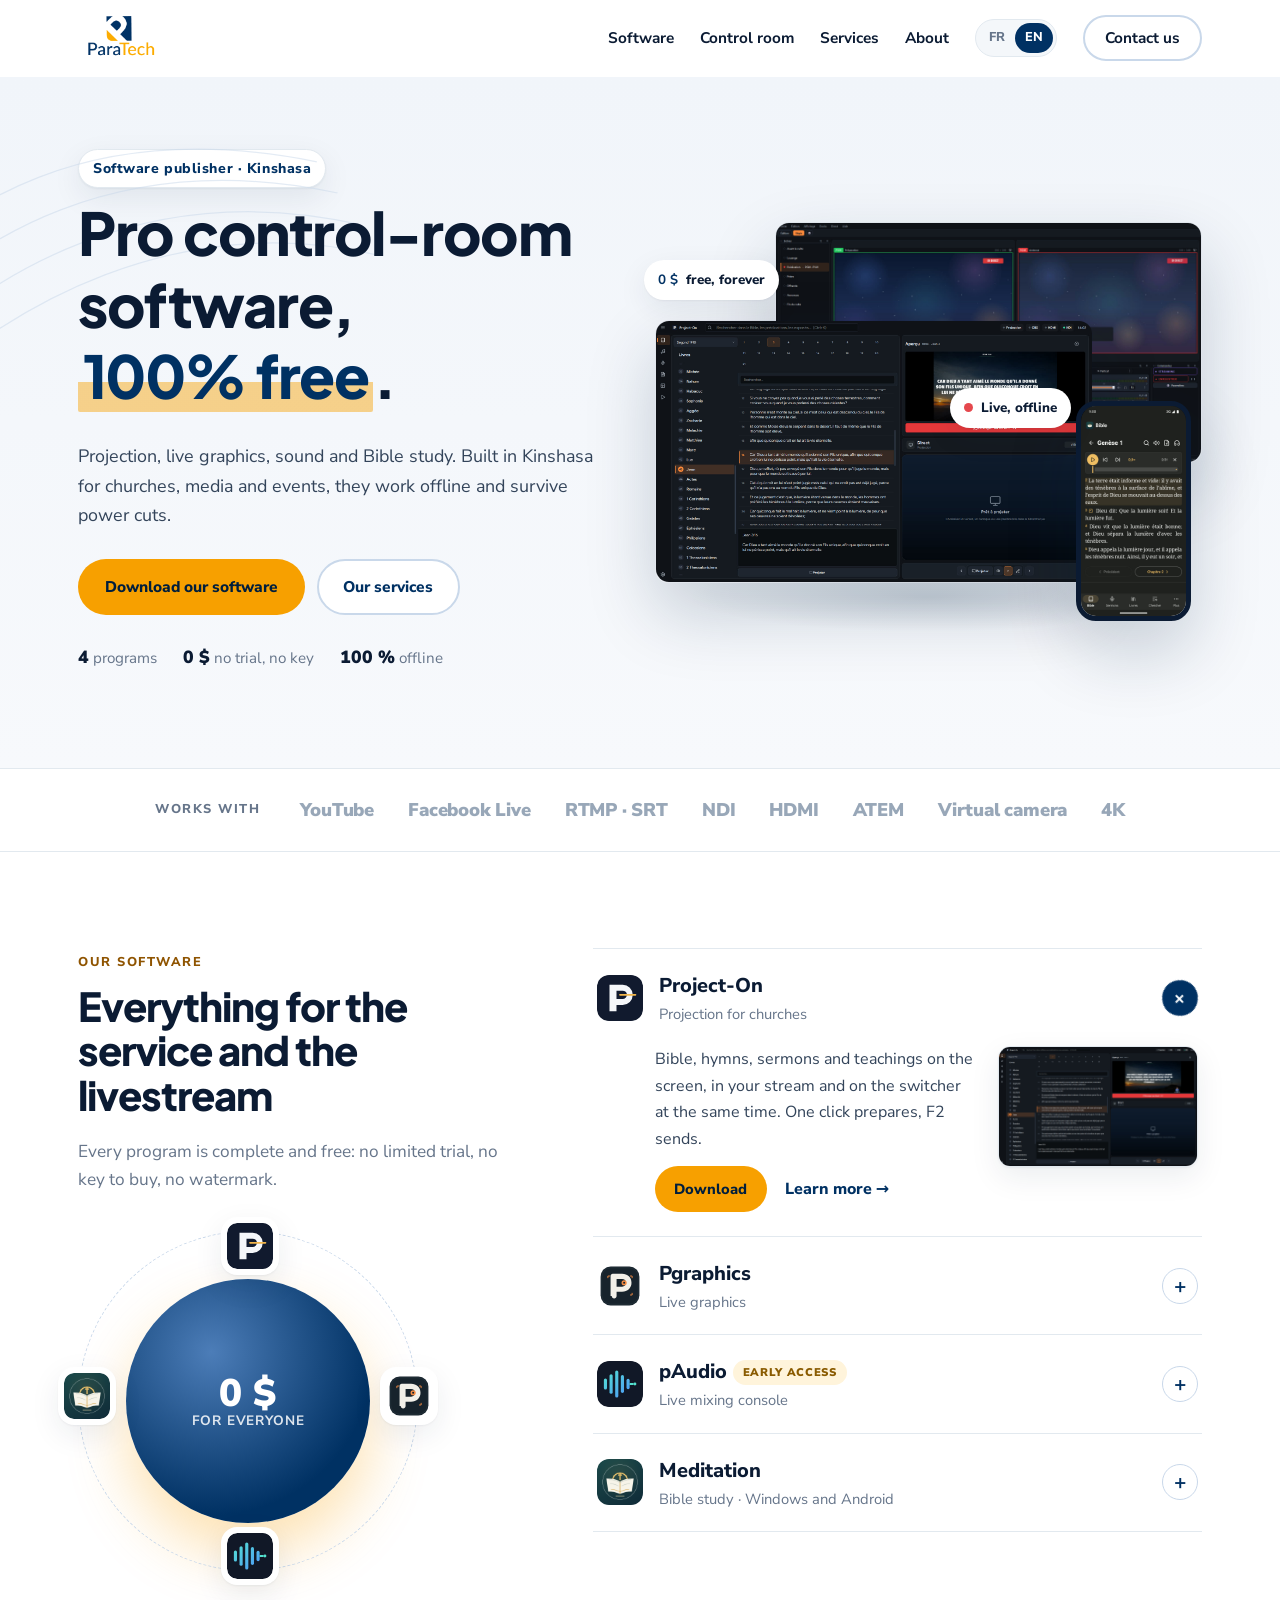
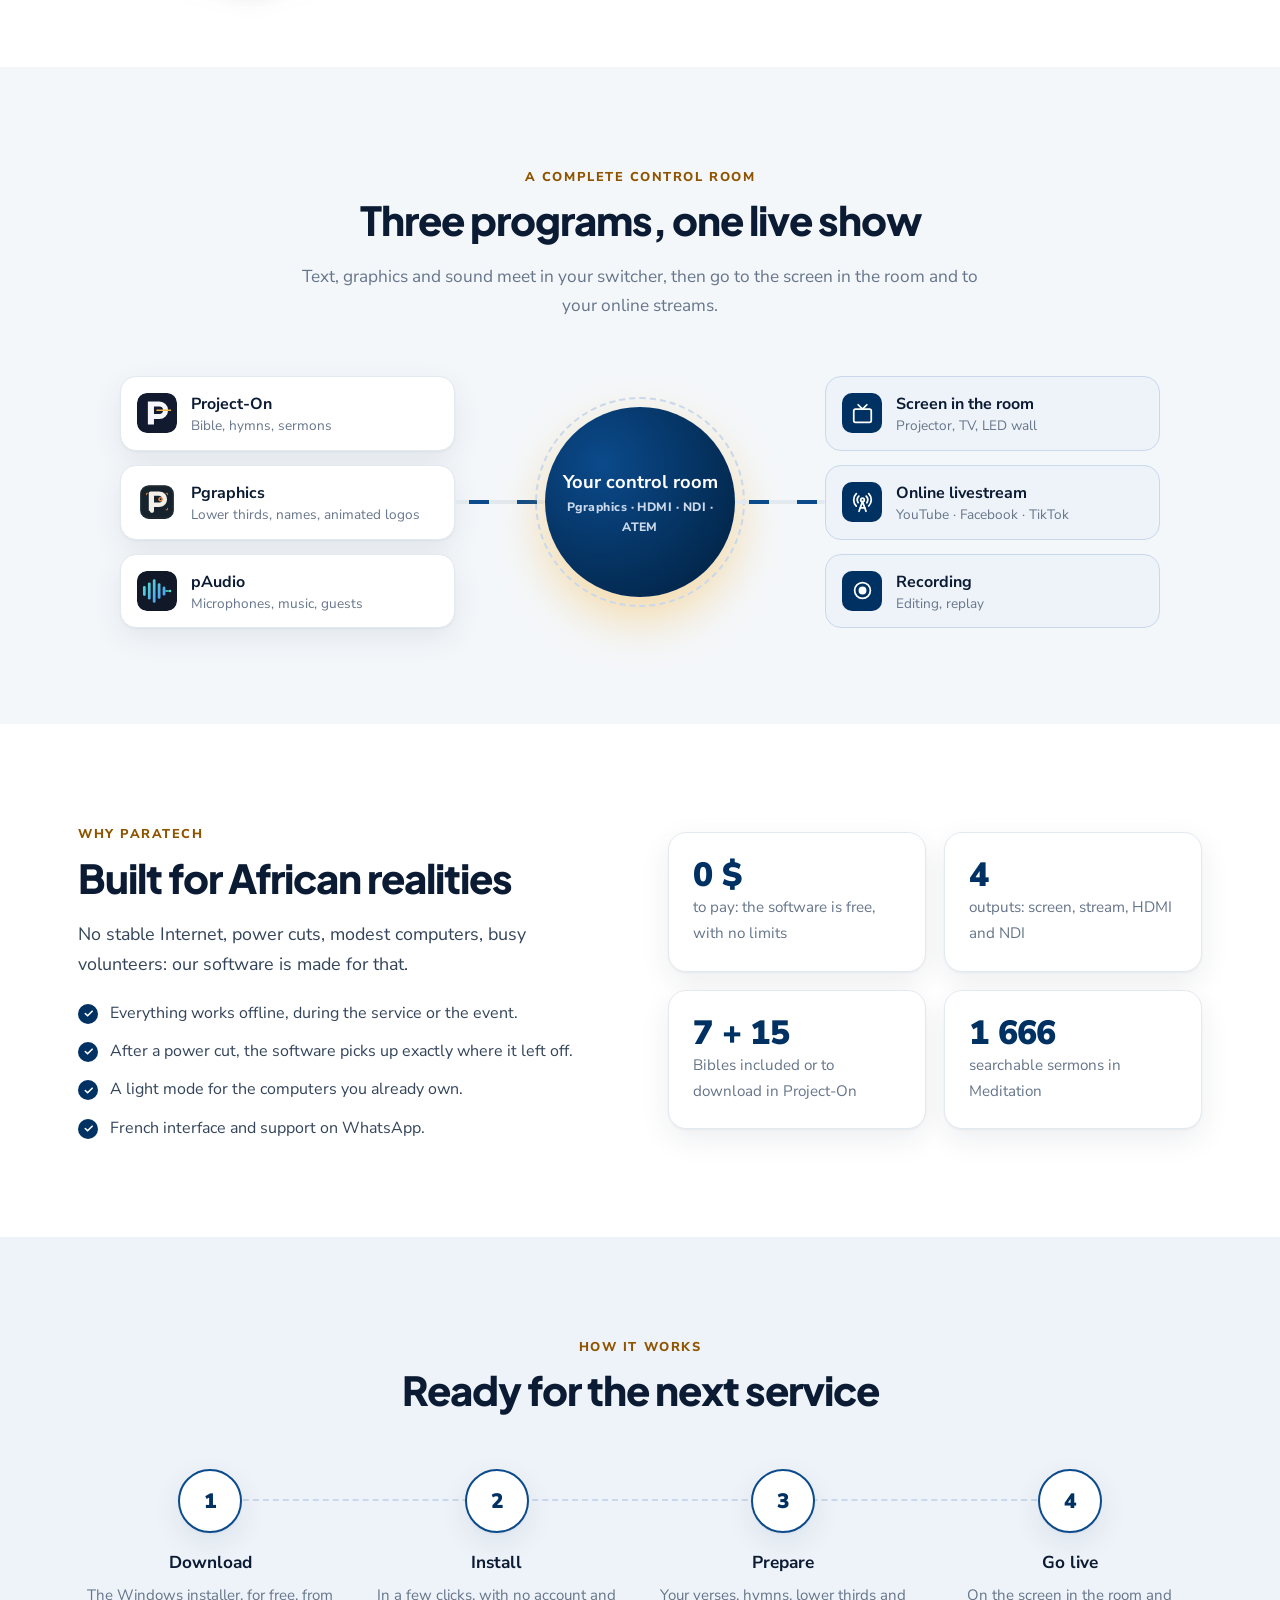
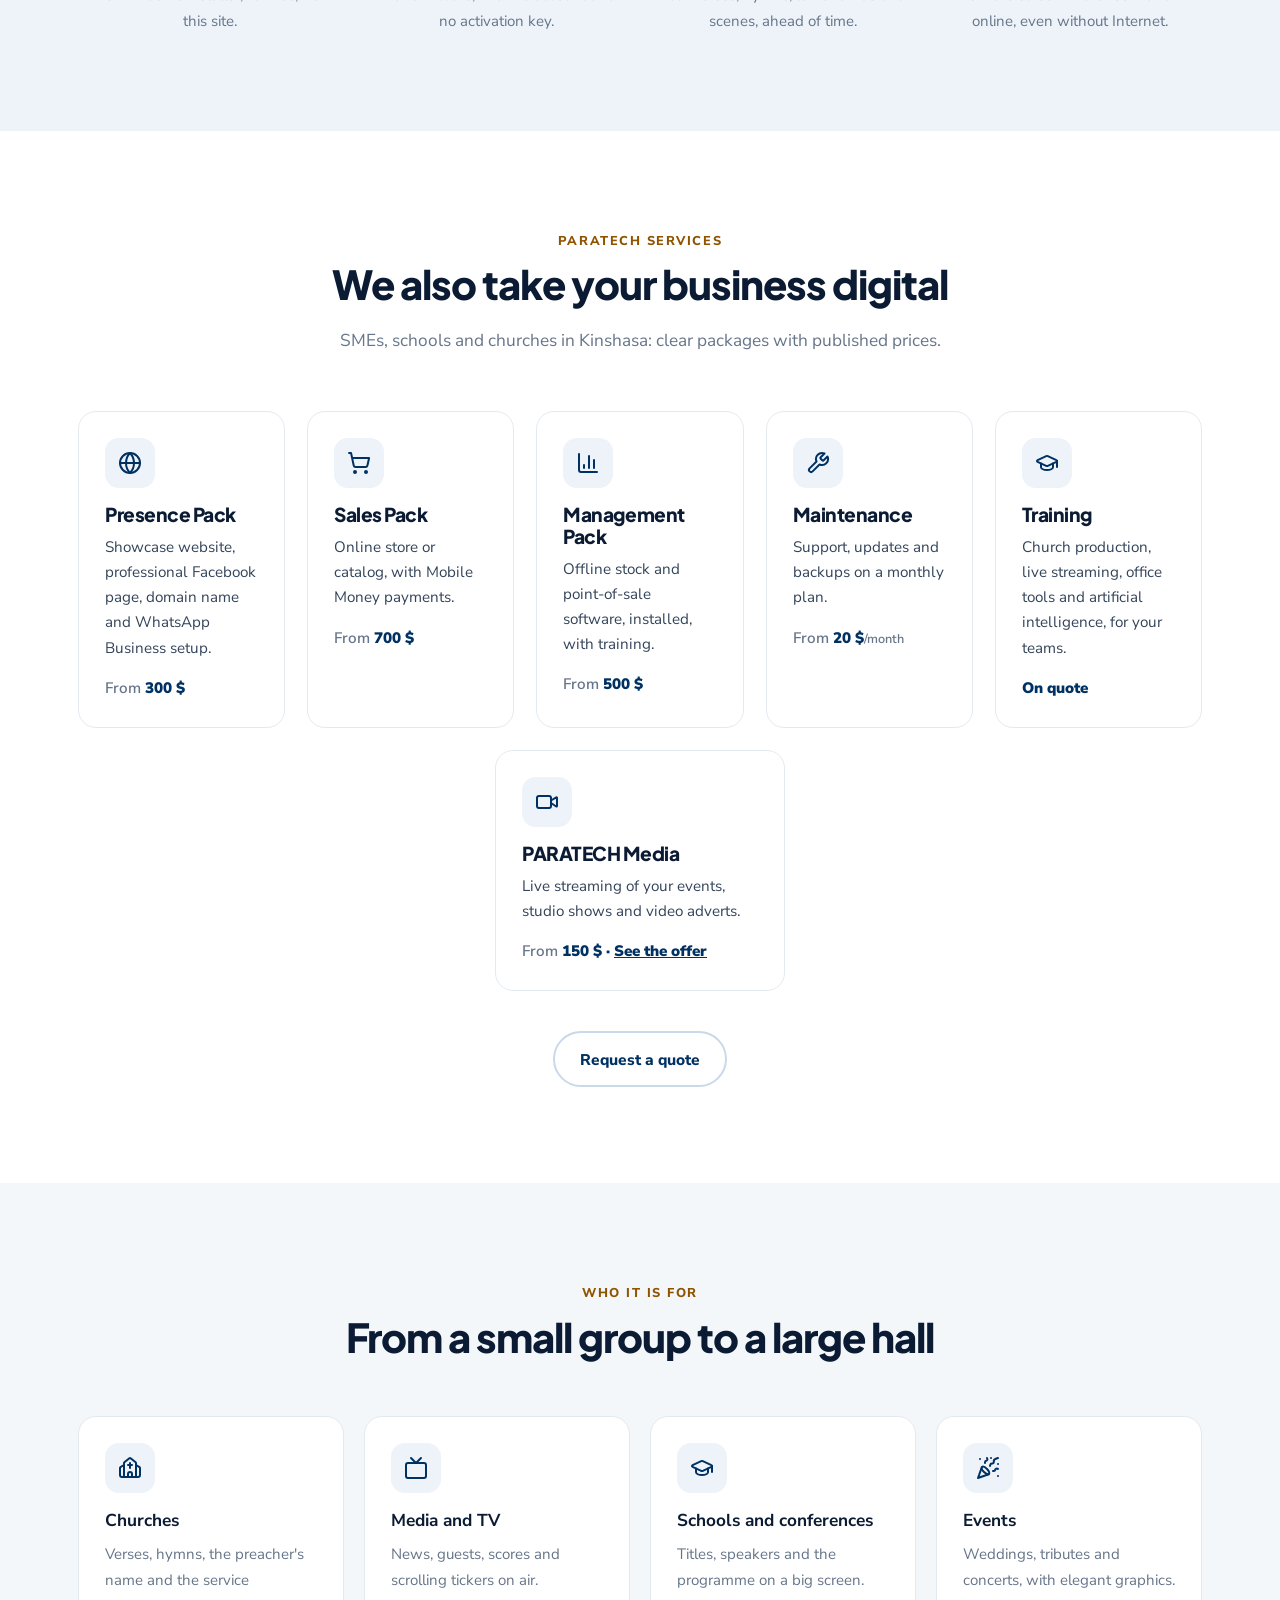
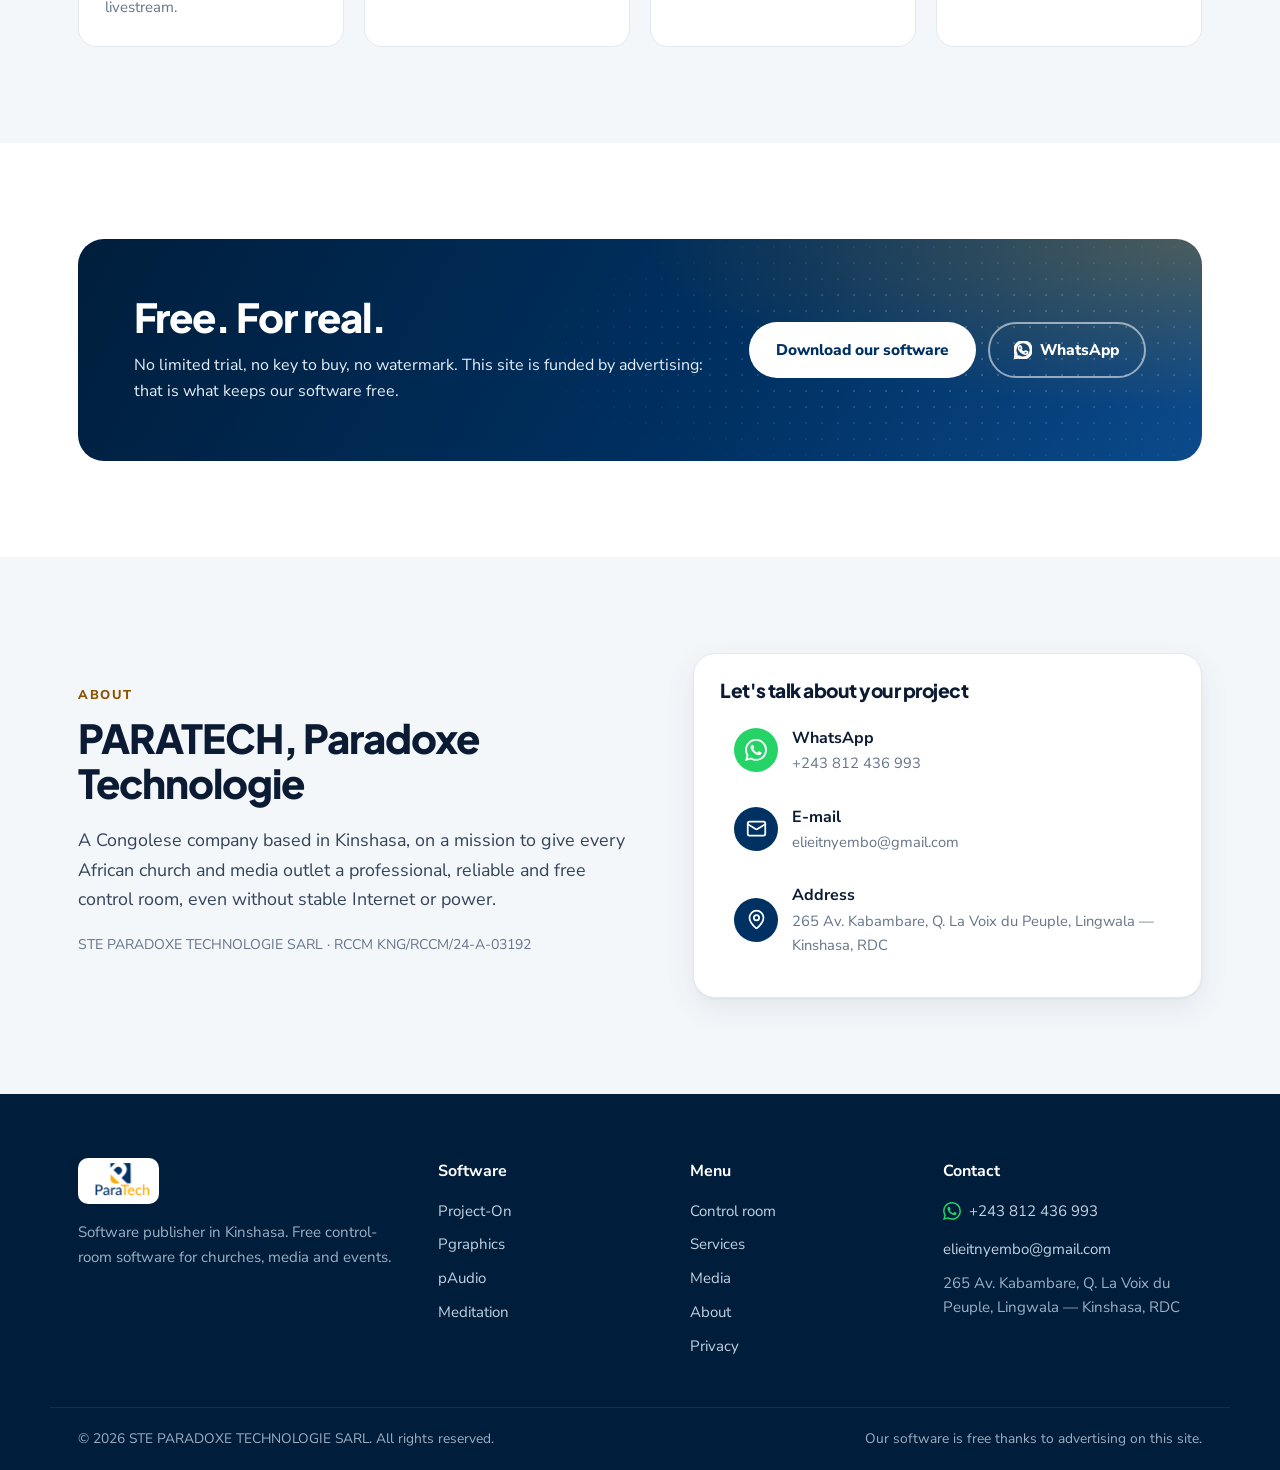
==== commit f5e597b7: "Ajoute le service PARATECH Média (direct d'événements et studio) Nouvelle page media.html avec l'off" ====
--- a/index.html
+++ b/index.html
@@ -254,6 +254,12 @@
           <p data-i18n="svc.s5d">Régie de culte, diffusion en direct, bureautique et intelligence artificielle, pour vos équipes.</p>
           <p class="svc-price" data-i18n="svc.s5p">Sur devis</p>
         </div>
+        <div class="service">
+          <div class="svc-icon" aria-hidden="true"><svg viewBox="0 0 24 24"><path d="m16 13 5.223 3.482a.5.5 0 0 0 .777-.416V7.87a.5.5 0 0 0-.752-.432L16 10.5" /> <rect x="2" y="6" width="14" height="12" rx="2" /></svg></div>
+          <h3 data-i18n="svc.s6">PARATECH Média</h3>
+          <p data-i18n="svc.s6d">Direct de vos événements, émissions en studio et spots publicitaires vidéo.</p>
+          <p class="svc-price"><span data-i18n="common.from">Dès</span> 150 $ · <a href="media.html" data-i18n="svc.s6l">Voir l'offre</a></p>
+        </div>
       </div>
       <div class="center"><a class="btn btn-ghost" data-quote href="#" data-i18n="svc.cta">Demander un devis</a></div>
     </div>
@@ -325,7 +331,7 @@
     </div>
     <div>
       <h4 data-i18n="footer.menu">Menu</h4>
-      <ul><li><a href="index.html#regie" data-i18n="nav.regie">Régie</a></li><li><a href="index.html#services" data-i18n="nav.services">Services</a></li><li><a href="index.html#apropos" data-i18n="nav.about">À propos</a></li><li><a href="confidentialite.html" data-i18n="footer.privacy">Confidentialité</a></li></ul>
+      <ul><li><a href="index.html#regie" data-i18n="nav.regie">Régie</a></li><li><a href="index.html#services" data-i18n="nav.services">Services</a></li><li><a href="media.html" data-i18n="nav.media">Média</a></li><li><a href="index.html#apropos" data-i18n="nav.about">À propos</a></li><li><a href="confidentialite.html" data-i18n="footer.privacy">Confidentialité</a></li></ul>
     </div>
     <div>
       <h4 data-i18n="footer.contact">Contact</h4>
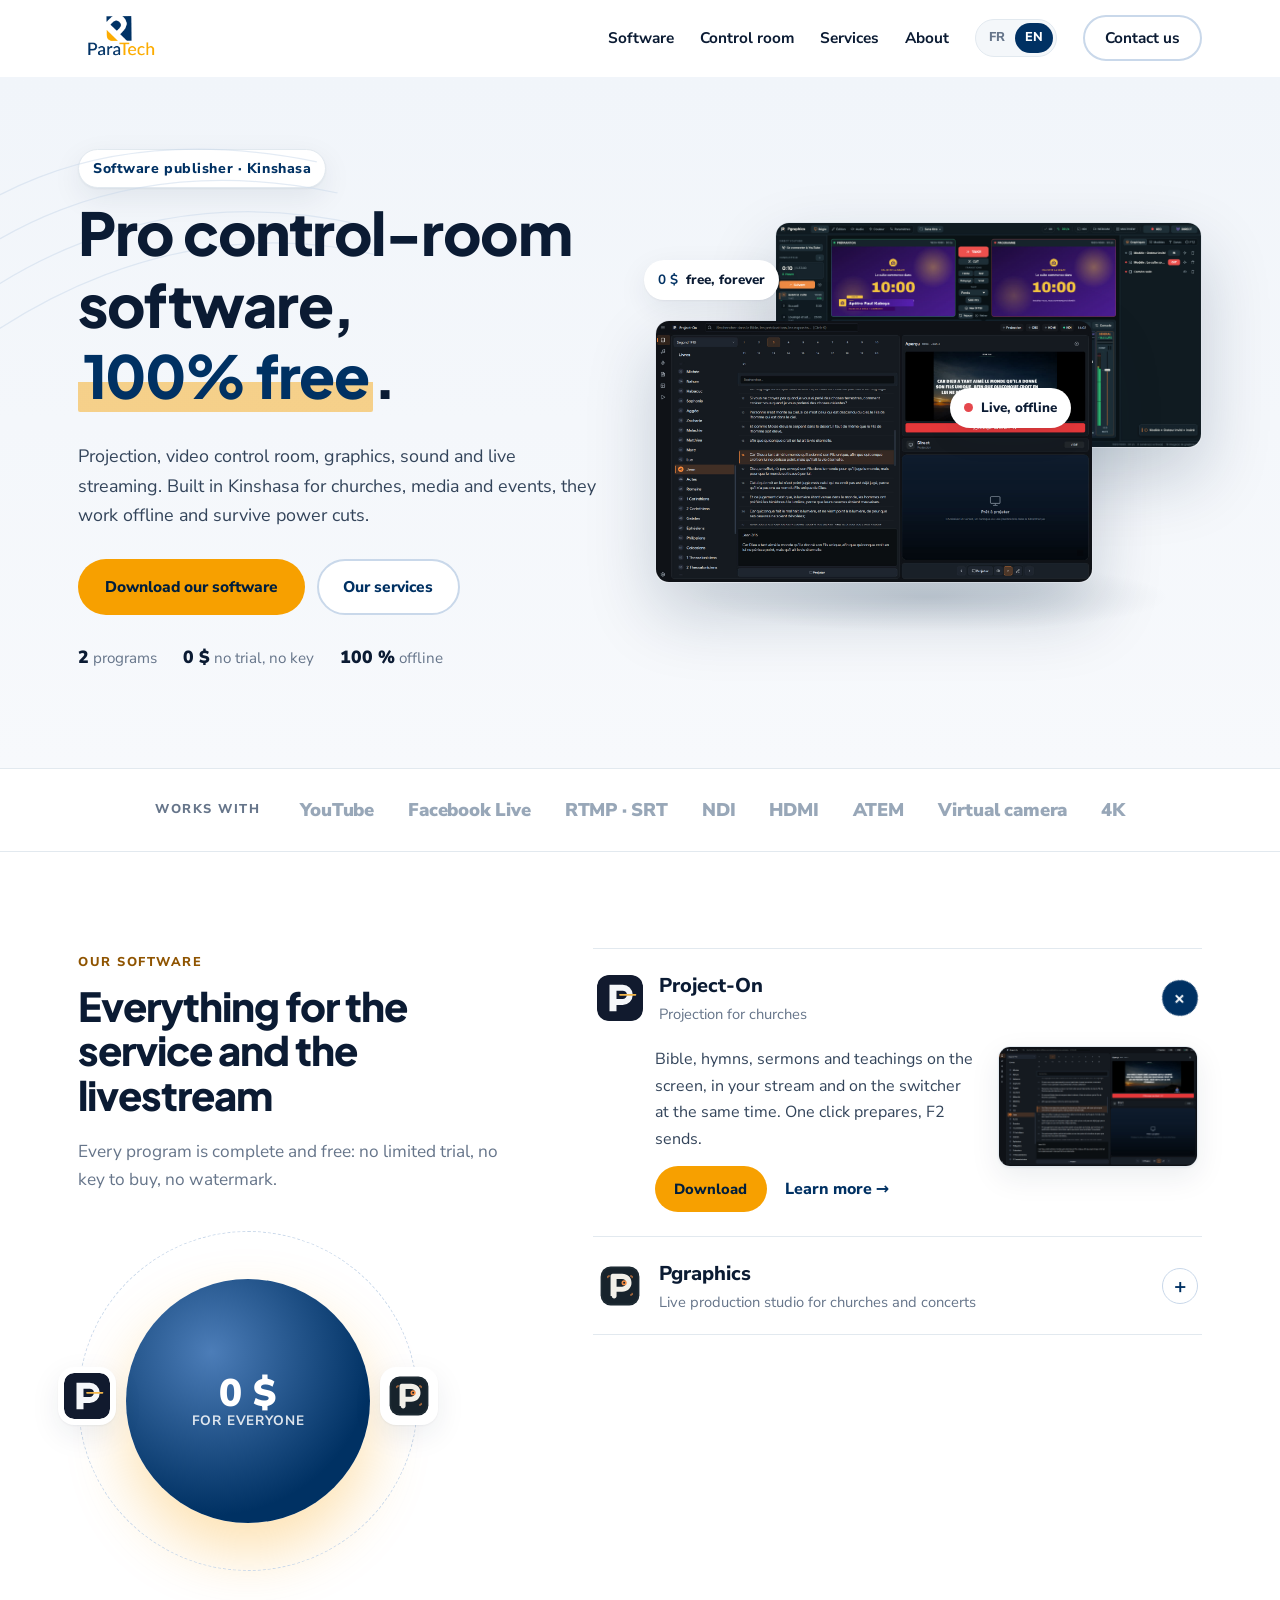
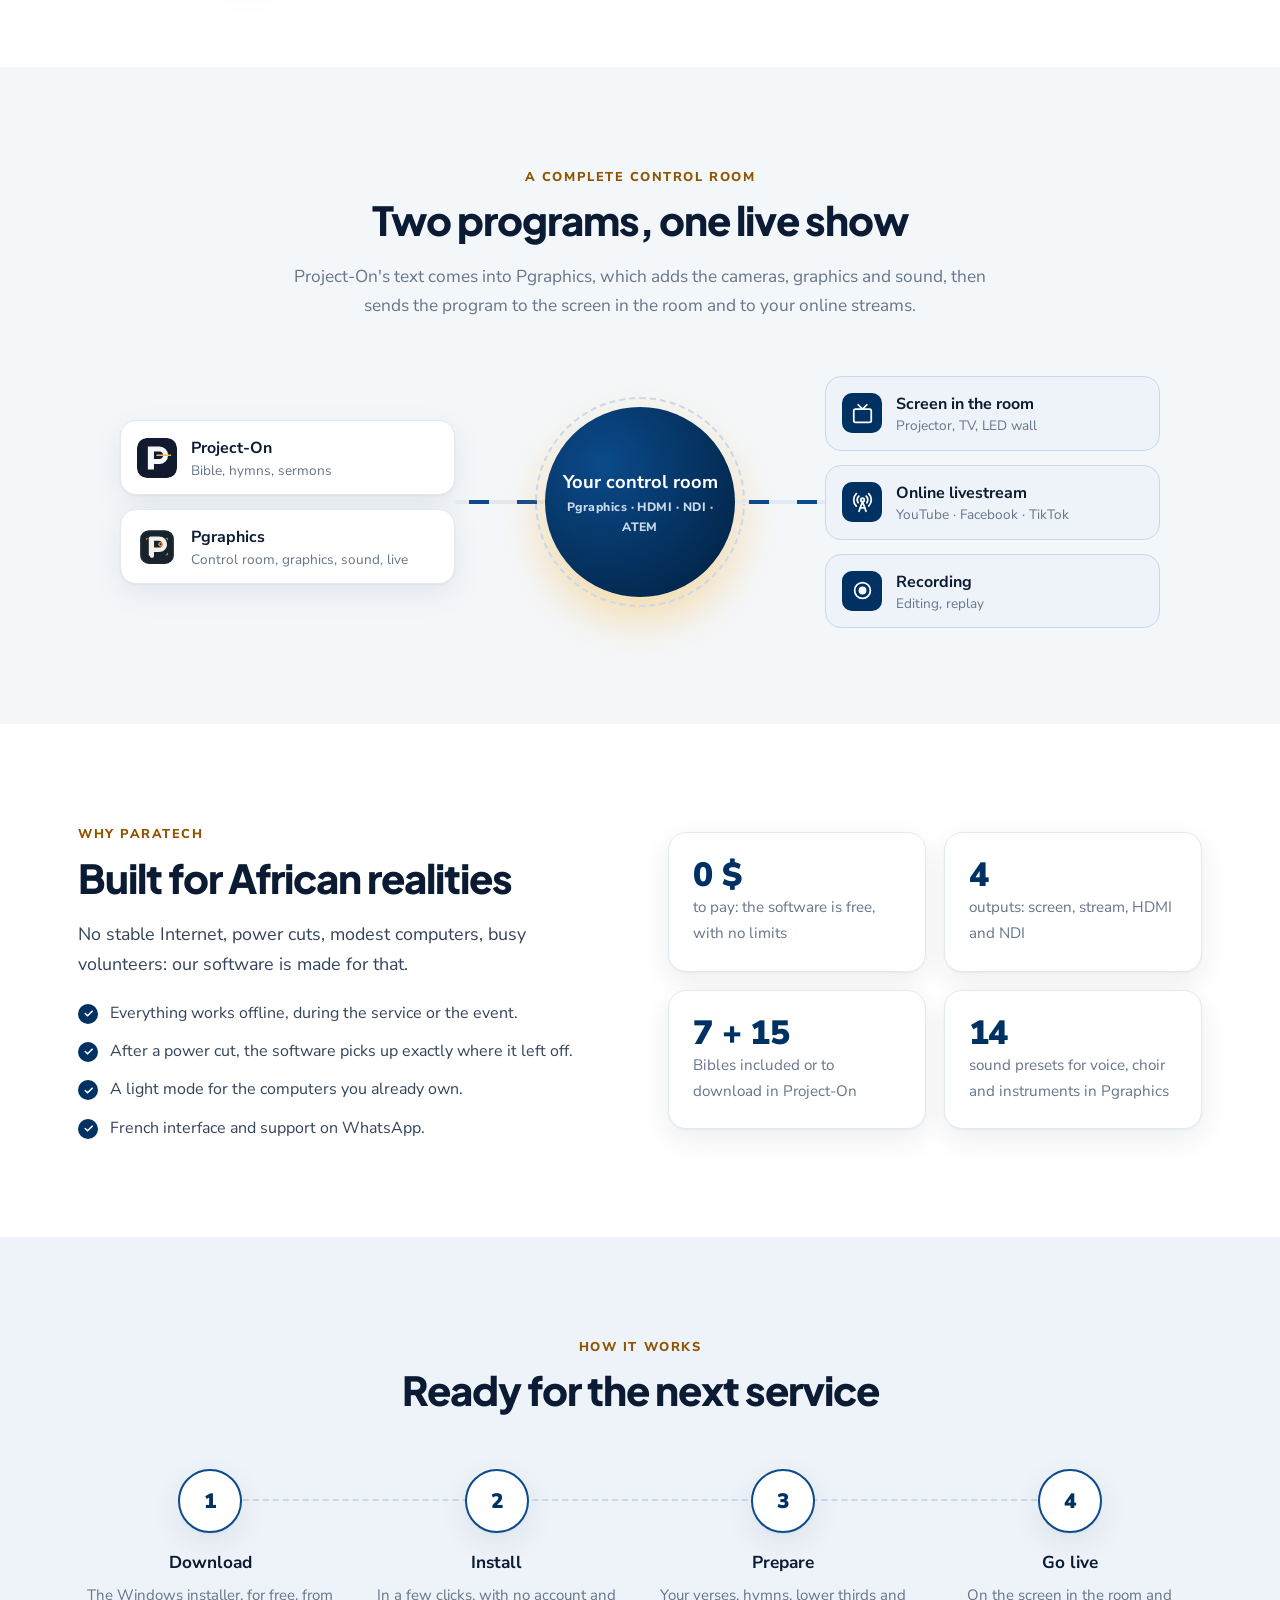
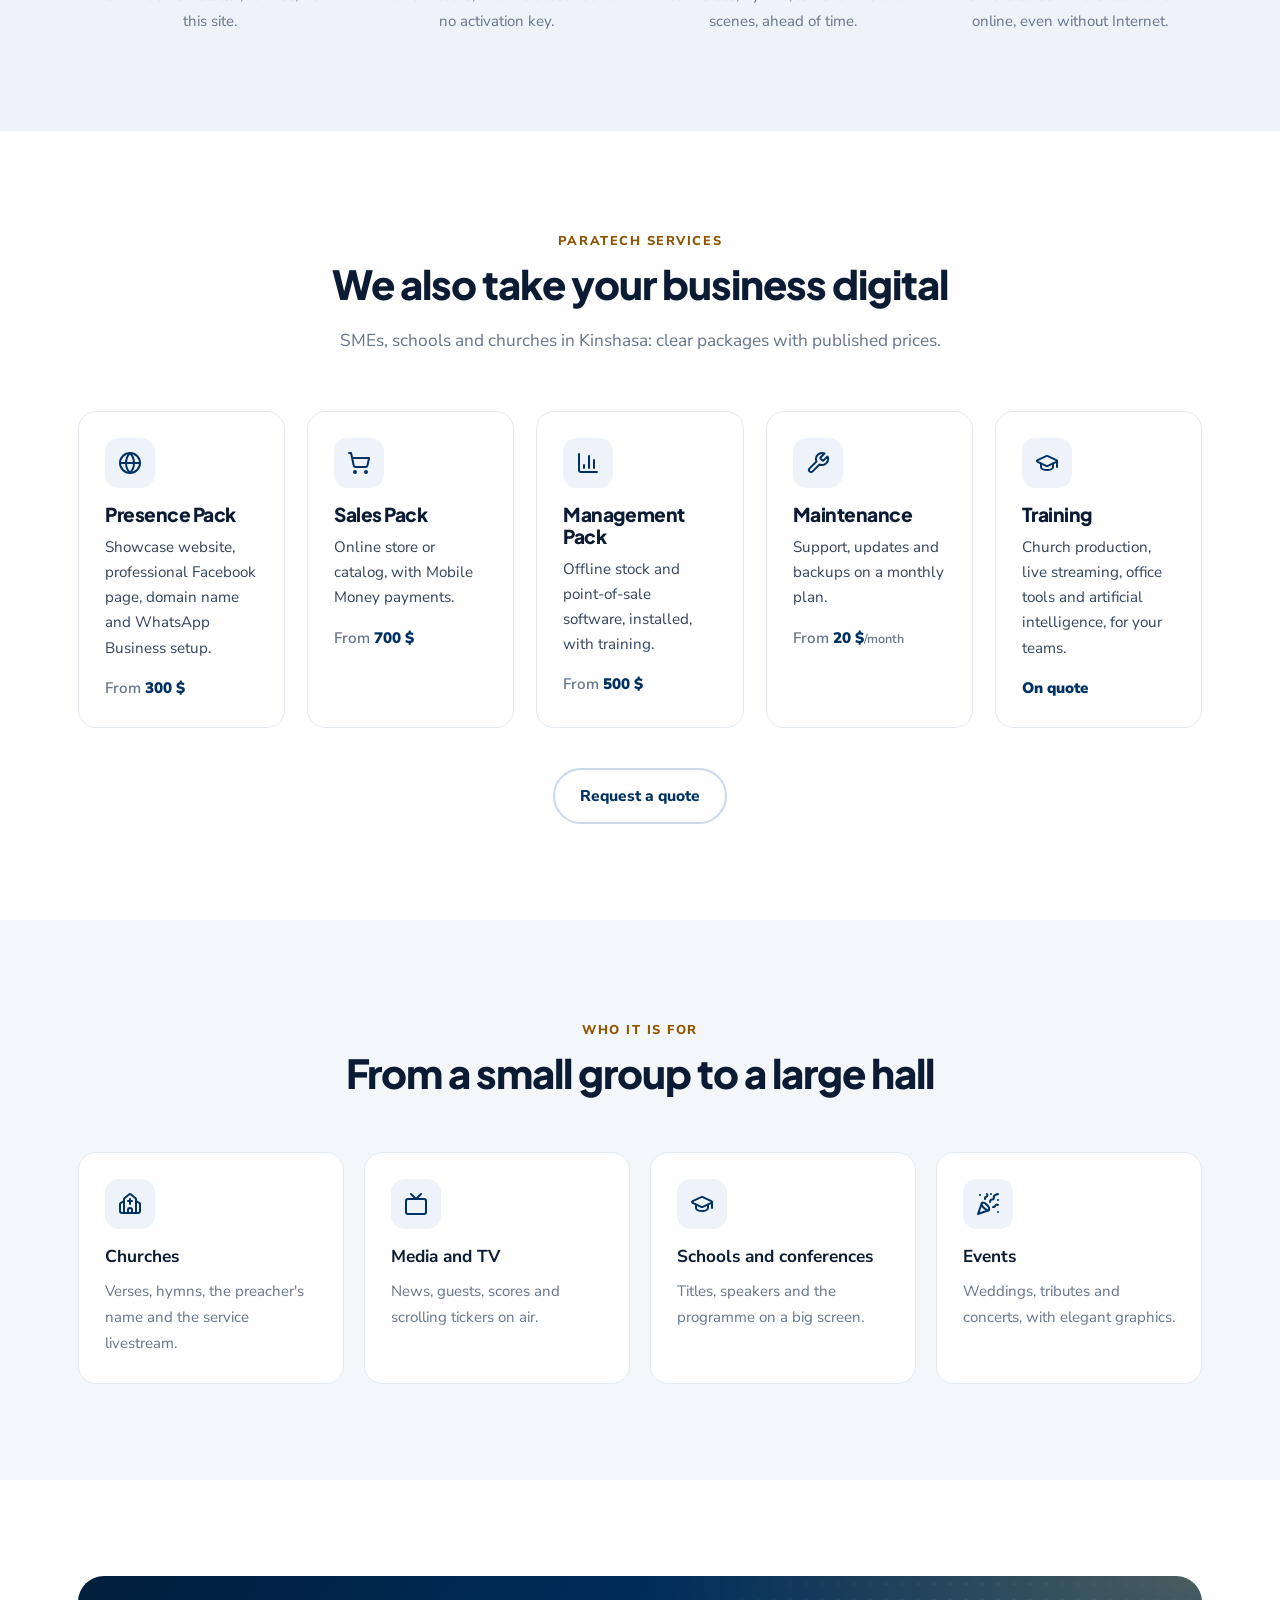
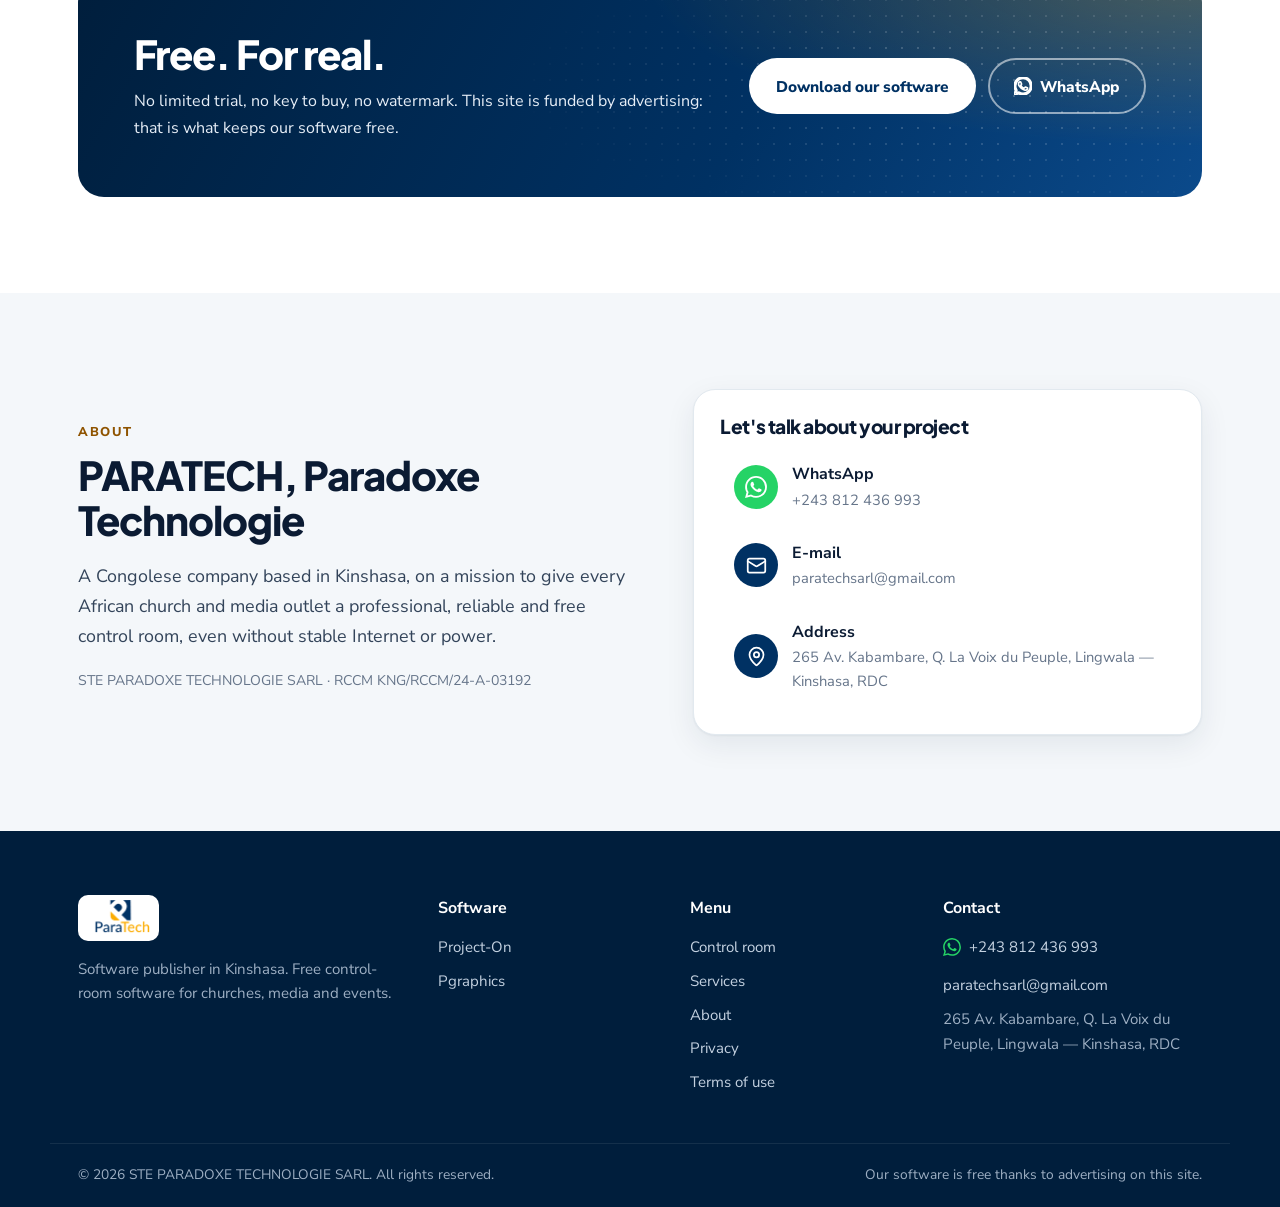
==== commit c38b3ed9: "Pgraphics 0.3.0 (version native) : nouvelles captures, page réécrite ; retrait de pAudio et Meditati" ====
--- a/index.html
+++ b/index.html
@@ -4,15 +4,15 @@
   <meta charset="utf-8">
   <meta name="viewport" content="width=device-width, initial-scale=1">
   <title>PARATECH — Logiciels de régie gratuits pour églises et médias</title>
-  <meta name="description" content="PARATECH, éditeur de logiciels à Kinshasa : Project-On (projection), Pgraphics (habillage graphique), pAudio (mixage live) et Meditation (étude biblique). 100 % gratuits, hors ligne.">
+  <meta name="description" content="PARATECH, éditeur de logiciels à Kinshasa : Project-On (projection) et Pgraphics (régie vidéo, graphiques, son et direct YouTube). 100 % gratuits.">
   <meta property="og:title" content="PARATECH — Logiciels de régie gratuits">
-  <meta property="og:description" content="Projection, habillage graphique, son et étude biblique. Conçus à Kinshasa, gratuits, hors ligne.">
+  <meta property="og:description" content="Projection, régie vidéo, graphiques, son et direct. Conçus à Kinshasa, gratuits.">
   <meta property="og:image" content="assets/img/projecton/pc-bible.jpg">
   <link rel="icon" href="assets/img/paratech-logo.png">
   <link rel="preconnect" href="https://fonts.googleapis.com">
   <link rel="preconnect" href="https://fonts.gstatic.com" crossorigin>
   <link href="https://fonts.googleapis.com/css2?family=Nunito+Sans:opsz,wght@6..12,400;6..12,600;6..12,700;6..12,800;6..12,900&family=Plus+Jakarta+Sans:wght@700;800&display=swap" rel="stylesheet">
-  <link rel="stylesheet" href="assets/css/style.css?v=20261008">
+  <link rel="stylesheet" href="assets/css/style.css?v=20261028">
 </head>
 <body>
 
@@ -41,22 +41,21 @@
       <div class="hero-copy">
         <p class="eyebrow pill" data-i18n="hero.eyebrow">Éditeur de logiciels · Kinshasa</p>
         <h1 class="split" data-i18n="hero.title">Des logiciels de régie pro, <span class="accent">100 % gratuits</span>.</h1>
-        <p class="lead" data-i18n="hero.lead">Projection, habillage graphique, son et étude biblique. Conçus à Kinshasa pour les églises, les médias et les événements, ils fonctionnent hors ligne et tiennent les coupures de courant.</p>
+        <p class="lead" data-i18n="hero.lead">Projection, régie vidéo, graphiques, son et direct. Conçus à Kinshasa pour les églises, les médias et les événements, ils fonctionnent hors ligne et tiennent les coupures de courant.</p>
         <div class="hero-actions">
           <a href="#logiciels" class="btn btn-primary" data-i18n="hero.cta1">Télécharger nos logiciels</a>
           <a href="#services" class="btn btn-ghost" data-i18n="hero.cta2">Nos services</a>
         </div>
         <ul class="hero-facts">
-          <li><strong data-count="4">4</strong> <span data-i18n="hero.f1">logiciels</span></li>
+          <li><strong data-count="2">2</strong> <span data-i18n="hero.f1">logiciels</span></li>
           <li><strong>0 $</strong> <span data-i18n="hero.f2">sans essai ni clé</span></li>
           <li><strong><span data-count="100">100</span> %</strong> <span data-i18n="hero.f3">hors ligne</span></li>
         </ul>
       </div>
       <div class="hero-visual" aria-hidden="true">
         <div class="stack">
-          <img class="stack-back" src="assets/img/pgraphics/pg-regie-016.jpg" alt="" width="1920" height="1080">
+          <img class="stack-back" src="assets/img/pgraphics/pg-regie-030.jpg" alt="" width="1920" height="1009">
           <img class="stack-front" src="assets/img/projecton/pc-bible.jpg" alt="" width="1600" height="960">
-          <img class="stack-phone" src="assets/img/meditation/android-bible-lecture-audio.jpg" alt="" width="540" height="1080">
           <span class="chip chip-free"><b>0 $</b> <span data-i18n="hero.chip1">gratuit, pour toujours</span></span>
           <span class="chip chip-offline"><span class="dot live"></span> <span data-i18n="hero.chip2">En direct, hors ligne</span></span>
         </div>
@@ -84,8 +83,6 @@
         <div class="orbit" aria-hidden="true">
           <img src="assets/img/projecton-icon.svg" alt="">
           <img src="assets/img/pgraphics-icon.svg" alt="">
-          <img src="assets/img/paudio-icon.svg" alt="">
-          <img src="assets/img/meditation-icon.png" alt="">
           <span>0 $<small data-i18n="cat.orbit">pour tous</small></span>
         </div>
       </div>
@@ -105,45 +102,18 @@
           </div>
         </details>
         <details>
-          <summary><img src="assets/img/pgraphics-icon.svg" alt=""><span class="acc-title"><b>Pgraphics</b><small data-i18n="p.pg.kicker">Habillage graphique en direct</small></span></summary>
+          <summary><img src="assets/img/pgraphics-icon.svg" alt=""><span class="acc-title"><b>Pgraphics</b><small data-i18n="p.pg.kicker">Studio de diffusion pour cultes et concerts</small></span></summary>
           <div class="acc-body">
             <div>
-              <p data-i18n="p.pg.desc">Bandeaux, noms, logos et scores animés sur votre vidéo, enregistrés et diffusés en direct, sur l'HDMI ou le NDI, sans fond vert.</p>
+              <p data-i18n="p.pg.desc">Régie vidéo, graphiques animés, console de son professionnelle et direct YouTube dans un seul logiciel : vous préparez, vous envoyez à l'antenne, vous enregistrez et diffusez en même temps.</p>
               <div class="acc-actions">
                 <a class="btn btn-primary" data-dl="pgraphics" href="#" data-i18n="common.download">Télécharger</a>
                 <a class="link-arrow" href="pgraphics.html" data-i18n="common.discover">Découvrir</a>
               </div>
             </div>
-            <img src="assets/img/pgraphics/pg-preparation-016.jpg" alt="Pgraphics : page Régie avec préparation et antenne" loading="lazy" width="1920" height="1080">
+            <img src="assets/img/pgraphics/pg-regie-030.jpg" alt="Pgraphics : la Régie avec le conducteur du culte, la préparation, le programme et la console" loading="lazy" width="1920" height="1009">
           </div>
         </details>
-        <details>
-          <summary><img src="assets/img/paudio-icon.svg" alt=""><span class="acc-title"><b>pAudio <span class="tag tag-soon" data-i18n="common.early">Accès anticipé</span></b><small data-i18n="p.pa.kicker">Console de mixage live</small></span></summary>
-          <div class="acc-body">
-            <div>
-              <p data-i18n="p.pa.desc">De 2 à 32 pistes, effets VST3, mix-minus pour les invités à distance, sortie NDI et enregistrement multipiste. Version d'accès anticipé, gratuite.</p>
-              <div class="acc-actions">
-                <a class="btn btn-primary" data-dl="paudio" href="#" data-i18n="common.download">Télécharger</a>
-                <a class="link-arrow" href="paudio.html" data-i18n="common.discover">Découvrir</a>
-              </div>
-            </div>
-            <img src="assets/img/paudio/console.jpg" alt="Console pAudio" loading="lazy" width="1600" height="900">
-          </div>
-        </details>
-        <details>
-          <summary><img src="assets/img/meditation-icon.png" alt=""><span class="acc-title"><b>Meditation</b><small data-i18n="p.me.kicker">Étude biblique · Windows et Android</small></span></summary>
-          <div class="acc-body">
-            <div>
-              <p data-i18n="p.me.desc">La Bible, les sermons et les livres dans une bibliothèque d'étude : recherche globale, surlignages et lecture à voix haute, sans Internet.</p>
-              <div class="acc-actions">
-                <a class="btn btn-primary" data-dl="meditationAndroid" href="#">Android</a>
-                <a class="btn btn-ghost" data-dl="meditationWindows" href="#">Windows</a>
-                <a class="link-arrow" href="meditation.html" data-i18n="common.discover">Découvrir</a>
-              </div>
-            </div>
-            <img src="assets/img/meditation/pc-sermons.jpg" alt="Meditation pour Windows : un sermon ouvert" loading="lazy" width="1600" height="960">
-          </div>
-        </details>
       </div>
     </div>
   </section>
@@ -155,14 +125,13 @@
     <div class="container">
       <div class="section-head">
         <p class="eyebrow" data-i18n="eco.eyebrow">Une régie complète</p>
-        <h2 data-i18n="eco.title">Trois logiciels, un seul direct</h2>
-        <p class="section-sub" data-i18n="eco.sub">Les textes, les graphismes et le son se retrouvent dans votre mélangeur, puis partent vers l'écran de la salle et vers vos diffusions en ligne.</p>
+        <h2 data-i18n="eco.title">Deux logiciels, un seul direct</h2>
+        <p class="section-sub" data-i18n="eco.sub">Les textes de Project-On arrivent dans Pgraphics, qui y ajoute les caméras, les graphismes et le son, puis envoie le programme vers l'écran de la salle et vers vos diffusions en ligne.</p>
       </div>
       <div class="flow">
         <div class="flow-col">
           <a href="project-on.html" class="flow-node"><img src="assets/img/projecton-icon.svg" alt="" width="40" height="40"><span><b>Project-On</b><small data-i18n="eco.n1">Bible, cantiques, prédications</small></span></a>
-          <a href="pgraphics.html" class="flow-node"><img src="assets/img/pgraphics-icon.svg" alt="" width="40" height="40"><span><b>Pgraphics</b><small data-i18n="eco.n2">Bandeaux, noms, logos animés</small></span></a>
-          <a href="paudio.html" class="flow-node"><img src="assets/img/paudio-icon.svg" alt="" width="40" height="40"><span><b>pAudio</b><small data-i18n="eco.n3">Micros, musique, invités</small></span></a>
+          <a href="pgraphics.html" class="flow-node"><img src="assets/img/pgraphics-icon.svg" alt="" width="40" height="40"><span><b>Pgraphics</b><small data-i18n="eco.n2">Régie, graphiques, son, direct</small></span></a>
         </div>
         <div class="flow-link" aria-hidden="true"><i></i></div>
         <div class="flow-hub"><span class="hub-ring" aria-hidden="true"></span><b data-i18n="eco.hub">Votre régie</b><small>Pgraphics · HDMI · NDI · ATEM</small></div>
@@ -194,7 +163,7 @@
         <div class="why-card"><b>0 $</b><span data-i18n="why.s1">à payer : les logiciels sont gratuits, sans limite</span></div>
         <div class="why-card"><b>4</b><span data-i18n="why.s2">sorties : écran, diffusion, HDMI et NDI</span></div>
         <div class="why-card"><b>7 + 15</b><span data-i18n="why.s3">Bibles fournies ou à télécharger dans Project-On</span></div>
-        <div class="why-card"><b>1 666</b><span data-i18n="why.s4">sermons cherchables dans Meditation</span></div>
+        <div class="why-card"><b>14</b><span data-i18n="why.s4">préréglages de son pour la voix, le chœur et les instruments dans Pgraphics</span></div>
       </div>
     </div>
   </section>
@@ -253,12 +222,6 @@
           <h3 data-i18n="svc.s5">Formation</h3>
           <p data-i18n="svc.s5d">Régie de culte, diffusion en direct, bureautique et intelligence artificielle, pour vos équipes.</p>
           <p class="svc-price" data-i18n="svc.s5p">Sur devis</p>
-        </div>
-        <div class="service">
-          <div class="svc-icon" aria-hidden="true"><svg viewBox="0 0 24 24"><path d="m16 13 5.223 3.482a.5.5 0 0 0 .777-.416V7.87a.5.5 0 0 0-.752-.432L16 10.5" /> <rect x="2" y="6" width="14" height="12" rx="2" /></svg></div>
-          <h3 data-i18n="svc.s6">PARATECH Média</h3>
-          <p data-i18n="svc.s6d">Direct de vos événements, émissions en studio et spots publicitaires vidéo.</p>
-          <p class="svc-price"><span data-i18n="common.from">Dès</span> 150 $ · <a href="media.html" data-i18n="svc.s6l">Voir l'offre</a></p>
         </div>
       </div>
       <div class="center"><a class="btn btn-ghost" data-quote href="#" data-i18n="svc.cta">Demander un devis</a></div>
@@ -327,11 +290,11 @@
     </div>
     <div>
       <h4 data-i18n="footer.software">Logiciels</h4>
-      <ul><li><a href="project-on.html">Project-On</a></li><li><a href="pgraphics.html">Pgraphics</a></li><li><a href="paudio.html">pAudio</a></li><li><a href="meditation.html">Meditation</a></li></ul>
+      <ul><li><a href="project-on.html">Project-On</a></li><li><a href="pgraphics.html">Pgraphics</a></li></ul>
     </div>
     <div>
       <h4 data-i18n="footer.menu">Menu</h4>
-      <ul><li><a href="index.html#regie" data-i18n="nav.regie">Régie</a></li><li><a href="index.html#services" data-i18n="nav.services">Services</a></li><li><a href="media.html" data-i18n="nav.media">Média</a></li><li><a href="index.html#apropos" data-i18n="nav.about">À propos</a></li><li><a href="confidentialite.html" data-i18n="footer.privacy">Confidentialité</a></li></ul>
+      <ul><li><a href="index.html#regie" data-i18n="nav.regie">Régie</a></li><li><a href="index.html#services" data-i18n="nav.services">Services</a></li><li><a href="index.html#apropos" data-i18n="nav.about">À propos</a></li><li><a href="confidentialite.html" data-i18n="footer.privacy">Confidentialité</a></li><li><a href="conditions.html" data-i18n="footer.terms">Conditions d'utilisation</a></li></ul>
     </div>
     <div>
       <h4 data-i18n="footer.contact">Contact</h4>
@@ -344,8 +307,8 @@
   </div>
 </footer>
 
-<script src="assets/js/config.js?v=20261008"></script>
-<script src="assets/js/i18n.js?v=20261008"></script>
-<script src="assets/js/main.js?v=20261008"></script>
+<script src="assets/js/config.js?v=20261028"></script>
+<script src="assets/js/i18n.js?v=20261028"></script>
+<script src="assets/js/main.js?v=20261028"></script>
 </body>
 </html>
--- a/assets/css/style.css
+++ b/assets/css/style.css
@@ -166,10 +166,8 @@
 .orbit::before { content: ""; position: absolute; inset: 14%; border-radius: 50%; background: radial-gradient(circle at 35% 30%, var(--navy-400), var(--navy-700) 70%); box-shadow: 0 30px 60px rgba(247, 160, 0,.3); }
 .orbit::after { content: ""; position: absolute; inset: 0; border-radius: 50%; border: 1.5px dashed var(--sky); animation: spin 40s linear infinite; }
 .orbit img { position: absolute; width: 58px; height: 58px; border-radius: 16px; background: #fff; padding: 6px; box-shadow: var(--shadow); z-index: 1; }
-.orbit img:nth-child(1) { top: -4%; left: 42%; }
+.orbit img:nth-child(1) { top: 40%; left: -6%; }
 .orbit img:nth-child(2) { top: 40%; right: -6%; }
-.orbit img:nth-child(3) { bottom: -4%; left: 42%; }
-.orbit img:nth-child(4) { top: 40%; left: -6%; }
 .orbit span { position: absolute; inset: 0; display: grid; place-content: center; text-align: center; color: #fff; font-weight: 900; font-size: 2.4rem; z-index: 1; line-height: 1.05; }
 .orbit span small { display: block; font-size: .85rem; font-weight: 700; opacity: .85; letter-spacing: .06em; text-transform: uppercase; }
 @keyframes spin { to { transform: rotate(360deg); } }
@@ -425,6 +423,8 @@
 .prose { max-width: 780px; margin: 0 auto; }
 .prose h2 { font-size: 1.4rem; margin-top: 2em; }
 .prose a { color: var(--navy-700); font-weight: 700; }
+.prose h3 { font-size: 1.1rem; margin-top: 1.6em; }
+.prose code { font-size: .88em; background: rgba(0, 0, 0, .06); padding: 1px 6px; border-radius: 4px; overflow-wrap: anywhere; }
 
 /* Lightbox */
 .lightbox { border: 0; padding: 0; background: transparent; max-width: min(1400px, 94vw); width: 100%; overflow: visible; }
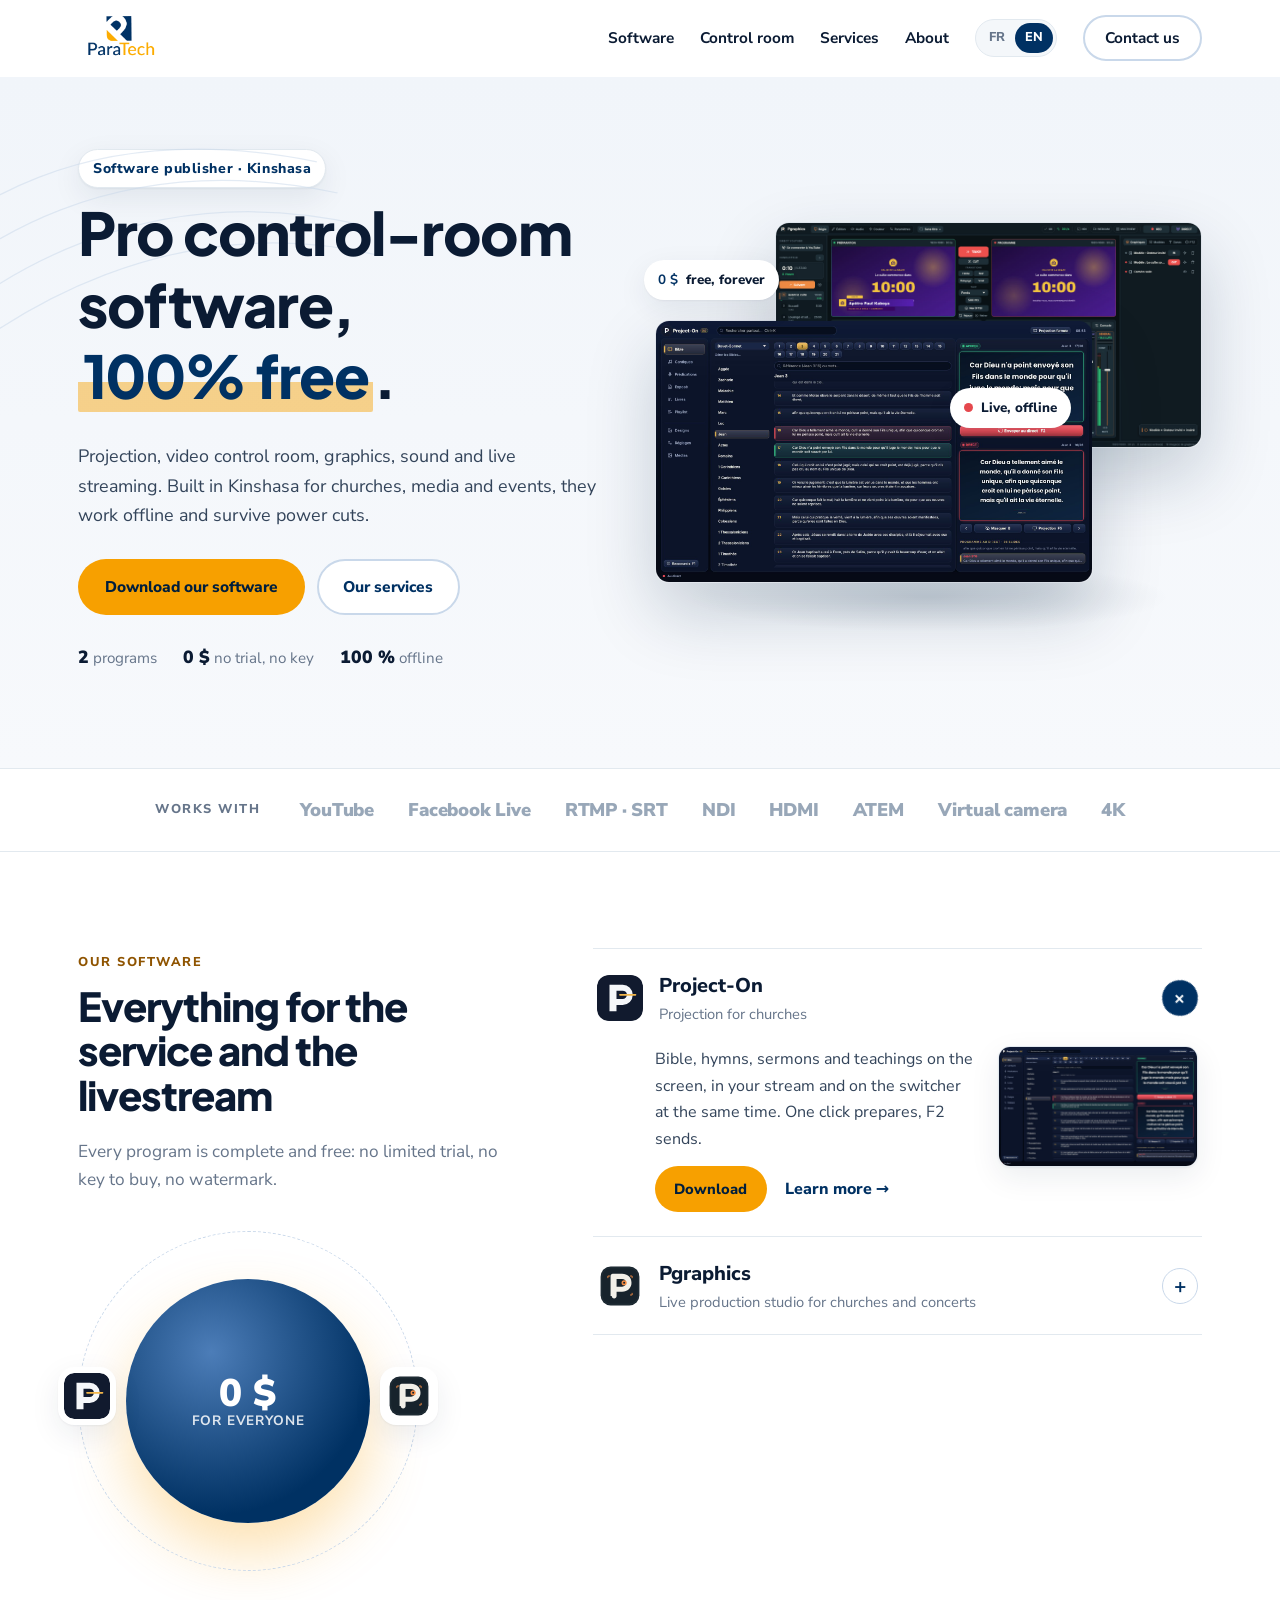
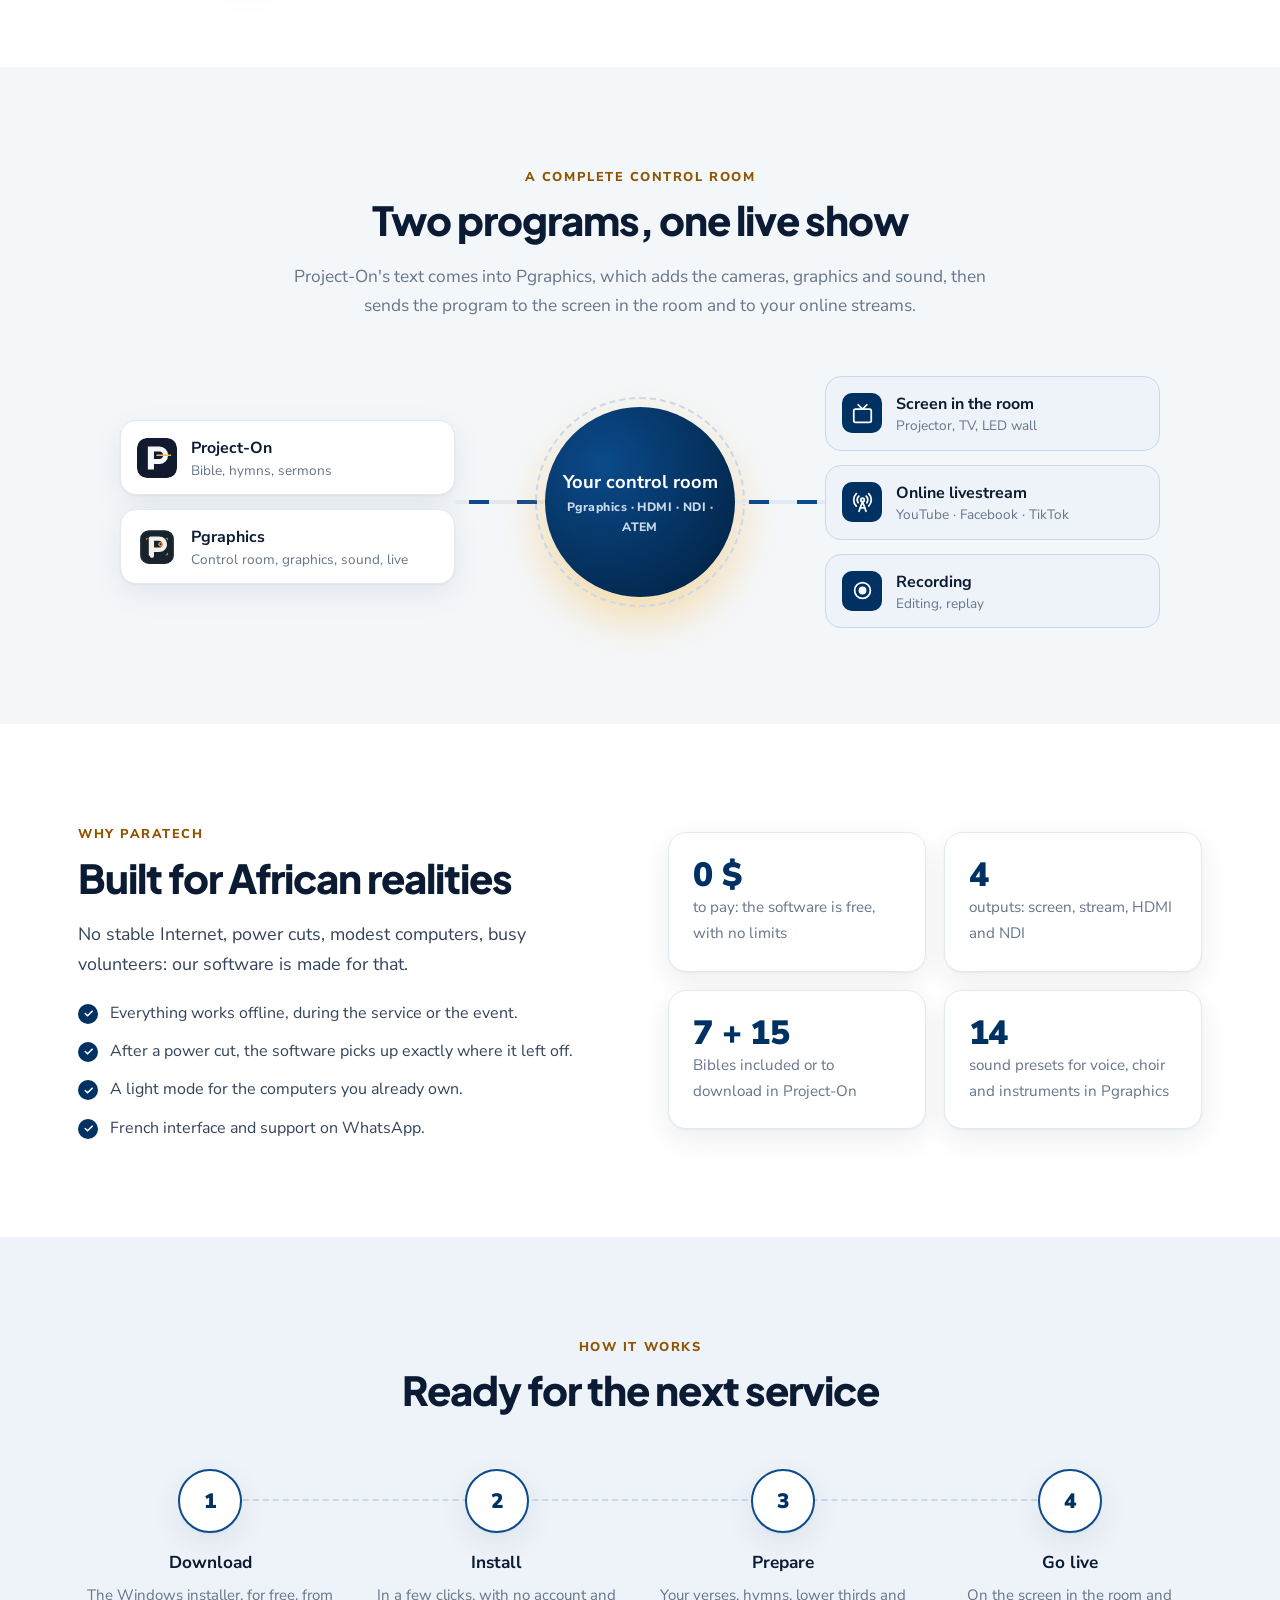
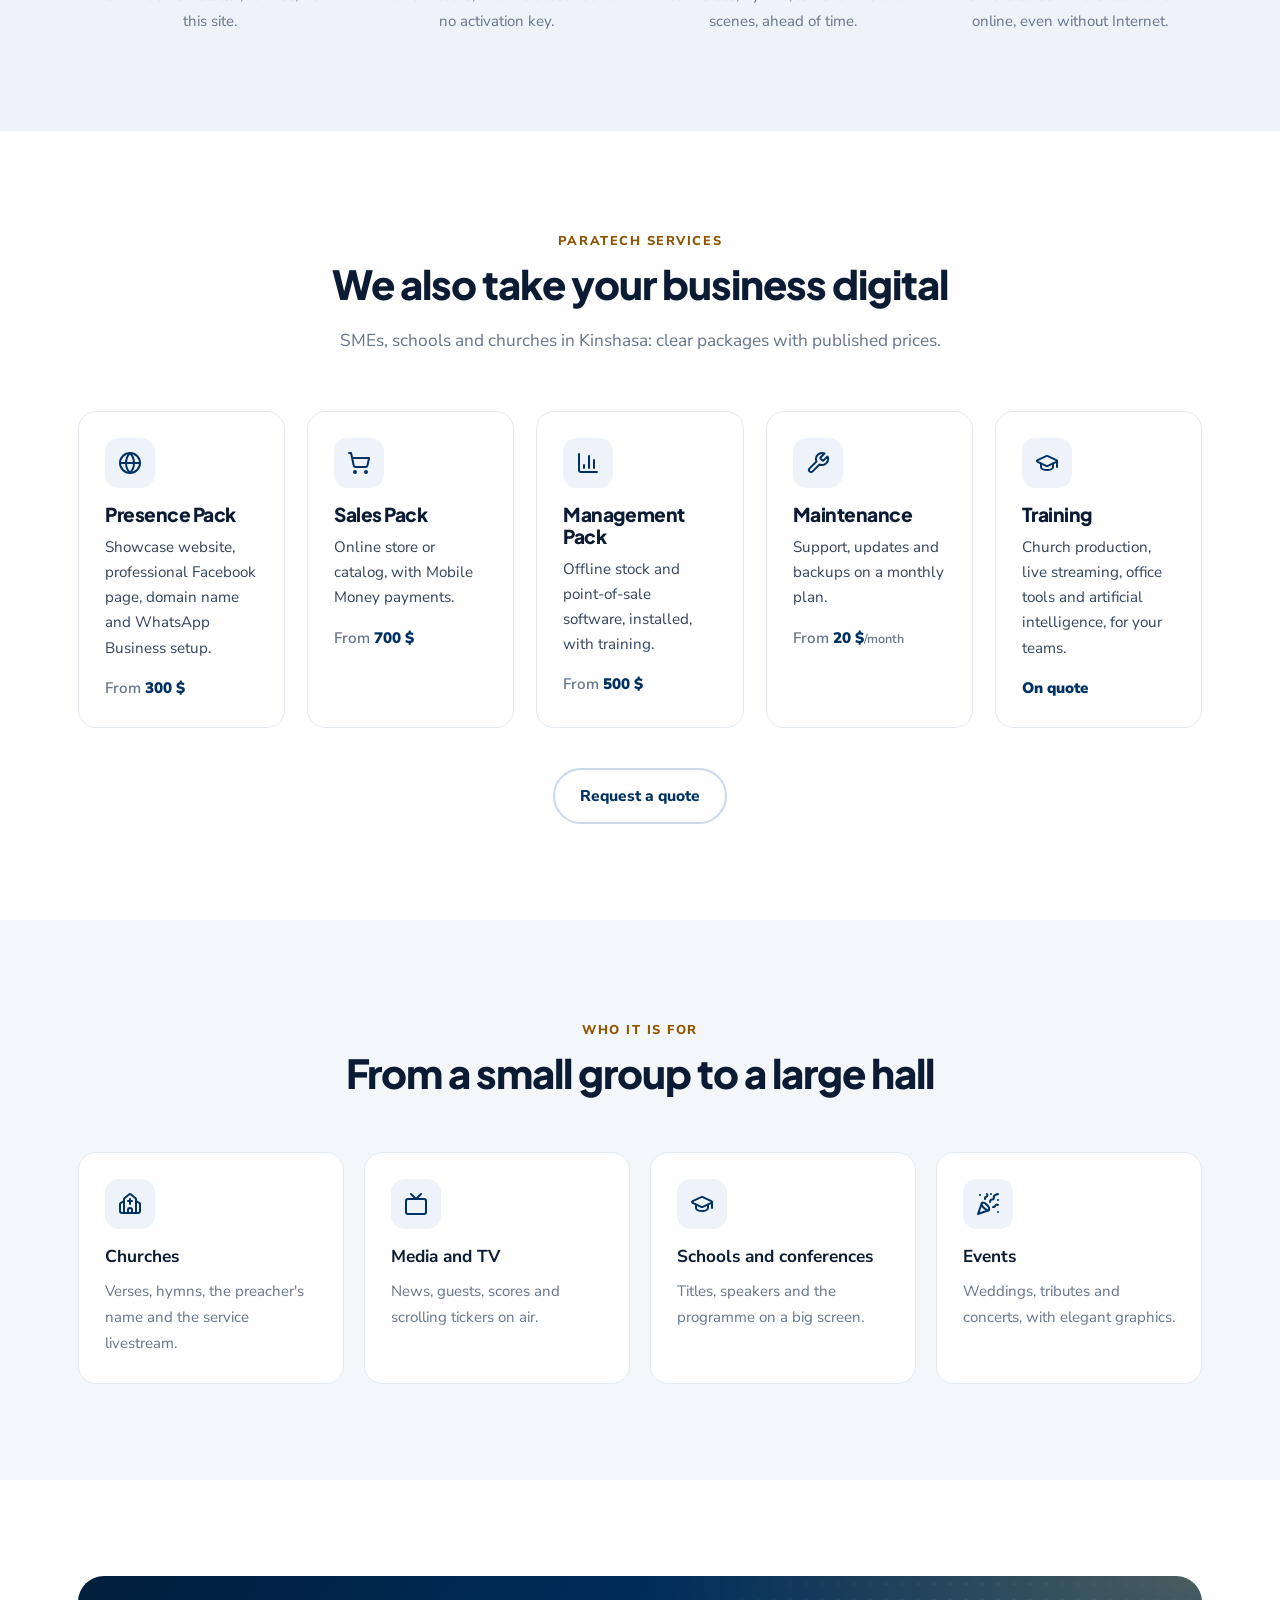
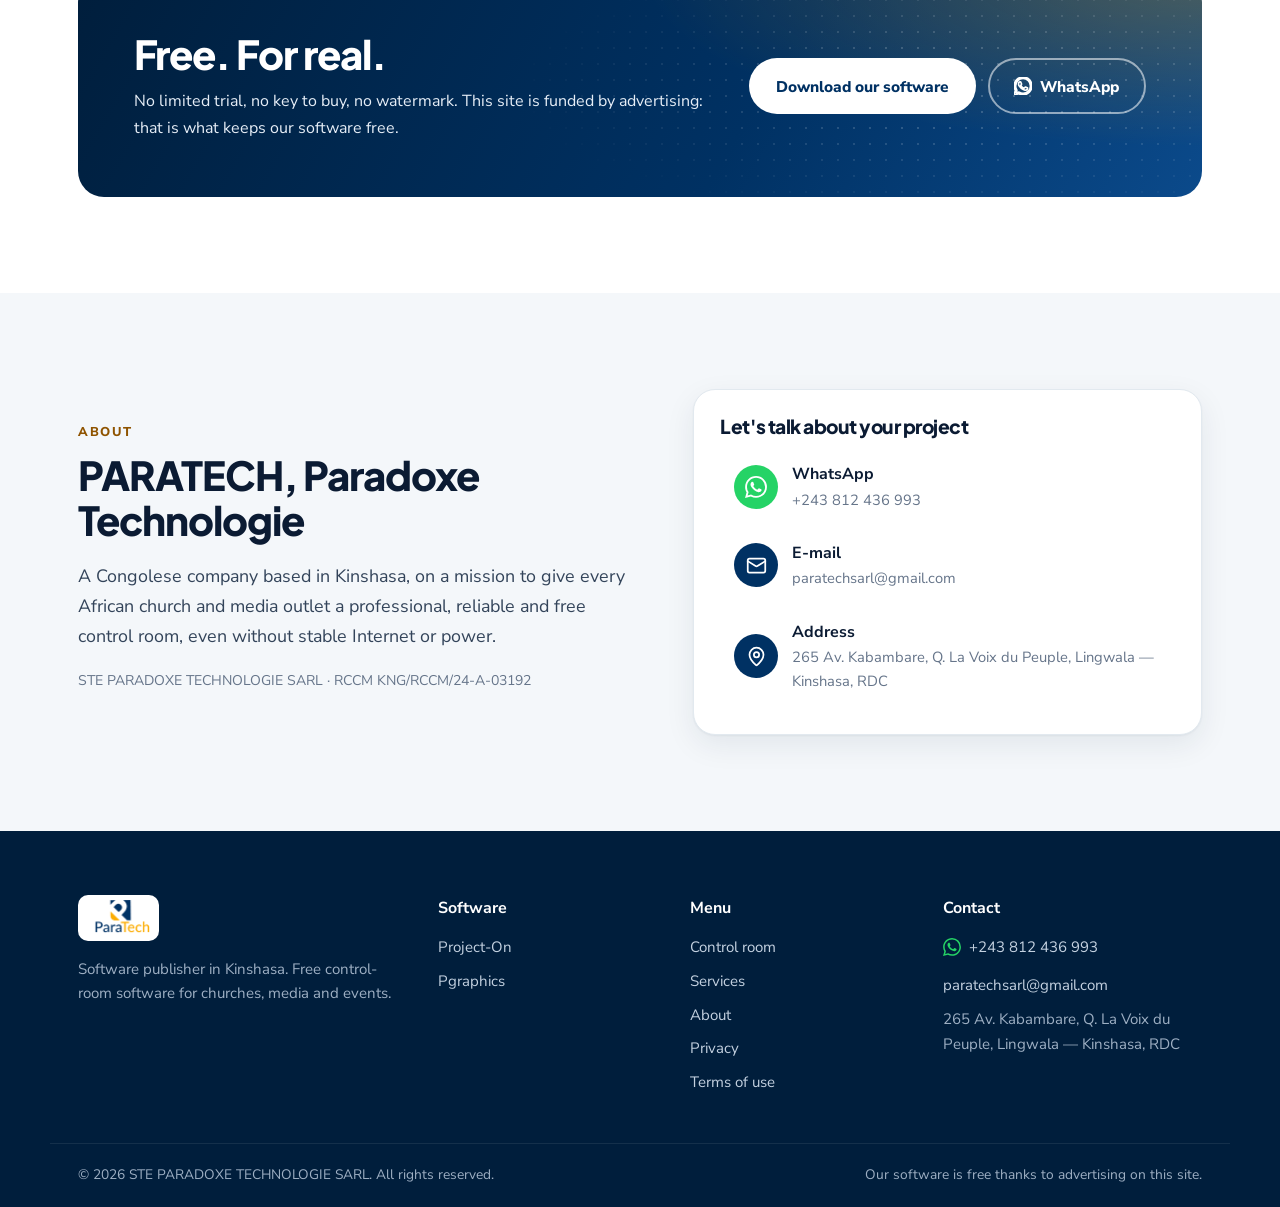
==== commit 4052642b: "Project-On 3.0.0 : téléchargement à jour (tout en Rust, nouveau design bleu nuit et or, un design po" ====
--- a/index.html
+++ b/index.html
@@ -7,7 +7,7 @@
   <meta name="description" content="PARATECH, éditeur de logiciels à Kinshasa : Project-On (projection) et Pgraphics (régie vidéo, graphiques, son et direct YouTube). 100 % gratuits.">
   <meta property="og:title" content="PARATECH — Logiciels de régie gratuits">
   <meta property="og:description" content="Projection, régie vidéo, graphiques, son et direct. Conçus à Kinshasa, gratuits.">
-  <meta property="og:image" content="assets/img/projecton/pc-bible.jpg">
+  <meta property="og:image" content="assets/img/projecton/pc3-bible.jpg">
   <link rel="icon" href="assets/img/paratech-logo.png">
   <link rel="preconnect" href="https://fonts.googleapis.com">
   <link rel="preconnect" href="https://fonts.gstatic.com" crossorigin>
@@ -55,7 +55,7 @@
       <div class="hero-visual" aria-hidden="true">
         <div class="stack">
           <img class="stack-back" src="assets/img/pgraphics/pg-regie-030.jpg" alt="" width="1920" height="1009">
-          <img class="stack-front" src="assets/img/projecton/pc-bible.jpg" alt="" width="1600" height="960">
+          <img class="stack-front" src="assets/img/projecton/pc3-bible.jpg" alt="" width="1600" height="960">
           <span class="chip chip-free"><b>0 $</b> <span data-i18n="hero.chip1">gratuit, pour toujours</span></span>
           <span class="chip chip-offline"><span class="dot live"></span> <span data-i18n="hero.chip2">En direct, hors ligne</span></span>
         </div>
@@ -98,7 +98,7 @@
                 <a class="link-arrow" href="project-on.html" data-i18n="common.discover">Découvrir</a>
               </div>
             </div>
-            <img src="assets/img/projecton/pc-bible.jpg" alt="Project-On : Bible, aperçu et direct" loading="lazy" width="1600" height="960">
+            <img src="assets/img/projecton/pc3-bible.jpg" alt="Project-On : Bible, aperçu et direct" loading="lazy" width="1600" height="960">
           </div>
         </details>
         <details>
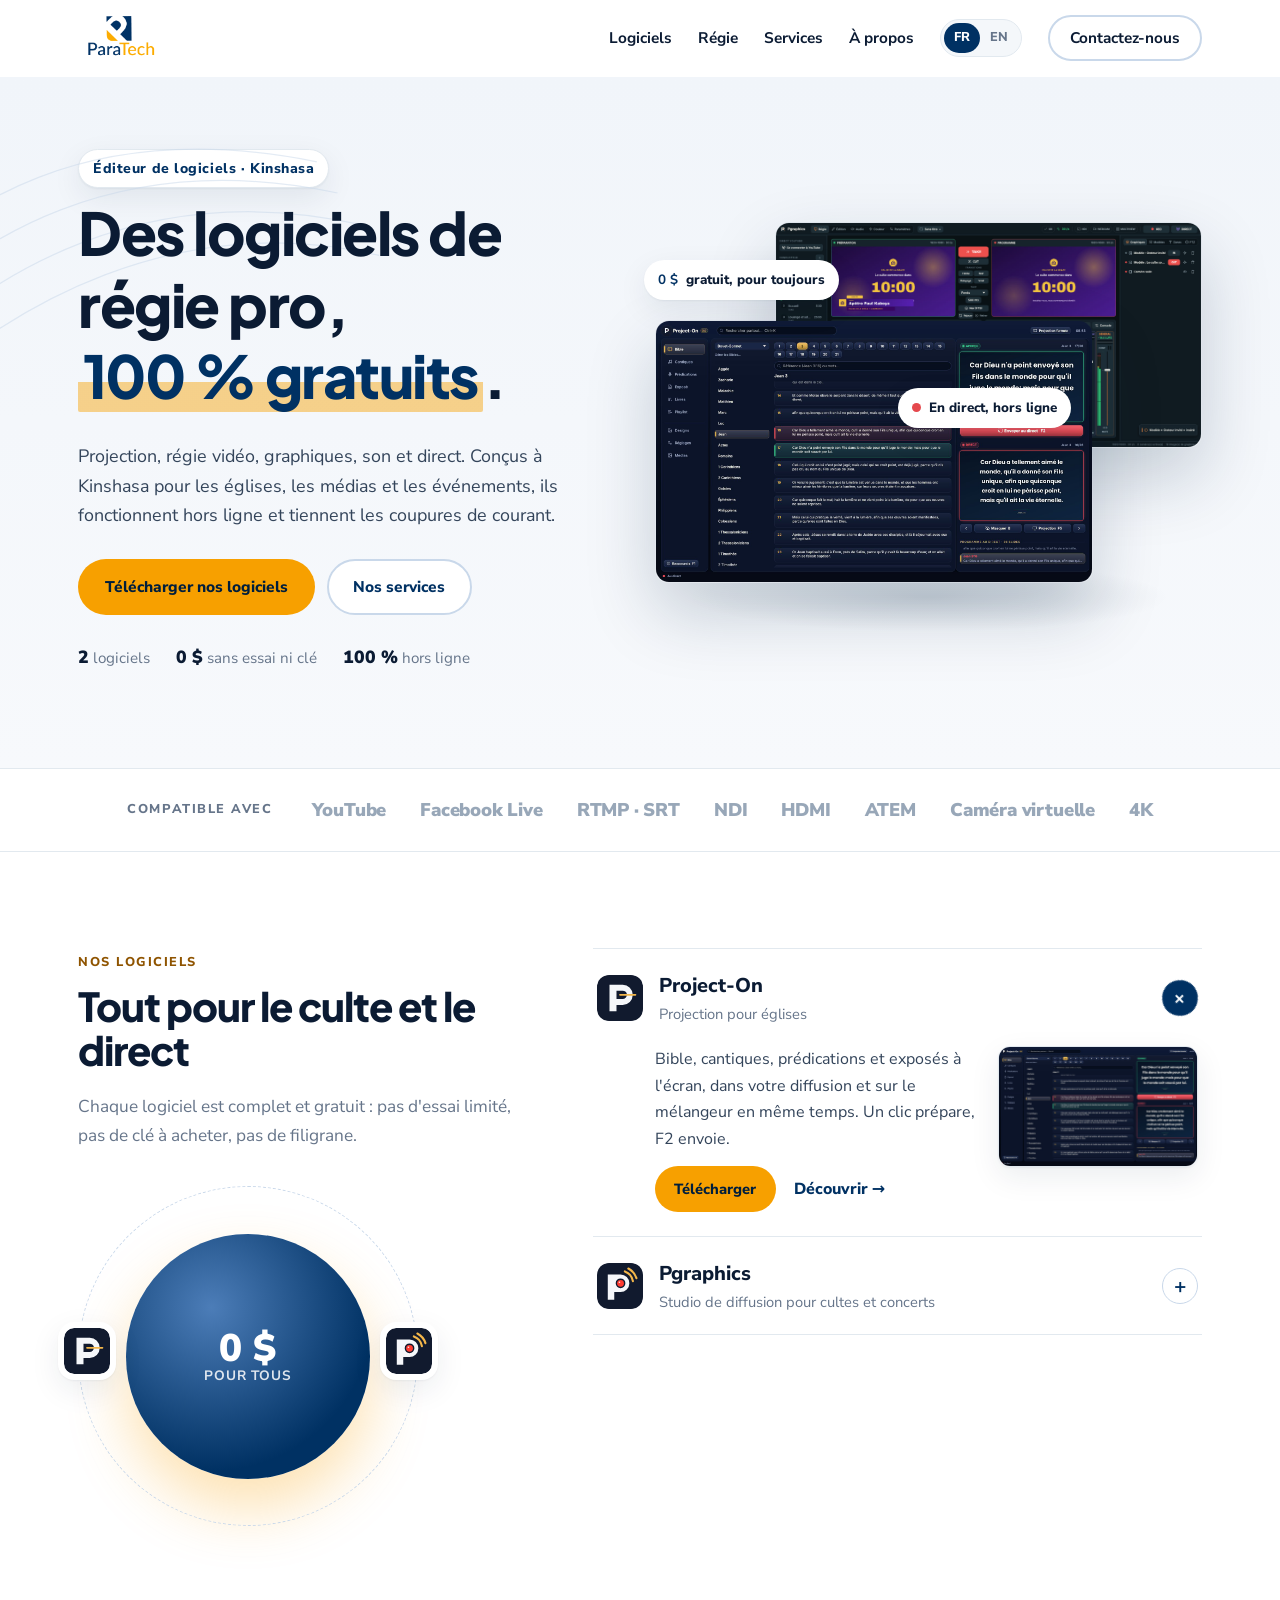
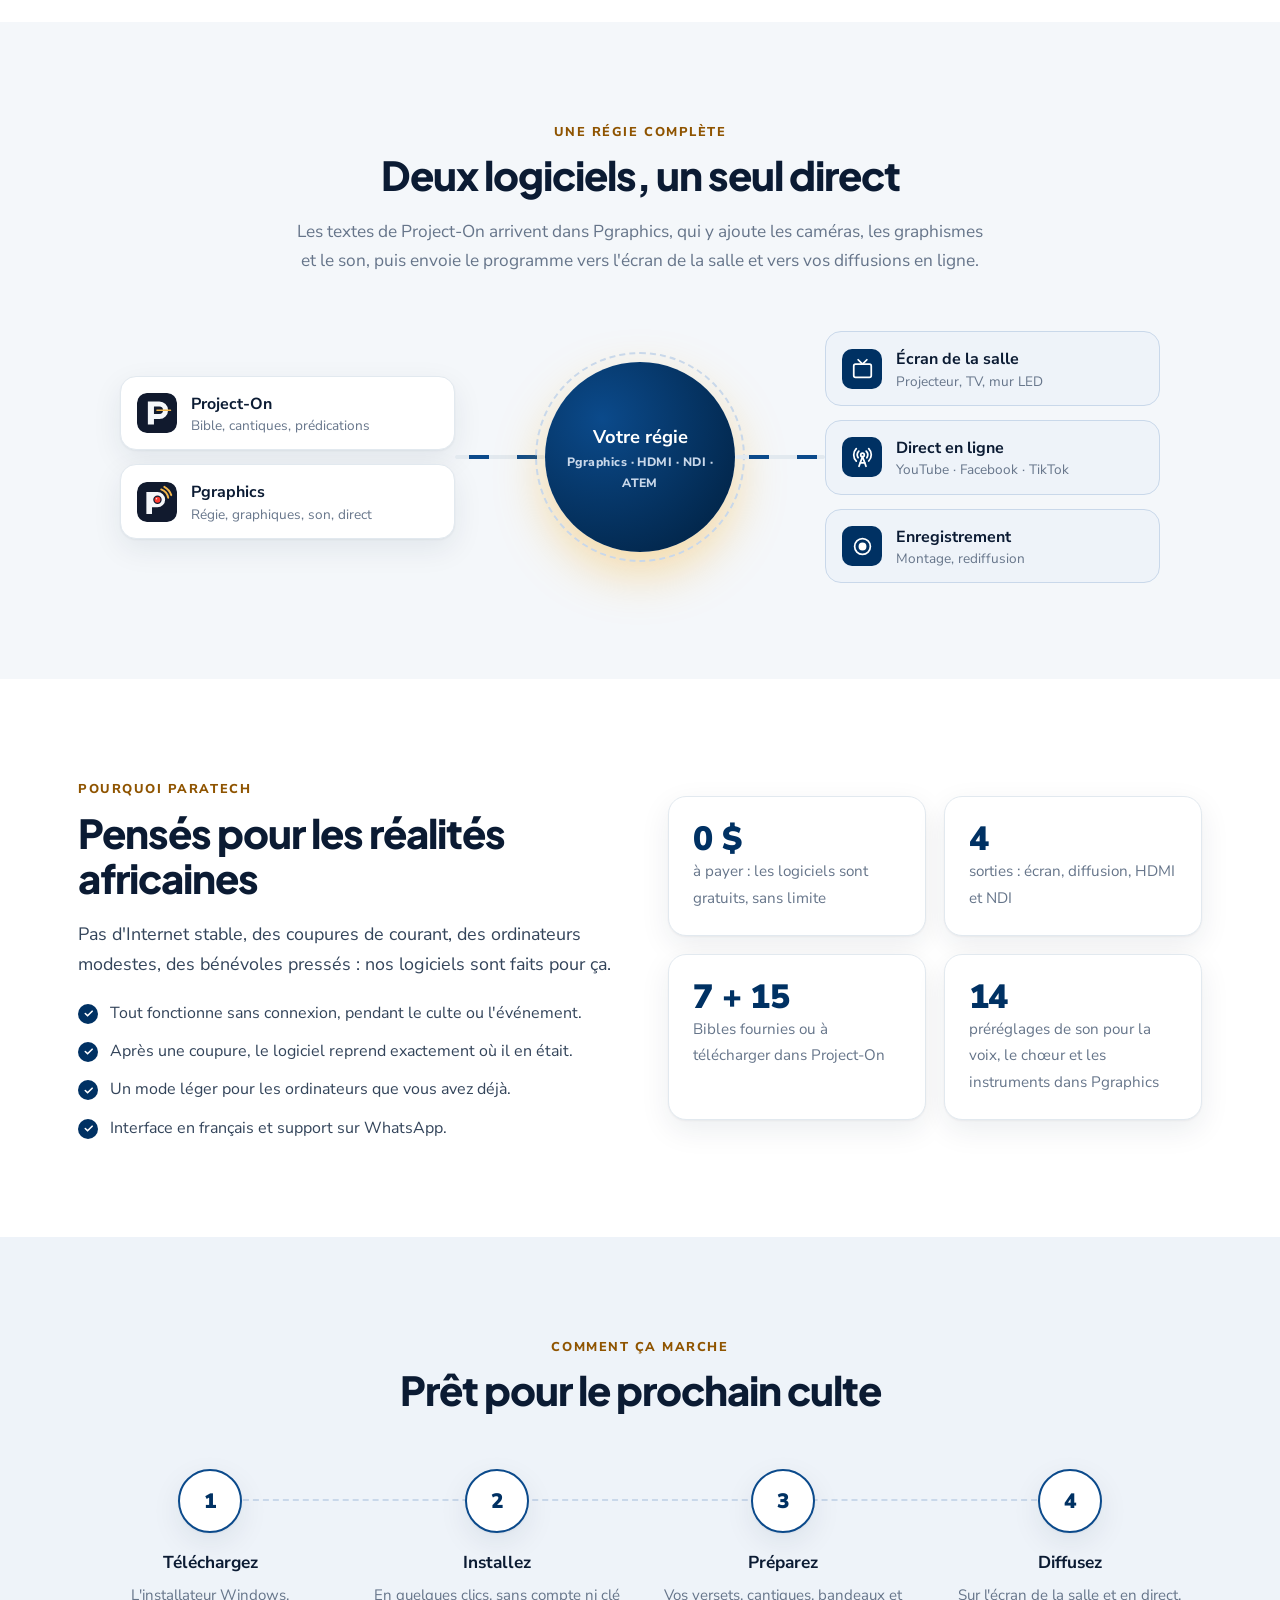
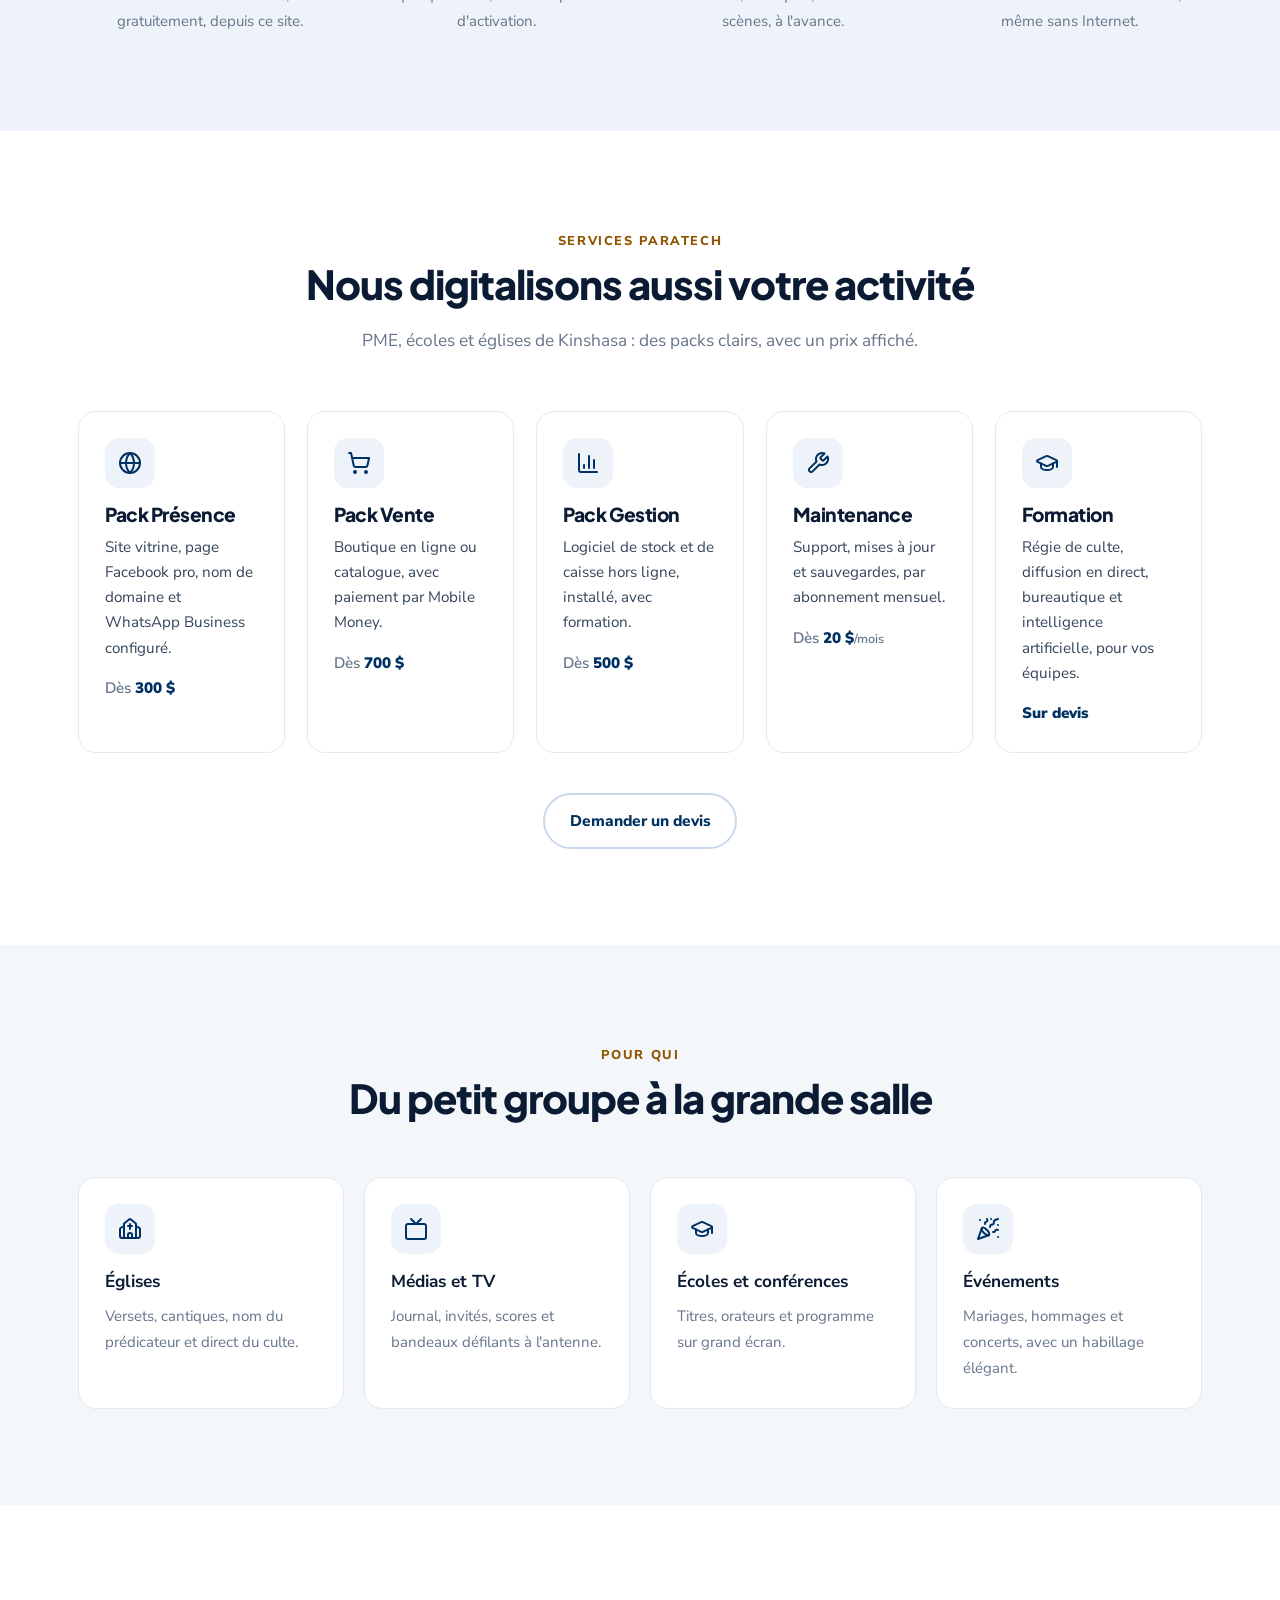
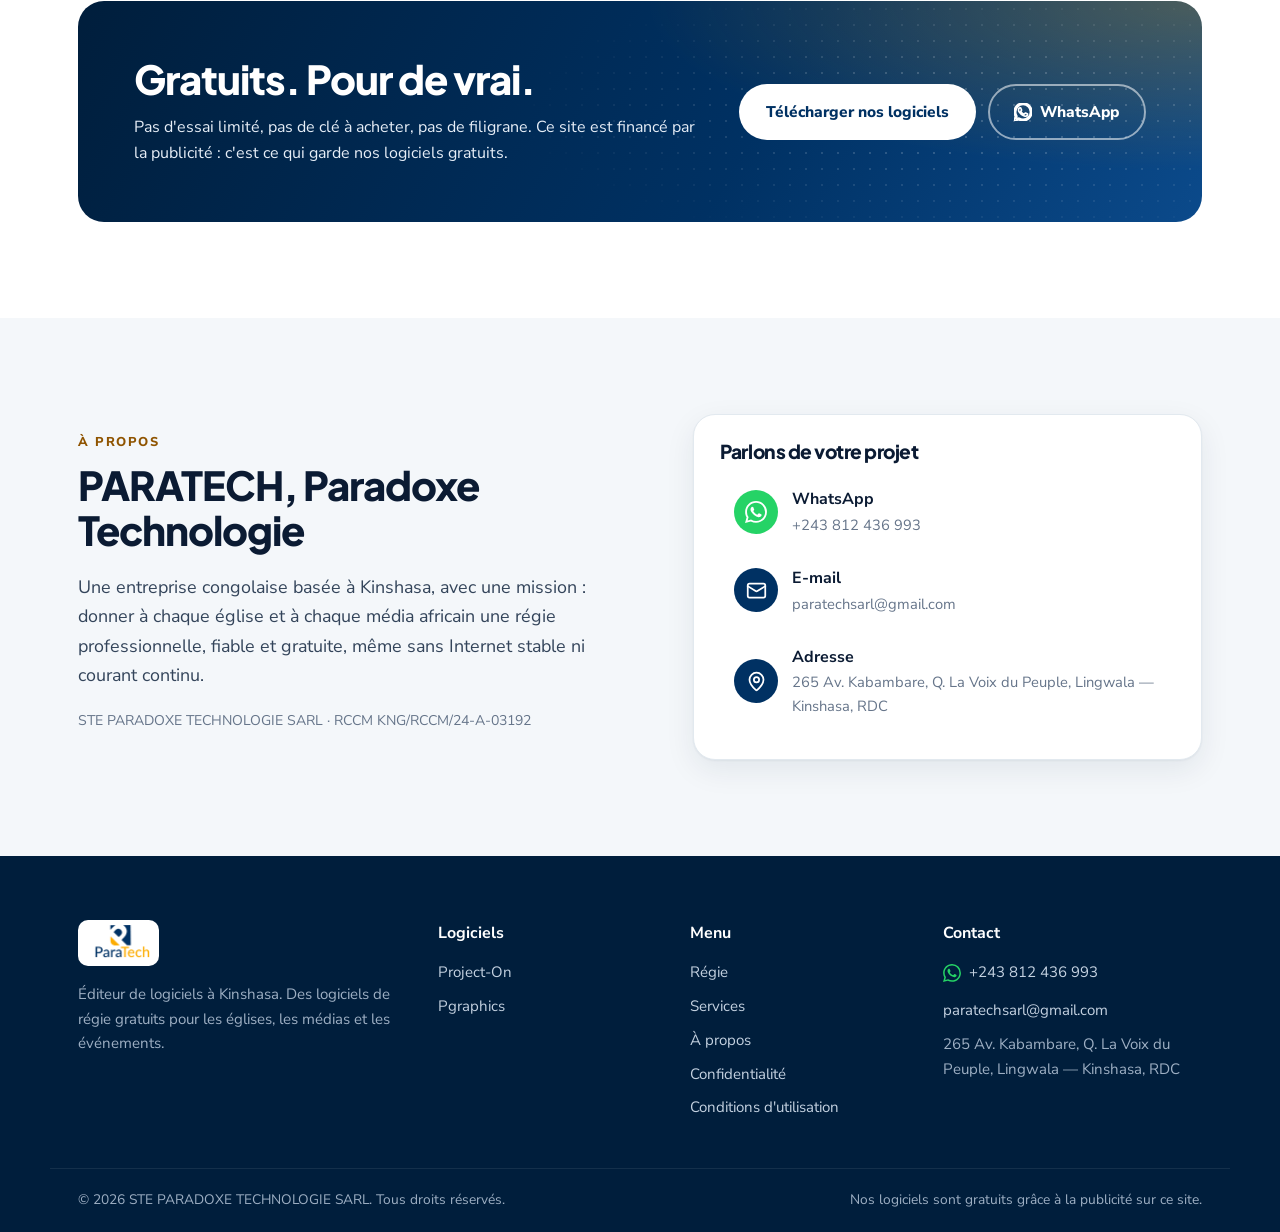
==== commit 840bf6df: "Domaine paratechsarl.com et référencement Google - CNAME : le site est servi sur https://paratechsar" ====
--- a/index.html
+++ b/index.html
@@ -1,14 +1,56 @@
 <!doctype html>
-<html lang="fr" data-title-en="PARATECH — Free control-room software for churches and media">
+<html lang="fr" data-title-en="PARATECH — Free church software: projection, video switching and live streaming" data-description-en="Free software for churches and media, made in Kinshasa: Project-On (Bible and hymn projection) and Pgraphics (video switching, broadcast graphics, sound and YouTube live). Windows, offline, no key.">
 <head>
   <meta charset="utf-8">
   <meta name="viewport" content="width=device-width, initial-scale=1">
-  <title>PARATECH — Logiciels de régie gratuits pour églises et médias</title>
-  <meta name="description" content="PARATECH, éditeur de logiciels à Kinshasa : Project-On (projection) et Pgraphics (régie vidéo, graphiques, son et direct YouTube). 100 % gratuits.">
-  <meta property="og:title" content="PARATECH — Logiciels de régie gratuits">
-  <meta property="og:description" content="Projection, régie vidéo, graphiques, son et direct. Conçus à Kinshasa, gratuits.">
-  <meta property="og:image" content="assets/img/projecton/pc3-bible.jpg">
-  <link rel="icon" href="assets/img/paratech-logo.png">
+  <title>Logiciels gratuits pour église : projection et régie vidéo | PARATECH</title>
+  <meta name="description" content="Logiciels gratuits pour églises et médias, conçus à Kinshasa : Project-On (projection Bible et cantiques) et Pgraphics (régie vidéo, son, direct YouTube).">
+  <link rel="canonical" href="https://paratechsarl.com/">
+  <meta property="og:type" content="website">
+  <meta property="og:site_name" content="PARATECH">
+  <meta property="og:locale" content="fr_FR">
+  <meta property="og:url" content="https://paratechsarl.com/">
+  <meta property="og:title" content="Logiciels gratuits pour église : projection, régie vidéo et direct">
+  <meta property="og:description" content="Project-On et Pgraphics : projection, régie vidéo, graphiques, son et direct YouTube. Conçus à Kinshasa, gratuits, hors ligne.">
+  <meta property="og:image" content="https://paratechsarl.com/assets/img/projecton/pc3-bible.jpg">
+  <meta name="twitter:card" content="summary_large_image">
+  <link rel="icon" type="image/png" sizes="48x48" href="assets/img/favicon-48.png">
+  <link rel="icon" type="image/png" sizes="192x192" href="assets/img/favicon-192.png">
+  <link rel="apple-touch-icon" href="assets/img/apple-touch-icon.png">
+  <script type="application/ld+json">
+  {
+    "@context": "https://schema.org",
+    "@graph": [
+      {
+        "@type": "Organization",
+        "@id": "https://paratechsarl.com/#organisation",
+        "name": "PARATECH",
+        "alternateName": ["Paradoxe Technologie", "ParaTech SARL"],
+        "legalName": "STE PARADOXE TECHNOLOGIE SARL",
+        "url": "https://paratechsarl.com/",
+        "logo": "https://paratechsarl.com/assets/img/paratech-logo.png",
+        "email": "paratechsarl@gmail.com",
+        "telephone": "+243812436993",
+        "address": {
+          "@type": "PostalAddress",
+          "streetAddress": "265 Av. Kabambare, Q. La Voix du Peuple, Lingwala",
+          "addressLocality": "Kinshasa",
+          "addressCountry": "CD"
+        },
+        "areaServed": "Africa",
+        "knowsAbout": ["logiciel de projection pour église", "régie vidéo", "diffusion en direct", "habillage graphique", "console de son"]
+      },
+      {
+        "@type": "WebSite",
+        "@id": "https://paratechsarl.com/#site",
+        "url": "https://paratechsarl.com/",
+        "name": "PARATECH",
+        "inLanguage": "fr",
+        "publisher": { "@id": "https://paratechsarl.com/#organisation" }
+      }
+    ]
+  }
+  </script>
   <link rel="preconnect" href="https://fonts.googleapis.com">
   <link rel="preconnect" href="https://fonts.gstatic.com" crossorigin>
   <link href="https://fonts.googleapis.com/css2?family=Nunito+Sans:opsz,wght@6..12,400;6..12,600;6..12,700;6..12,800;6..12,900&family=Plus+Jakarta+Sans:wght@700;800&display=swap" rel="stylesheet">
@@ -309,6 +351,6 @@
 
 <script src="assets/js/config.js?v=20261028"></script>
 <script src="assets/js/i18n.js?v=20261028"></script>
-<script src="assets/js/main.js?v=20261028"></script>
+<script src="assets/js/main.js?v=20261116"></script>
 </body>
 </html>
